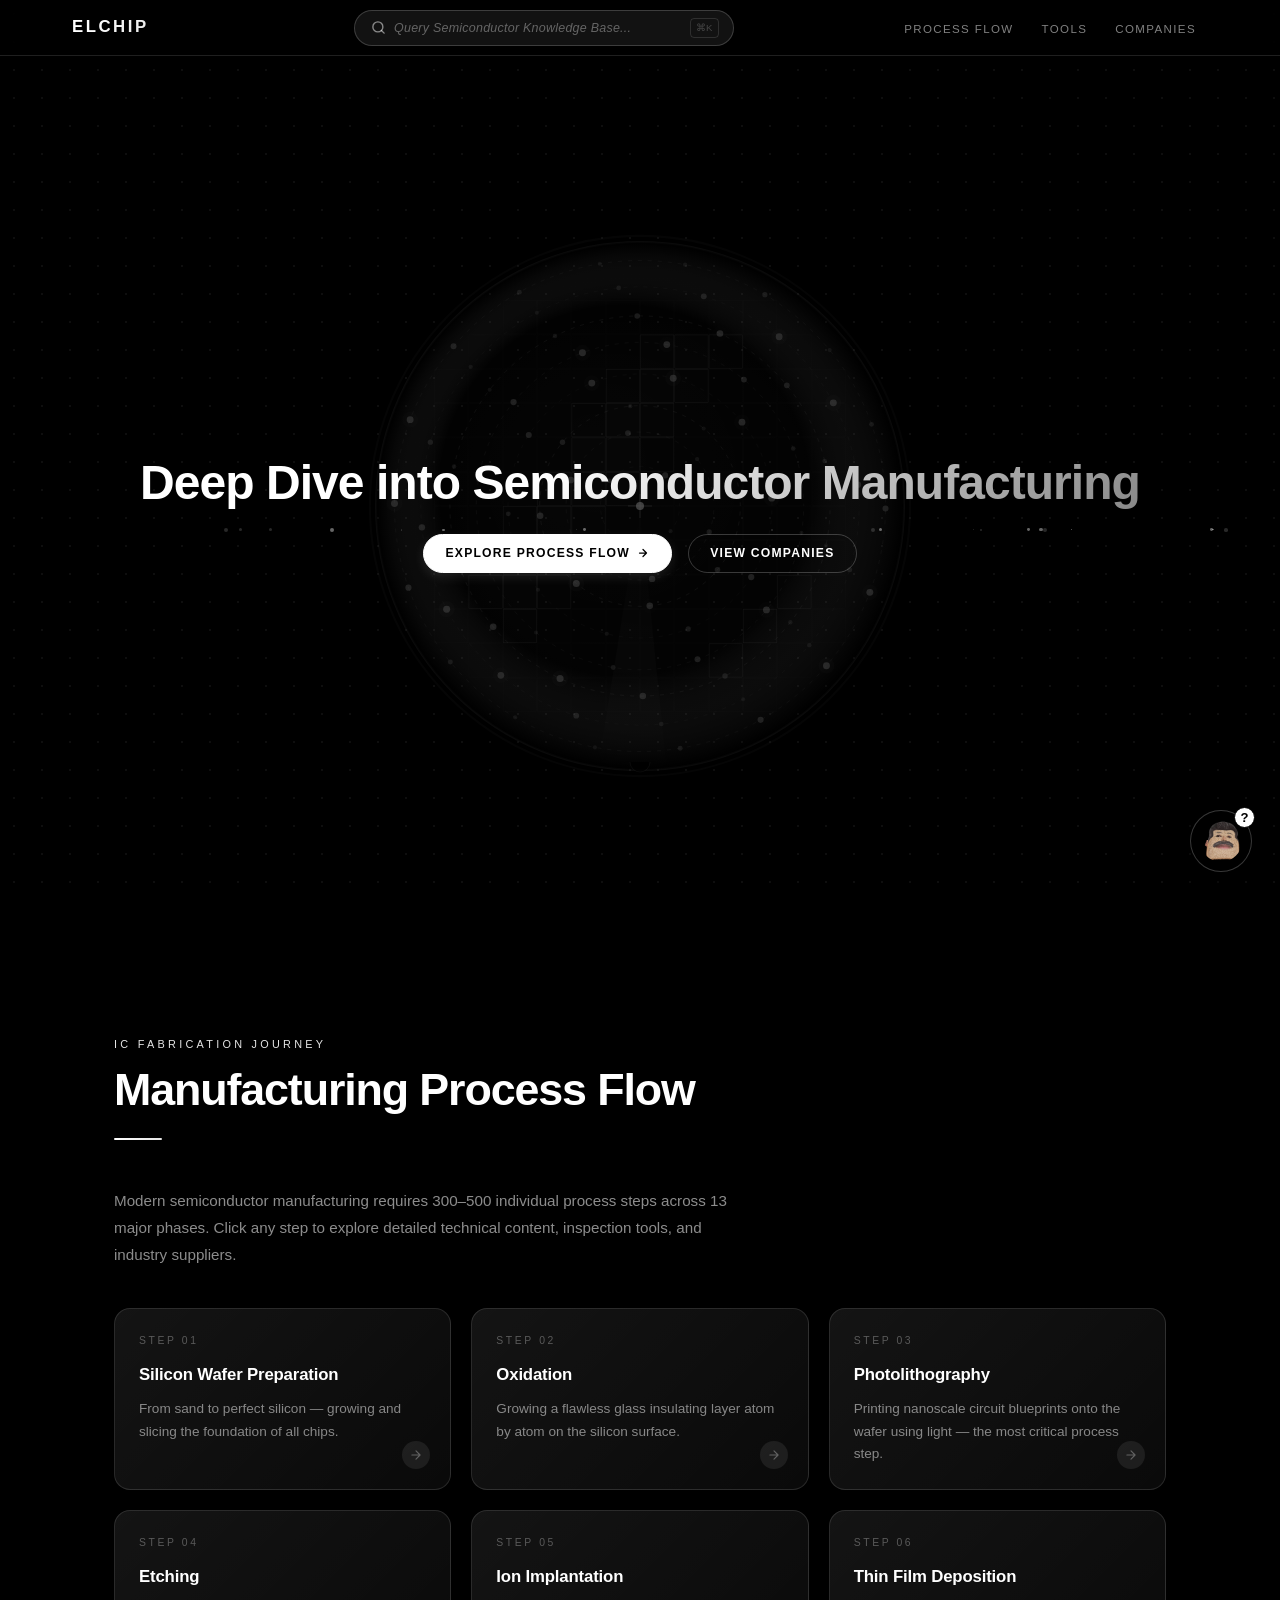
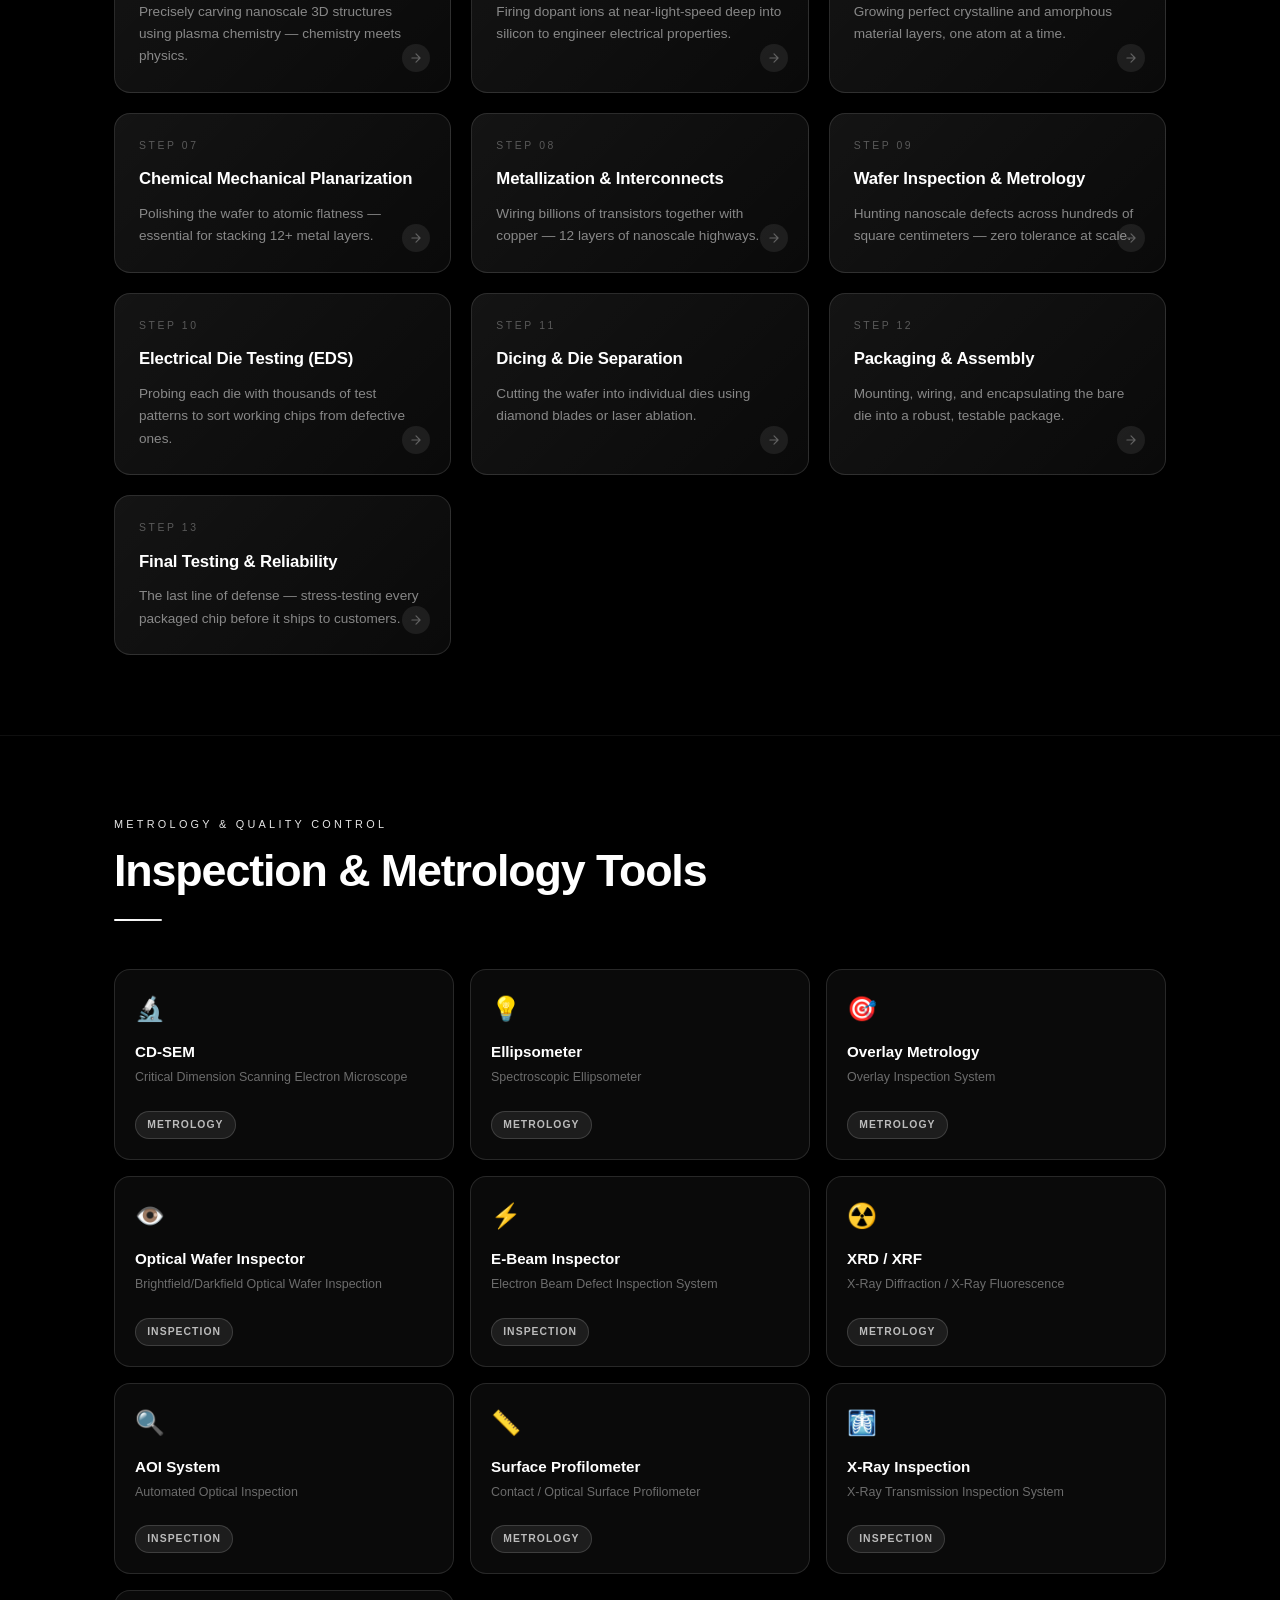
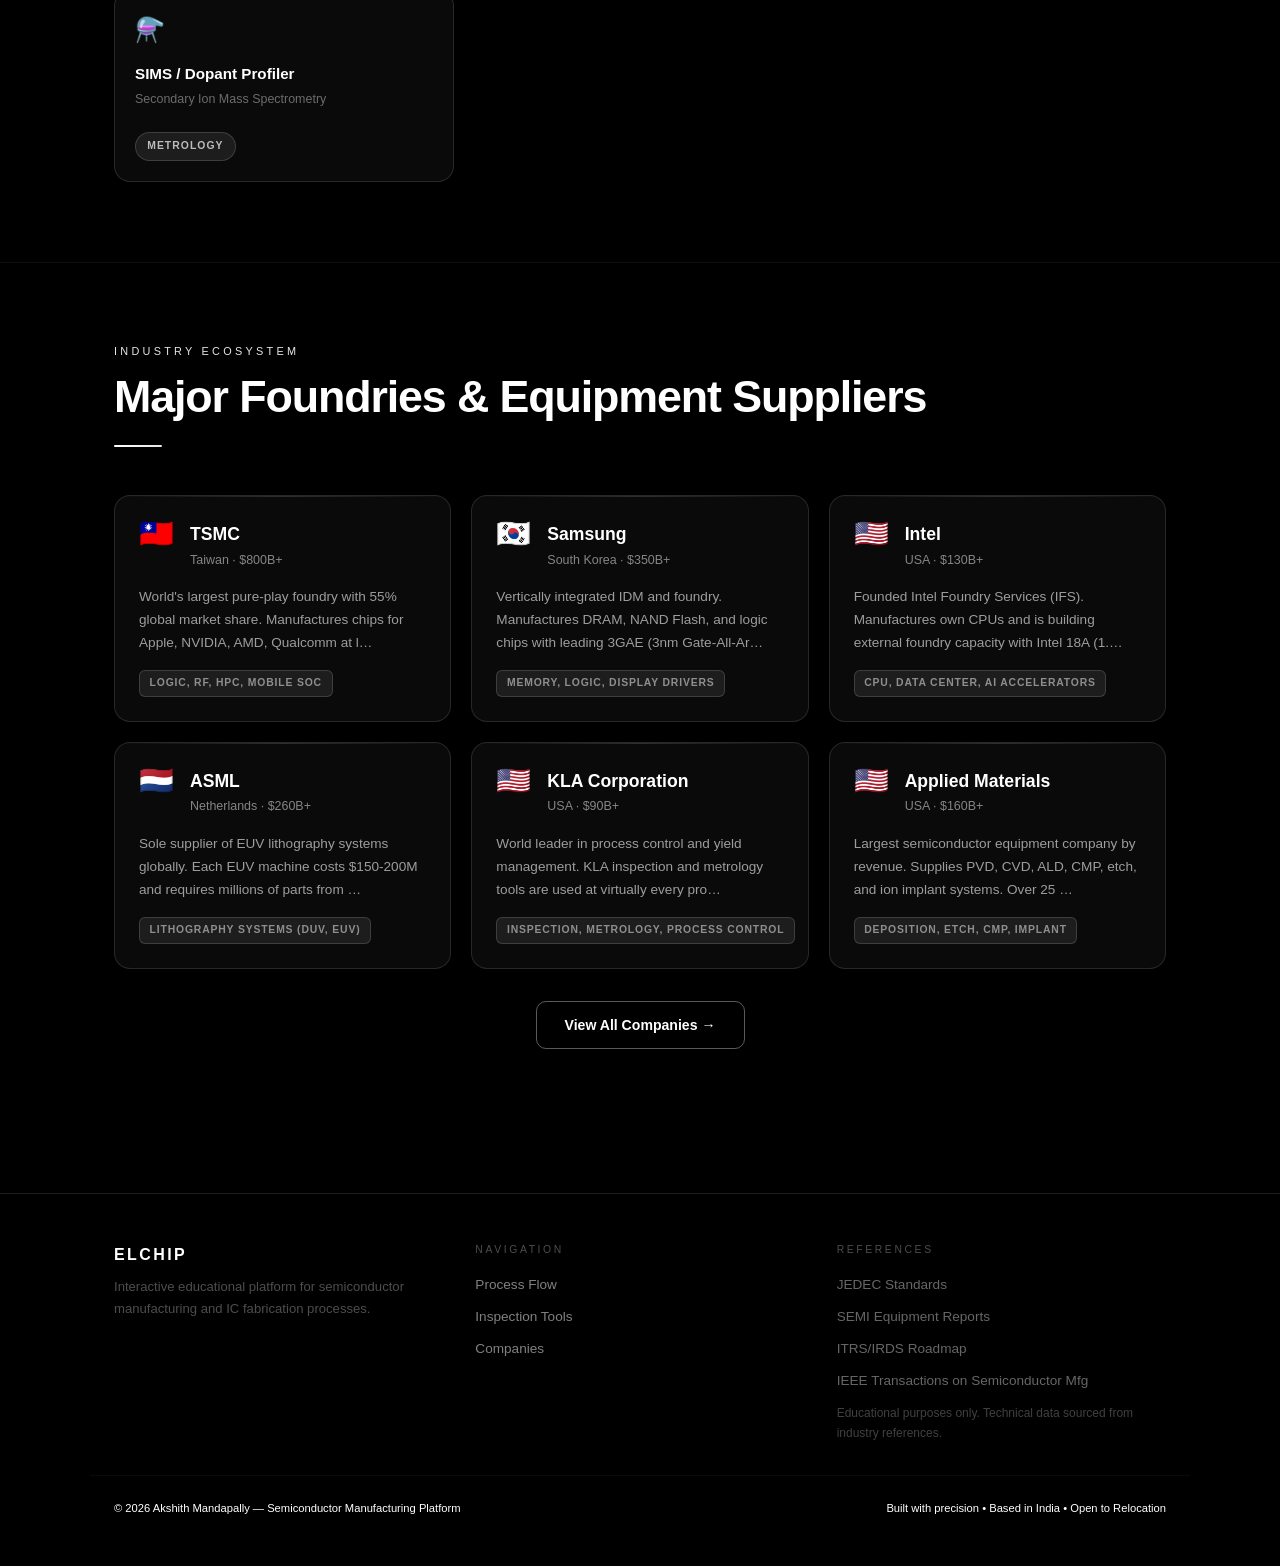
==== index.html @ 530d4746 "Fix websearch/video search, add funny cleanroom greetings, bot name uncensored responses, and irrele" ====
<!DOCTYPE html>
<html lang="en">

<head>
  <meta charset="UTF-8">
  <meta name="viewport" content="width=device-width, initial-scale=1.0">
  <title>ELCHIP — Semiconductor Manufacturing & Inspection System</title>
  <meta name="description" content="Interactive educational platform for semiconductor IC fabrication processes — from silicon wafer preparation to final package testing. Explore 13 manufacturing steps, inspection tools, and industry companies.">
  <meta name="keywords" content="semiconductor manufacturing, photolithography, etching, ion implantation, CMP, wafer inspection, ASML, KLA, TSMC, IC fabrication">
  <meta name="author" content="Akshith Mandapally">

  <!-- Open Graph -->
  <meta property="og:title" content="ELCHIP — Semiconductor Manufacturing & Inspection System">
  <meta property="og:description" content="Interactive educational platform for IC fabrication processes.">
  <meta property="og:type" content="website">

  <!-- Favicon -->
  <link rel="icon" type="image/png" href="tnc-removebg-preview.png?v=3">

  <!-- Content Security Policy
       - script-src: self + unpkg.com (AOS)
       - connect-src: Wikipedia API, DuckDuckGo API, and Invidious API
       - frame-src: YouTube for embedded video players
       - img-src: Wikipedia and YouTube thumbnails
       - style-src: unsafe-inline required for AOS CDN styles -->
  <meta http-equiv="Content-Security-Policy"
    content="default-src 'self';
             script-src 'self' https://unpkg.com;
             style-src 'self' 'unsafe-inline';
             font-src 'self';
             img-src 'self' data: https://upload.wikimedia.org https://en.wikipedia.org https://img.youtube.com https://books.google.com https://*.google.com https://*.ggpht.com;
             connect-src 'self' https://en.wikipedia.org https://api.duckduckgo.com https://yewtu.be https://invidious.lunar.icu https://vid.puffyan.us https://invidious.flokinet.to https://www.googleapis.com https://export.arxiv.org https://yt.chocolatemoo53.com https://inv.thepixora.com;
             frame-src https://www.youtube.com https://www.youtube-nocookie.com;
             object-src 'none';
             frame-ancestors 'none';">

  <!-- Clickjacking protection -->
  <meta http-equiv="X-Frame-Options" content="DENY">
  <!-- Prevent MIME sniffing -->
  <meta http-equiv="X-Content-Type-Options" content="nosniff">

  <!-- Tahoma is a system font — no external font CDN required -->

  <!-- AOS — Animate on Scroll (CDN with SRI hash)
       TODO(security): Verify SRI hash matches current version before production deployment.
       NOTE: Update AOS version here if upgrading the library. -->
  <!-- TODO(security): Add verified SRI hash before production deployment.
       Generate with: openssl dgst -sha384 -binary aos.css | openssl base64 -A -->
  <link rel="stylesheet"
    href="https://unpkg.com/aos@2.3.1/dist/aos.css"
    crossorigin="anonymous">

  <!-- Global styles -->
  <link rel="stylesheet" href="style.css">
</head>

<body>

  <!-- ─── LOADING SCREEN ──────────────────────────────────────────────── -->
  <div class="loading-screen" id="loading-screen" aria-live="polite" aria-label="Loading platform">
    <div class="loading-logo">ELCHIP</div>
    <div class="loading-bar-wrap">
      <div class="loading-bar"></div>
    </div>
    <div class="loading-text">Initializing Semiconductor Platform</div>
  </div>

  <!-- ─── NAV SHELL ───────────────────────────────────────────────────── -->
  <!-- Nav is built dynamically by app.js using secure DOM construction -->
  <div class="nav-shell" id="nav-shell" role="banner"></div>

  <!-- ─── APP CONTAINER ───────────────────────────────────────────────── -->
  <!-- All page content is rendered here by the hash router in app.js -->
  <div id="app" role="main" aria-live="polite"></div>

  <!-- ─── SCRIPTS (deferred, loaded in dependency order) ──────────────── -->
  <!-- 
    Load order:
    1. Data layer (semiconductor.js) — pure static data, no user input
    2. Component utilities (wafer-canvas.js, glossary) 
    3. Page renderers (home, process, tool, companies)
    4. Main app router (app.js) — initializes last after all modules loaded
    
    Security: All scripts are same-origin (self). 
    AOS CDN allowed in CSP above with SRI integrity check.
    No dynamic script loading or eval() used anywhere.
  -->

  <!-- Static educational data from PDF -->
  <script src="data/semiconductor.js"></script>

  <!-- Component utilities -->
  <script src="components/wafer-canvas.js"></script>

  <!-- Page renderers -->
  <script src="pages/home.js"></script>
  <script src="pages/process.js"></script>
  <script src="pages/tool.js"></script>
  <script src="pages/companies.js"></script>

  <!-- Router — must load last -->
  <script src="app.js"></script>

  <!-- AOS (Animate on Scroll) — CDN with integrity check
       TODO(security): Update SRI hash when upgrading AOS version. -->
  <!-- TODO(security): Add verified SRI hash before production deployment.
       Generate with: openssl dgst -sha384 -binary aos.js | openssl base64 -A -->
  <script
    src="https://unpkg.com/aos@2.3.1/dist/aos.js"
    crossorigin="anonymous"
    defer></script>

  <script>
    // Initialize AOS after DOM is ready
    // Security: No user data passed to AOS configuration
    document.addEventListener('DOMContentLoaded', function() {
      if (typeof AOS !== 'undefined') {
        AOS.init({
          duration: 650,
          once: true,
          offset: 60,
          easing: 'ease-out-cubic',
        });
      }
    });
  </script>

</body>

</html>
---- style.css ----
/* ═══════════════════════════════════════════════════════════════════════════
   style.css — Semiconductor Manufacturing Educational Platform
   Global design system: Black & White futuristic minimal aesthetic
   TODO(security): CSP meta tag in index.html restricts script-src to self + CDN SRI
   ═══════════════════════════════════════════════════════════════════════════ */

/* Fonts: Tahoma — system font, no external import required.
   Falls back to Verdana then generic sans-serif on systems that don't have Tahoma. */

/* ─── RESET & ROOT ─────────────────────────────────────────────────────── */
*, *::before, *::after { box-sizing: border-box; margin: 0; padding: 0; }

:root {
  --bg: #000000;
  --bg-1: #050505;
  --bg-2: #0a0a0a;
  --bg-3: #111111;
  --white: #ffffff;
  --w90: rgba(255,255,255,0.9);
  --w70: rgba(255,255,255,0.7);
  --w50: rgba(255,255,255,0.5);
  --w30: rgba(255,255,255,0.3);
  --w15: rgba(255,255,255,0.15);
  --w08: rgba(255,255,255,0.08);
  --w04: rgba(255,255,255,0.04);
  --glass: rgba(255,255,255,0.06);
  --glass-border: rgba(255,255,255,0.12);
  --glass-hover: rgba(255,255,255,0.10);
  --accent: #ffffff;
  --accent-glow: rgba(255,255,255,0.12);
  --cyan: #e5e5e5;
  --cyan-glow: rgba(255,255,255,0.08);
  --font: 'Tahoma', 'Verdana', sans-serif;
  --mono: 'Tahoma', 'Verdana', sans-serif;
  --radius: 16px;
  --radius-sm: 10px;
  --radius-lg: 24px;
  --shadow: 0 4px 32px rgba(0,0,0,0.5);
  --shadow-lg: 0 12px 60px rgba(0,0,0,0.7);
  --transition: all 0.3s cubic-bezier(0.4,0,0.2,1);
}

html { scroll-behavior: smooth; font-size: 16px; }

body {
  font-family: var(--font);
  background: var(--bg);
  color: var(--white);
  overflow-x: hidden;
  line-height: 1.6;
  -webkit-font-smoothing: antialiased;
}

/* Tahoma Bold for all headings */
h1, h2, h3, h4, h5, h6 {
  font-family: 'Tahoma', 'Verdana', sans-serif;
  font-weight: 700;
}

/* Tahoma Normal for all interactive/form elements */
button, input, select, textarea {
  font-family: 'Tahoma', 'Verdana', sans-serif;
}

/* ─── SCROLLBAR ─────────────────────────────────────────────────────────── */
::-webkit-scrollbar { width: 5px; }
::-webkit-scrollbar-track { background: var(--bg); }
::-webkit-scrollbar-thumb { background: rgba(255, 255, 255, 0.28); border-radius: 3px; }

/* ─── BACKGROUND — pure black with subtle dot grid ─────────────────────── */
body::before {
  content: '';
  position: fixed; inset: 0; z-index: -1;
  background-color: #000;
  background-image: radial-gradient(rgba(255,255,255,0.055) 1px, transparent 1px);
  background-size: 28px 28px;
}
/* body::after intentionally removed — background.png overlay disabled */

/* ─── NAV ───────────────────────────────────────────────────────────────── */
.nav-shell {
  position: sticky; top: 0; z-index: 200;
  width: 100%;
}

nav {
  max-width: 1200px;
  margin: 0 auto;
  padding: 0.9rem 2rem;
  display: flex;
  align-items: center;
  gap: 2rem;
  position: relative;
}

.nav-backdrop {
  position: absolute; inset: 0; z-index: -1;
  background: rgba(0,0,0,0.85);
  border-bottom: 1px solid var(--glass-border);
  backdrop-filter: blur(24px);
  -webkit-backdrop-filter: blur(24px);
}

.nav-logo {
  font-family: var(--mono);
  font-size: 1.05rem;
  font-weight: 600;
  letter-spacing: 0.15em;
  text-decoration: none;
  background: linear-gradient(135deg, #fff 30%, var(--cyan) 100%);
  -webkit-background-clip: text;
  background-clip: text;
  -webkit-text-fill-color: transparent;
  flex-shrink: 0;
}

.nav-links {
  display: flex;
  list-style: none;
  gap: 0.25rem;
  margin-left: auto;
  flex: 0 0 auto;
}

.nav-links a {
  font-family: var(--mono);
  font-size: 0.72rem;
  letter-spacing: 0.12em;
  text-transform: uppercase;
  color: var(--w50);
  text-decoration: none;
  padding: 0.4rem 0.75rem;
  border-radius: var(--radius-sm);
  transition: var(--transition);
  white-space: nowrap;
}

.nav-links a:hover,
.nav-links a.active {
  color: var(--white);
  background: var(--glass);
}

/* Search — centered, prominent */
.nav-search {
  display: flex;
  align-items: center;
  gap: 0.5rem;
  background: rgba(255,255,255,0.07);
  border: 1px solid rgba(255,255,255,0.18);
  border-radius: 99px;
  padding: 0.45rem 0.9rem 0.45rem 1rem;
  flex-shrink: 0;
  transition: all 0.25s ease;
  position: absolute;
  left: 42%;
  transform: translateX(-50%);
  min-width: 380px;
  max-width: 540px;
}

.nav-search:focus-within {
  border-color: rgba(255,255,255,0.4);
  background: rgba(255,255,255,0.1);
  box-shadow: 0 0 0 3px rgba(255,255,255,0.07);
  min-width: 440px;
}

.nav-search svg {
  width: 15px; height: 15px;
  color: var(--w50);
  flex-shrink: 0;
}

.nav-search input {
  background: none;
  border: none;
  outline: none;
  font-family: var(--font);
  font-size: 0.78rem;
  color: var(--white);
  width: 0;
  flex: 1;
  min-width: 0;
  letter-spacing: 0.02em;
}

.nav-search input::placeholder { color: rgba(255,255,255,0.35); font-style: italic; }

/* Keyboard shortcut hint */
.nav-search-kb {
  font-family: var(--mono);
  font-size: 0.6rem;
  color: rgba(255,255,255,0.22);
  border: 1px solid rgba(255,255,255,0.12);
  border-radius: 4px;
  padding: 1px 5px;
  white-space: nowrap;
  flex-shrink: 0;
  letter-spacing: 0.02em;
}

.nav-search:focus-within .nav-search-kb { display: none; }

/* Search results dropdown */
.search-results {
  position: absolute;
  top: calc(100% + 8px);
  right: 0;
  width: 340px;
  background: rgba(10,10,14,0.97);
  border: 1px solid var(--glass-border);
  border-radius: var(--radius);
  backdrop-filter: blur(24px);
  overflow: hidden;
  display: none;
  z-index: 300;
  box-shadow: var(--shadow-lg);
}

.search-results.visible { display: block; }

.search-result-item {
  display: flex;
  align-items: center;
  gap: 0.75rem;
  padding: 0.65rem 1rem;
  cursor: pointer;
  transition: background 0.15s;
  text-decoration: none;
  color: var(--white);
  border-bottom: 1px solid var(--w04);
}

.search-result-item:last-child { border-bottom: none; }
.search-result-item:hover { background: var(--glass); }

.search-result-icon {
  width: 28px; height: 28px;
  background: var(--w08);
  border-radius: 6px;
  display: flex;
  align-items: center;
  justify-content: center;
  font-size: 0.82rem;
  flex-shrink: 0;
}

.search-result-text { flex: 1; min-width: 0; }
.search-result-name {
  font-size: 0.82rem;
  font-weight: 700;
  color: var(--white);
  white-space: nowrap;
  overflow: hidden;
  text-overflow: ellipsis;
}
.search-result-type {
  font-family: var(--mono);
  font-size: 0.62rem;
  color: var(--w30);
  letter-spacing: 0.08em;
  text-transform: uppercase;
  margin-top: 1px;
}

.search-empty {
  padding: 1.25rem;
  text-align: center;
  font-family: var(--mono);
  font-size: 0.78rem;
  color: var(--w30);
}

/* Hamburger */
.hamburger {
  display: none;
  flex-direction: column;
  gap: 5px;
  cursor: pointer;
  background: none;
  border: none;
  padding: 4px;
  margin-left: auto;
}
.hamburger span {
  display: block;
  width: 22px; height: 2px;
  background: var(--w70);
  border-radius: 2px;
  transition: all 0.3s ease;
}
.hamburger.open span:nth-child(1) { transform: rotate(45deg) translate(5px,5px); }
.hamburger.open span:nth-child(2) { opacity: 0; }
.hamburger.open span:nth-child(3) { transform: rotate(-45deg) translate(5px,-5px); }

/* Mobile nav */
.mobile-nav {
  display: none;
  position: fixed; inset: 0; z-index: 190;
  background: rgba(0,0,0,0.97);
  backdrop-filter: blur(24px);
  flex-direction: column;
  justify-content: center;
  align-items: center;
  gap: 2rem;
}
.mobile-nav.open { display: flex; }
.mobile-nav a {
  font-family: var(--mono);
  font-size: 1.2rem;
  letter-spacing: 0.2em;
  text-transform: uppercase;
  color: var(--w70);
  text-decoration: none;
  transition: color 0.2s;
}
.mobile-nav a:hover { color: var(--cyan); }

/* ─── PAGE CONTAINER ────────────────────────────────────────────────────── */
#app {
  min-height: 100vh;
  opacity: 1;
  transition: opacity 0.25s ease;
}
#app.fade-out { opacity: 0; }

/* ─── LAYOUT HELPERS ────────────────────────────────────────────────────── */
.container {
  max-width: 1100px;
  margin: 0 auto;
  padding: 0 1.5rem;
}
.container-lg {
  max-width: 1300px;
  margin: 0 auto;
  padding: 0 1.5rem;
}

section { padding: 5rem 0; }

.section-label {
  font-family: var(--mono);
  font-size: 0.68rem;
  letter-spacing: 0.3em;
  text-transform: uppercase;
  color: var(--cyan);
  display: block;
  margin-bottom: 0.75rem;
}

.section-title {
  font-size: clamp(1.8rem, 4vw, 2.8rem);
  font-weight: 800;
  letter-spacing: -0.025em;
  color: var(--white);
  line-height: 1.1;
}

.section-divider {
  width: 48px; height: 2px;
  background: linear-gradient(90deg, var(--accent), var(--cyan));
  border-radius: 2px;
  margin: 1.5rem 0 3rem;
}

/* ─── GLASS CARD ────────────────────────────────────────────────────────── */
.glass-card {
  background: linear-gradient(135deg, rgba(255,255,255,0.08) 0%, var(--w04) 100%);
  border: 1px solid var(--glass-border);
  border-radius: var(--radius);
  backdrop-filter: blur(12px);
  -webkit-backdrop-filter: blur(12px);
  position: relative;
  overflow: hidden;
}

.glass-card::before {
  content: '';
  position: absolute;
  top: 0; left: 0; right: 0;
  height: 1px;
  background: linear-gradient(90deg, transparent, rgba(255,255,255,0.15), transparent);
}

.glass-card:hover {
  border-color: rgba(255,255,255,0.2);
  box-shadow: 0 8px 40px rgba(0,0,0,0.5);
}

/* ─── BUTTONS ───────────────────────────────────────────────────────────── */
.btn {
  display: inline-flex;
  align-items: center;
  gap: 0.5rem;
  padding: 0.75rem 1.75rem;
  border-radius: var(--radius-sm);
  font-weight: 600;
  font-size: 0.88rem;
  text-decoration: none;
  cursor: pointer;
  border: none;
  transition: var(--transition);
  white-space: nowrap;
}

.btn-primary {
  background: #ffffff;
  color: #000000;
  border: 1px solid #ffffff;
}
.btn-primary:hover {
  transform: translateY(-2px);
  background: #e5e5e5;
  border-color: #e5e5e5;
}

.btn-ghost {
  background: transparent;
  border: 1px solid rgba(255,255,255,0.35);
  color: #ffffff;
}
.btn-ghost:hover {
  background: rgba(255,255,255,0.08);
  border-color: rgba(255,255,255,0.7);
  transform: translateY(-1px);
}

/* Landing Page Custom Hero Buttons */
.btn-hero-explore, .btn-hero-companies {
  font-family: var(--mono) !important;
  font-size: 0.76rem !important;
  letter-spacing: 0.1em;
  text-transform: uppercase;
  padding: 0.55rem 1.35rem !important;
  border-radius: 99px !important;
  display: inline-flex;
  align-items: center;
  gap: 0.45rem;
  transition: all 0.25s ease !important;
}

.btn-hero-explore {
  background: #ffffff;
  color: #000000;
  border: 1px solid #ffffff;
  box-shadow: 0 4px 12px rgba(255,255,255,0.1);
}
.btn-hero-explore:hover {
  background: #e6e6e6;
  border-color: #e6e6e6;
  transform: translateY(-2px) scale(1.02);
  box-shadow: 0 6px 18px rgba(255,255,255,0.2);
}
.btn-hero-explore .btn-arrow {
  transition: transform 0.2s ease;
}
.btn-hero-explore:hover .btn-arrow {
  transform: translateX(3px);
}

.btn-hero-companies {
  background: transparent;
  border: 1.5px solid rgba(255,255,255,0.22);
  color: #ffffff;
}
.btn-hero-companies:hover {
  background: rgba(255,255,255,0.06);
  border-color: #ffffff;
  transform: translateY(-2px) scale(1.02);
}

/* ─── BADGE / TAG ───────────────────────────────────────────────────────── */
.badge {
  font-family: var(--mono);
  font-size: 0.65rem;
  font-weight: 600;
  letter-spacing: 0.1em;
  text-transform: uppercase;
  padding: 0.3rem 0.7rem;
  border-radius: 99px;
  display: inline-flex;
  align-items: center;
  gap: 0.3rem;
}

.badge-accent { background: rgba(79,142,247,0.15); color: #93b8ff; border: 1px solid rgba(79,142,247,0.25); }
.badge-cyan { background: rgba(103,232,249,0.12); color: var(--cyan); border: 1px solid rgba(103,232,249,0.2); }
.badge-white { background: var(--w08); color: var(--w70); border: 1px solid var(--w15); }
.badge-green { background: rgba(34,197,94,0.12); color: #86efac; border: 1px solid rgba(34,197,94,0.2); }
.badge-orange { background: rgba(249,115,22,0.12); color: #fdba74; border: 1px solid rgba(249,115,22,0.2); }
.badge-purple { background: rgba(168,85,247,0.12); color: #d8b4fe; border: 1px solid rgba(168,85,247,0.2); }

/* ─── CHIP ──────────────────────────────────────────────────────────────── */
.chip {
  font-family: var(--mono);
  font-size: 0.65rem;
  font-weight: 600;
  letter-spacing: 0.08em;
  text-transform: uppercase;
  padding: 0.25rem 0.6rem;
  border-radius: 6px;
  background: var(--w08);
  border: 1px solid var(--w15);
  color: var(--w50);
  white-space: nowrap;
}

/* ─── STEP NUMBER ───────────────────────────────────────────────────────── */
.step-num {
  font-family: var(--mono);
  font-size: 0.65rem;
  letter-spacing: 0.25em;
  text-transform: uppercase;
  color: var(--accent);
  display: block;
  margin-bottom: 0.5rem;
}

/* ─── HERO PARTICLES ────────────────────────────────────────────────────── */
.particle {
  position: absolute;
  border-radius: 50%;
  pointer-events: none;
  animation: particleDrift linear infinite;
}

@keyframes particleDrift {
  0% { transform: translateY(100vh) scale(0); opacity: 0; }
  10% { opacity: 1; }
  90% { opacity: 0.5; }
  100% { transform: translateY(-10vh) scale(1); opacity: 0; }
}

@keyframes pulseGlow {
  0%, 100% { opacity: 0.5; transform: scale(1); }
  50% { opacity: 1; transform: scale(1.05); }
}

@keyframes rotateRing {
  from { transform: rotate(0deg); }
  to { transform: rotate(360deg); }
}

@keyframes fadeSlideUp {
  from { opacity: 0; transform: translateY(32px); }
  to { opacity: 1; transform: translateY(0); }
}

@keyframes fadeIn {
  from { opacity: 0; }
  to { opacity: 1; }
}

.anim-fade-up { animation: fadeSlideUp 0.6s cubic-bezier(0.4,0,0.2,1) both; }
.anim-fade-up-d1 { animation: fadeSlideUp 0.6s 0.1s cubic-bezier(0.4,0,0.2,1) both; }
.anim-fade-up-d2 { animation: fadeSlideUp 0.6s 0.2s cubic-bezier(0.4,0,0.2,1) both; }
.anim-fade-up-d3 { animation: fadeSlideUp 0.6s 0.3s cubic-bezier(0.4,0,0.2,1) both; }
.anim-fade-up-d4 { animation: fadeSlideUp 0.6s 0.4s cubic-bezier(0.4,0,0.2,1) both; }
.anim-fade-up-d5 { animation: fadeSlideUp 0.6s 0.5s cubic-bezier(0.4,0,0.2,1) both; }

/* ─── PROCESS TIMELINE ──────────────────────────────────────────────────── */
.process-timeline {
  display: grid;
  grid-template-columns: repeat(auto-fill, minmax(280px, 1fr));
  gap: 1.25rem;
}

.timeline-card {
  background: linear-gradient(135deg, var(--w08) 0%, var(--w04) 100%);
  border: 1px solid var(--glass-border);
  border-radius: var(--radius);
  padding: 1.5rem;
  cursor: pointer;
  transition: var(--transition);
  position: relative;
  overflow: hidden;
  text-decoration: none;
  color: var(--white);
  display: block;
}

.timeline-card::before {
  content: '';
  position: absolute; top: 0; left: 0; right: 0;
  height: 2px;
  background: var(--card-color, var(--accent));
  transform: scaleX(0);
  transition: transform 0.3s ease;
}

.timeline-card:hover { transform: translateY(-4px); border-color: var(--w15); box-shadow: 0 16px 48px rgba(0,0,0,0.6); }
.timeline-card:hover::before { transform: scaleX(1); }

.timeline-card-num {
  font-family: var(--mono);
  font-size: 0.65rem;
  letter-spacing: 0.25em;
  text-transform: uppercase;
  color: var(--w30);
  margin-bottom: 0.75rem;
  display: block;
}

.timeline-card-title {
  font-size: 1.05rem;
  font-weight: 700;
  color: var(--white);
  margin-bottom: 0.6rem;
  letter-spacing: -0.01em;
}

.timeline-card-desc {
  font-size: 0.85rem;
  color: var(--w50);
  line-height: 1.65;
}

.timeline-card-arrow {
  position: absolute;
  right: 1.25rem;
  bottom: 1.25rem;
  width: 28px; height: 28px;
  border-radius: 50%;
  background: var(--w08);
  display: flex;
  align-items: center;
  justify-content: center;
  transition: var(--transition);
  color: var(--w30);
}
.timeline-card:hover .timeline-card-arrow {
  background: var(--card-color, var(--accent));
  color: #fff;
  transform: translateX(2px);
}

/* ─── PROCESS DETAIL ────────────────────────────────────────────────────── */
.process-hero {
  padding: 4rem 0 3rem;
  border-bottom: 1px solid var(--glass-border);
}

.process-hero-inner {
  max-width: 1100px;
  margin: 0 auto;
  padding: 0 1.5rem;
}

.process-nav-bar {
  display: flex;
  align-items: center;
  gap: 0.5rem;
  margin-bottom: 2.5rem;
  font-family: var(--mono);
  font-size: 0.7rem;
  color: var(--w30);
  letter-spacing: 0.1em;
}
.process-nav-bar a {
  color: var(--w50);
  text-decoration: none;
  transition: color 0.2s;
}
.process-nav-bar a:hover { color: var(--white); }
.process-nav-bar span { color: var(--w20); }

.process-hero-grid {
  display: grid;
  grid-template-columns: 1fr auto;
  gap: 3rem;
  align-items: start;
}

.process-hero-image {
  width: 220px;
  height: 220px;
  border-radius: var(--radius);
  object-fit: cover;
  border: 1px solid var(--glass-border);
  filter: grayscale(20%) contrast(1.05);
  box-shadow: var(--shadow-lg);
}

.process-hero-image-placeholder {
  width: 220px;
  height: 220px;
  border-radius: var(--radius);
  border: 1px solid var(--glass-border);
  background: var(--glass);
  display: flex;
  align-items: center;
  justify-content: center;
  font-size: 4rem;
}

/* ─── INFO GRID ─────────────────────────────────────────────────────────── */
.info-grid {
  display: grid;
  grid-template-columns: repeat(auto-fit, minmax(280px, 1fr));
  gap: 1.25rem;
  margin-top: 1.5rem;
}

.info-card {
  background: var(--w04);
  border: 1px solid var(--glass-border);
  border-radius: var(--radius);
  padding: 1.5rem;
}

.info-card-label {
  font-family: var(--mono);
  font-size: 0.65rem;
  letter-spacing: 0.25em;
  text-transform: uppercase;
  color: var(--w30);
  margin-bottom: 0.75rem;
  display: block;
}

.info-card-title {
  font-size: 1.05rem;
  font-weight: 700;
  margin-bottom: 0.75rem;
  color: var(--white);
}

.info-card p {
  font-size: 0.9rem;
  color: var(--w70);
  line-height: 1.75;
}

/* ─── TECH DETAIL BOX ───────────────────────────────────────────────────── */
.tech-box {
  background: var(--w04);
  border: 1px solid var(--glass-border);
  border-left: 3px solid var(--accent);
  border-radius: var(--radius-sm);
  padding: 1.5rem;
  font-family: var(--mono);
  font-size: 0.8rem;
  color: var(--w70);
  line-height: 1.85;
  white-space: pre-wrap;
  word-break: break-word;
  overflow-x: auto;
}

/* ─── PROCESS FLOW ──────────────────────────────────────────────────────── */
.flow-container {
  display: flex;
  flex-direction: column;
  gap: 0;
  position: relative;
}

.flow-step {
  display: flex;
  align-items: flex-start;
  gap: 1.25rem;
  position: relative;
}

.flow-connector {
  display: flex;
  flex-direction: column;
  align-items: center;
  flex-shrink: 0;
  width: 36px;
}

.flow-dot {
  width: 36px; height: 36px;
  border-radius: 50%;
  background: var(--w08);
  border: 2px solid var(--glass-border);
  display: flex;
  align-items: center;
  justify-content: center;
  font-family: var(--mono);
  font-size: 0.65rem;
  font-weight: 600;
  color: var(--w50);
  flex-shrink: 0;
  transition: var(--transition);
}

.flow-line {
  width: 2px;
  flex: 1;
  min-height: 1.5rem;
  background: linear-gradient(to bottom, var(--glass-border), transparent);
}

.flow-content {
  padding: 0.1rem 0 1.75rem;
  flex: 1;
}

.flow-content h4 {
  font-size: 0.9rem;
  font-weight: 600;
  color: var(--white);
  margin-bottom: 0.3rem;
}

.flow-content p {
  font-size: 0.82rem;
  color: var(--w50);
  line-height: 1.65;
}

.flow-step:hover .flow-dot {
  background: var(--accent);
  border-color: var(--accent);
  color: #fff;
}

/* ─── TOOL CARDS ────────────────────────────────────────────────────────── */
.tools-grid {
  display: grid;
  grid-template-columns: repeat(auto-fill, minmax(260px, 1fr));
  gap: 1rem;
}

.tool-card {
  background: var(--w04);
  border: 1px solid var(--glass-border);
  border-radius: var(--radius);
  padding: 1.25rem;
  cursor: pointer;
  transition: var(--transition);
  text-decoration: none;
  color: var(--white);
  display: block;
}

.tool-card:hover {
  border-color: rgba(79,142,247,0.3);
  background: var(--glass);
  transform: translateY(-2px);
  box-shadow: 0 8px 32px rgba(0,0,0,0.4);
}

.tool-card-icon {
  font-size: 1.5rem;
  margin-bottom: 0.75rem;
  display: block;
}

.tool-card-name {
  font-size: 0.95rem;
  font-weight: 700;
  color: var(--white);
  margin-bottom: 0.3rem;
}

.tool-card-full {
  font-size: 0.78rem;
  color: var(--w40);
  color: rgba(255,255,255,0.4);
  margin-bottom: 0.75rem;
  line-height: 1.4;
}

.tool-card-cat {
  font-family: var(--mono);
  font-size: 0.6rem;
  letter-spacing: 0.15em;
  text-transform: uppercase;
  color: var(--w30);
}

/* ─── COMPANY CARDS ─────────────────────────────────────────────────────── */
.companies-grid {
  display: grid;
  grid-template-columns: repeat(auto-fill, minmax(300px, 1fr));
  gap: 1.25rem;
}

.company-card {
  background: var(--w04);
  border: 1px solid var(--glass-border);
  border-radius: var(--radius);
  padding: 1.5rem;
  transition: var(--transition);
  position: relative;
}

.company-card:hover {
  border-color: var(--w15);
  background: var(--glass);
  transform: translateY(-2px);
  box-shadow: 0 8px 40px rgba(0,0,0,0.5);
}

.company-card-header {
  display: flex;
  align-items: flex-start;
  gap: 1rem;
  margin-bottom: 1rem;
}

.company-flag {
  font-size: 1.75rem;
  line-height: 1;
  flex-shrink: 0;
}

.company-card-name {
  font-size: 1.1rem;
  font-weight: 700;
  color: var(--white);
  margin-bottom: 0.2rem;
}

.company-card-full {
  font-size: 0.78rem;
  color: var(--w50);
  line-height: 1.4;
}

.company-card-desc {
  font-size: 0.85rem;
  color: var(--w60);
  color: rgba(255,255,255,0.6);
  line-height: 1.7;
  margin-bottom: 1rem;
}

.company-tags {
  display: flex;
  flex-wrap: wrap;
  gap: 0.4rem;
}

/* ─── HERO SECTION ──────────────────────────────────────────────────────── */
.hero-section {
  min-height: 100svh;
  display: flex;
  flex-direction: column;
  justify-content: center;
  align-items: center;
  text-align: center;
  padding: 8rem 1.5rem 5rem;
  position: relative;
  overflow: hidden;
}

.hero-eyebrow {
  font-family: var(--mono);
  font-size: 0.72rem;
  letter-spacing: 0.3em;
  text-transform: uppercase;
  color: var(--cyan);
  margin-bottom: 1.5rem;
  display: block;
}

.hero-title {
  font-size: clamp(1.8rem, 5vw, 3rem);
  font-weight: 700;
  line-height: 1.15;
  letter-spacing: -0.02em;
  margin-bottom: 1.5rem;
  background: linear-gradient(135deg, #ffffff 40%, #888888 100%);
  -webkit-background-clip: text;
  background-clip: text;
  -webkit-text-fill-color: transparent;
}

.hero-subtitle {
  font-size: clamp(1rem, 2.5vw, 1.2rem);
  color: var(--w60);
  color: rgba(255,255,255,0.6);
  max-width: 560px;
  line-height: 1.75;
  margin-bottom: 3rem;
}

.hero-cta {
  display: flex;
  gap: 1rem;
  flex-wrap: wrap;
  justify-content: center;
  margin-bottom: 2rem;
}

.scroll-cue {
  position: absolute;
  bottom: 2rem;
  left: 50%;
  transform: translateX(-50%);
  display: flex;
  flex-direction: column;
  align-items: center;
  gap: 6px;
  opacity: 0.3;
}
.scroll-cue span {
  font-family: var(--mono);
  font-size: 0.6rem;
  letter-spacing: 0.2em;
  text-transform: uppercase;
}
.scroll-arrow {
  width: 18px; height: 18px;
  border-right: 2px solid var(--white);
  border-bottom: 2px solid var(--white);
  transform: rotate(45deg);
  animation: bounce 1.6s infinite ease-in-out;
}
@keyframes bounce {
  0%, 100% { transform: rotate(45deg) translateY(0); }
  50% { transform: rotate(45deg) translateY(5px); }
}

/* ─── STAT CARDS ────────────────────────────────────────────────────────── */
.stats-row {
  display: flex;
  gap: 1.5rem;
  flex-wrap: wrap;
  justify-content: center;
  margin: 2rem 0;
}

.stat-item {
  text-align: center;
}

.stat-value {
  font-family: var(--mono);
  font-size: 1.4rem;
  font-weight: 700;
  color: var(--white);
  letter-spacing: -0.02em;
  display: block;
}

.stat-label {
  font-size: 0.78rem;
  color: var(--w40);
  color: rgba(255,255,255,0.4);
  letter-spacing: 0.05em;
}

/* ─── PREV / NEXT NAV ───────────────────────────────────────────────────── */
.step-nav {
  display: flex;
  gap: 1rem;
  justify-content: space-between;
  margin-top: 4rem;
  padding-top: 2rem;
  border-top: 1px solid var(--glass-border);
}

.step-nav-btn {
  display: flex;
  align-items: center;
  gap: 0.75rem;
  padding: 1rem 1.5rem;
  background: var(--w04);
  border: 1px solid var(--glass-border);
  border-radius: var(--radius);
  text-decoration: none;
  color: var(--white);
  transition: var(--transition);
  flex: 1;
  max-width: 280px;
}

.step-nav-btn:hover {
  background: var(--glass);
  border-color: var(--w15);
  transform: translateX(4px);
}

.step-nav-btn.prev:hover { transform: translateX(-4px); }

.step-nav-label {
  font-family: var(--mono);
  font-size: 0.65rem;
  letter-spacing: 0.2em;
  text-transform: uppercase;
  color: var(--w30);
  display: block;
  margin-bottom: 0.25rem;
}

.step-nav-title {
  font-size: 0.9rem;
  font-weight: 600;
  color: var(--white);
}

/* ─── TOOL DETAIL PAGE ──────────────────────────────────────────────────── */
.tool-detail-grid {
  display: grid;
  grid-template-columns: 2fr 1fr;
  gap: 2rem;
}

.tool-specs-list {
  list-style: none;
  display: flex;
  flex-direction: column;
  gap: 0.5rem;
}

.tool-specs-list li {
  display: flex;
  align-items: flex-start;
  gap: 0.6rem;
  font-size: 0.87rem;
  color: var(--w70);
  line-height: 1.5;
}

.tool-specs-list li::before {
  content: '▸';
  color: var(--accent);
  flex-shrink: 0;
  margin-top: 1px;
}

.pros-cons-grid {
  display: grid;
  grid-template-columns: 1fr 1fr;
  gap: 1.25rem;
}

.pros-box, .cons-box {
  background: var(--w04);
  border: 1px solid var(--glass-border);
  border-radius: var(--radius);
  padding: 1.25rem;
}

.pros-box { border-top: 2px solid rgba(34,197,94,0.5); }
.cons-box { border-top: 2px solid rgba(239,68,68,0.5); }

.pros-box h4 { color: #86efac; }
.cons-box h4 { color: #fca5a5; }

.pros-box h4, .cons-box h4 {
  font-size: 0.8rem;
  font-family: var(--mono);
  letter-spacing: 0.1em;
  text-transform: uppercase;
  margin-bottom: 0.75rem;
}

.pros-box ul, .cons-box ul {
  list-style: none;
  display: flex;
  flex-direction: column;
  gap: 0.4rem;
}

.pros-box li, .cons-box li {
  font-size: 0.82rem;
  color: var(--w60);
  color: rgba(255,255,255,0.6);
  line-height: 1.5;
  padding-left: 1rem;
  position: relative;
}

.pros-box li::before { content: '+'; position: absolute; left: 0; color: #86efac; font-weight: 700; }
.cons-box li::before { content: '−'; position: absolute; left: 0; color: #fca5a5; font-weight: 700; }

/* ─── GLOSSARY ──────────────────────────────────────────────────────────── */
.glossary-overlay {
  display: none;
  position: fixed; inset: 0; z-index: 500;
  background: rgba(0,0,0,0.8);
  backdrop-filter: blur(8px);
  align-items: flex-end;
  justify-content: center;
  padding: 2rem;
}
.glossary-overlay.open { display: flex; }

.glossary-panel {
  background: #0a0a0f;
  border: 1px solid var(--glass-border);
  border-radius: var(--radius-lg);
  padding: 2rem;
  max-width: 600px;
  width: 100%;
  animation: fadeSlideUp 0.3s ease both;
}

.glossary-term {
  font-size: 1.3rem;
  font-weight: 800;
  color: var(--white);
  margin-bottom: 0.75rem;
}

.glossary-definition {
  font-size: 0.95rem;
  color: var(--w70);
  line-height: 1.75;
}

.glossary-close {
  position: absolute;
  top: 1.25rem; right: 1.25rem;
  background: var(--w08);
  border: none;
  border-radius: 50%;
  width: 32px; height: 32px;
  cursor: pointer;
  color: var(--w70);
  display: flex;
  align-items: center;
  justify-content: center;
  font-size: 1rem;
  transition: var(--transition);
}
.glossary-close:hover { background: var(--w15); color: var(--white); }

.glossary-trigger {
  text-decoration: underline;
  text-decoration-style: dotted;
  text-underline-offset: 3px;
  text-decoration-color: var(--w30);
  cursor: pointer;
  transition: color 0.2s;
}
.glossary-trigger:hover { color: var(--cyan); }

/* ─── GRID LAYOUTS ──────────────────────────────────────────────────────── */
.two-col {
  display: grid;
  grid-template-columns: 1fr 1fr;
  gap: 1.25rem;
}

.three-col {
  display: grid;
  grid-template-columns: repeat(3, 1fr);
  gap: 1.25rem;
}

/* ─── FOOTER ────────────────────────────────────────────────────────────── */
footer {
  border-top: 1px solid var(--glass-border);
  padding: 3rem 1.5rem;
  margin-top: 4rem;
}

.footer-inner {
  max-width: 1100px;
  margin: 0 auto;
  display: grid;
  grid-template-columns: 1fr 1fr 1fr;
  gap: 2rem;
}

.footer-brand {
  font-family: var(--mono);
  font-size: 1rem;
  font-weight: 600;
  letter-spacing: 0.15em;
  background: linear-gradient(135deg, #fff 30%, var(--cyan) 100%);
  -webkit-background-clip: text;
  background-clip: text;
  -webkit-text-fill-color: transparent;
  display: block;
  margin-bottom: 0.5rem;
}

.footer-desc {
  font-size: 0.82rem;
  color: var(--w30);
  line-height: 1.65;
}

.footer-heading {
  font-family: var(--mono);
  font-size: 0.65rem;
  letter-spacing: 0.25em;
  text-transform: uppercase;
  color: var(--w30);
  margin-bottom: 0.75rem;
  display: block;
}

.footer-links {
  list-style: none;
  display: flex;
  flex-direction: column;
  gap: 0.4rem;
}

.footer-links a {
  font-size: 0.85rem;
  color: var(--w50);
  text-decoration: none;
  transition: color 0.2s;
}
.footer-links a:hover { color: var(--white); }

.footer-bottom {
  max-width: 1100px;
  margin: 2rem auto 0;
  padding-top: 1.5rem;
  border-top: 1px solid var(--w04);
  display: flex;
  justify-content: space-between;
  align-items: center;
  font-family: var(--mono);
  font-size: 0.7rem;
  color: var(--w20);
  flex-wrap: wrap;
  gap: 0.5rem;
}

/* ─── CANVAS WAFER ──────────────────────────────────────────────────────── */
#wafer-canvas {
  position: absolute;
  top: 50%;
  left: 50%;
  transform: translate(-50%, -50%);
  opacity: 0.35;
  pointer-events: none;
}

/* ─── PAGE TRANSITIONS ──────────────────────────────────────────────────── */
@keyframes pageEnter {
  from { opacity: 0; transform: translateY(16px); }
  to { opacity: 1; transform: translateY(0); }
}

.page-enter {
  animation: pageEnter 0.45s cubic-bezier(0.4,0,0.2,1) both;
}

/* ─── LOADING ───────────────────────────────────────────────────────────── */
.loading-screen {
  position: fixed; inset: 0; z-index: 1000;
  background: #000;
  display: flex;
  align-items: center;
  justify-content: center;
  flex-direction: column;
  gap: 1.5rem;
  transition: opacity 0.5s ease;
}
.loading-screen.hidden { opacity: 0; pointer-events: none; }

.loading-logo {
  font-family: var(--mono);
  font-size: 1.4rem;
  font-weight: 600;
  letter-spacing: 0.2em;
  background: linear-gradient(135deg, #fff 30%, var(--cyan) 100%);
  -webkit-background-clip: text;
  background-clip: text;
  -webkit-text-fill-color: transparent;
}

.loading-bar-wrap {
  width: 200px;
  height: 2px;
  background: var(--w08);
  border-radius: 2px;
  overflow: hidden;
}

.loading-bar {
  height: 100%;
  background: linear-gradient(90deg, var(--accent), var(--cyan));
  border-radius: 2px;
  animation: loadBar 1.2s ease-in-out both;
}

@keyframes loadBar {
  from { width: 0; }
  to { width: 100%; }
}

.loading-text {
  font-family: var(--mono);
  font-size: 0.65rem;
  letter-spacing: 0.3em;
  text-transform: uppercase;
  color: var(--w30);
}

/* ─── RESPONSIVE ────────────────────────────────────────────────────────── */
@media (max-width: 900px) {
  .footer-inner { grid-template-columns: 1fr 1fr; }
  .tool-detail-grid { grid-template-columns: 1fr; }
  .process-hero-grid { grid-template-columns: 1fr; }
  .process-hero-image, .process-hero-image-placeholder { width: 100%; height: 200px; }
  .three-col { grid-template-columns: 1fr 1fr; }
}

@media (max-width: 768px) {
  .nav-links, .nav-search { display: none; }
  .hamburger { display: flex; }
  .two-col { grid-template-columns: 1fr; }
  .pros-cons-grid { grid-template-columns: 1fr; }
  .footer-inner { grid-template-columns: 1fr; }
  .step-nav { flex-direction: column; }
  .step-nav-btn { max-width: 100%; }
  .three-col { grid-template-columns: 1fr; }
  .stats-row { gap: 2rem; }
}

@media (max-width: 480px) {
  section { padding: 3.5rem 0; }
  .hero-section { padding: 7rem 1.25rem 4rem; }
  .container { padding: 0 1.25rem; }
}

/* ═══════════════════════════════════════════════════════════════════════════
   UNIFIED SEARCH OVERLAY — All results in one scrollable panel
   ═══════════════════════════════════════════════════════════════════════════ */

.search-overlay {
  display: none;
  position: fixed; inset: 0; z-index: 700;
  background: rgba(0,0,0,0.97);
  backdrop-filter: blur(24px);
  -webkit-backdrop-filter: blur(24px);
  flex-direction: column;
  align-items: center;
  padding: 2rem 1.5rem 3rem;
  overflow-y: auto;
}
.search-overlay.open { display: flex; }

.search-overlay-header {
  width: 100%;
  max-width: 820px;
  margin-bottom: 1.5rem;
  flex-shrink: 0;
}

/* ── Search bar in overlay ── */
.search-overlay-bar {
  display: flex;
  align-items: center;
  gap: 0.75rem;
  background: rgba(255,255,255,0.06);
  border: 1px solid rgba(255,255,255,0.18);
  border-radius: 14px;
  padding: 0.9rem 1.25rem;
  margin-bottom: 0.65rem;
  transition: border-color 0.2s;
}
.search-overlay-bar:focus-within {
  border-color: rgba(255,255,255,0.35);
  background: rgba(255,255,255,0.08);
}
.search-overlay-bar svg {
  width: 18px; height: 18px;
  color: rgba(255,255,255,0.4);
  flex-shrink: 0;
}

.search-overlay-input {
  flex: 1;
  background: none;
  border: none;
  outline: none;
  font-family: 'Tahoma', 'Verdana', sans-serif;
  font-size: 1.1rem;
  color: #fff;
  min-width: 0;
}
.search-overlay-input::placeholder { color: rgba(255,255,255,0.22); font-style: italic; }

.search-overlay-close {
  background: rgba(255,255,255,0.07);
  border: 1px solid rgba(255,255,255,0.12);
  border-radius: 8px;
  color: rgba(255,255,255,0.55);
  cursor: pointer;
  font-family: 'Tahoma', 'Verdana', sans-serif;
  font-size: 0.7rem;
  font-weight: 700;
  letter-spacing: 0.08em;
  padding: 0.4rem 0.85rem;
  transition: all 0.2s;
  flex-shrink: 0;
  text-transform: uppercase;
}
.search-overlay-close:hover { background: rgba(255,255,255,0.14); color: #fff; }

/* Status bar (shows loading state) */
.search-status-bar {
  font-family: 'Tahoma', 'Verdana', sans-serif;
  font-size: 0.65rem;
  color: rgba(255,255,255,0.28);
  letter-spacing: 0.12em;
  text-transform: uppercase;
  display: none;
  padding: 0.2rem 0.2rem;
  animation: pulse 1.5s ease infinite;
}
@keyframes pulse { 0%,100%{opacity:0.28;} 50%{opacity:0.7;} }

/* Results body */
.search-overlay-body {
  width: 100%;
  max-width: 820px;
  flex: 1;
}

/* ── Unified panel ── */
.unified-panel {
  display: flex;
  flex-direction: column;
  gap: 2rem;
}

.unified-section {
  border-top: 1px solid rgba(255,255,255,0.06);
  padding-top: 1.5rem;
}

.unified-section:first-child {
  border-top: none;
  padding-top: 0;
}

.unified-section-label {
  font-family: 'Tahoma', 'Verdana', sans-serif;
  font-size: 0.6rem;
  font-weight: 700;
  letter-spacing: 0.25em;
  text-transform: uppercase;
  color: rgba(255,255,255,0.25);
  margin-bottom: 0.85rem;
}

.unified-empty {
  font-family: 'Tahoma', 'Verdana', sans-serif;
  font-size: 0.8rem;
  color: rgba(255,255,255,0.28);
  font-style: italic;
  padding: 0.35rem 0;
}

/* ─── Wikipedia result cards ──────────────────────────────────────────── */
.wiki-result-card {
  background: #050505;
  border: 1px solid rgba(255,255,255,0.1);
  border-radius: 8px;
  padding: 0.85rem 1rem;
  margin-bottom: 0.5rem;
  display: flex;
  gap: 0.85rem;
  align-items: flex-start;
  cursor: pointer;
  transition: var(--transition);
}
.wiki-result-card:hover {
  background: #000000;
  border-color: rgba(255,255,255,0.35);
}

.wiki-result-thumb {
  width: 52px;
  height: 52px;
  border-radius: 4px;
  object-fit: cover;
  flex-shrink: 0;
  border: 1px solid rgba(255,255,255,0.12);
  filter: grayscale(100%) contrast(1.1) brightness(0.9);
}

.wiki-result-text { flex: 1; min-width: 0; }

.wiki-result-title {
  font-family: 'Tahoma', 'Verdana', sans-serif;
  font-weight: 700;
  font-size: 0.88rem;
  color: #fff;
  margin-bottom: 0.2rem;
}

.wiki-result-extract {
  font-size: 0.76rem;
  color: rgba(255,255,255,0.6);
  line-height: 1.55;
  display: -webkit-box;
  -webkit-line-clamp: 2;
  -webkit-box-orient: vertical;
  overflow: hidden;
  margin-bottom: 0.4rem;
}

.wiki-result-footer {
  display: flex;
  align-items: center;
  gap: 0.75rem;
  flex-wrap: wrap;
}

.wiki-result-link {
  font-family: 'Tahoma', 'Verdana', sans-serif;
  font-size: 0.66rem;
  font-weight: 700;
  color: rgba(255,255,255,0.38);
  text-decoration: none;
  letter-spacing: 0.05em;
  text-transform: uppercase;
  transition: color 0.2s;
}
.wiki-result-link:hover { color: #ffffff; }

/* ─── Internal results (grouped) ─────────────────────────────────────── */
.internal-result-group { margin-bottom: 1.25rem; }

.internal-result-group-label {
  font-family: 'Tahoma', 'Verdana', sans-serif;
  font-size: 0.6rem;
  font-weight: 700;
  letter-spacing: 0.2em;
  text-transform: uppercase;
  color: rgba(255,255,255,0.25);
  margin-bottom: 0.3rem;
  padding-bottom: 0.3rem;
  border-bottom: 1px solid rgba(255,255,255,0.05);
}

.internal-result-item {
  display: flex;
  align-items: center;
  gap: 0.85rem;
  padding: 0.6rem 0.65rem;
  border-radius: 8px;
  cursor: pointer;
  text-decoration: none;
  color: #fff;
  transition: background 0.15s;
}
.internal-result-item:hover { background: rgba(255,255,255,0.06); }

.internal-result-icon {
  font-size: 1.1rem;
  width: 32px;
  text-align: center;
  flex-shrink: 0;
}

.internal-result-name {
  font-family: 'Tahoma', 'Verdana', sans-serif;
  font-size: 0.88rem;
  font-weight: 700;
  color: #fff;
}
.internal-result-sub {
  font-family: 'Tahoma', 'Verdana', sans-serif;
  font-size: 0.74rem;
  color: rgba(255,255,255,0.38);
  margin-top: 1px;
  line-height: 1.4;
}

/* ─── States ──────────────────────────────────────────────────────────── */
.search-loading {
  text-align: center;
  padding: 2.5rem 1rem;
  color: rgba(255,255,255,0.35);
  font-family: 'Tahoma', 'Verdana', sans-serif;
  font-size: 0.85rem;
  display: flex;
  align-items: center;
  justify-content: center;
  gap: 0.75rem;
}
.search-spinner {
  width: 15px; height: 15px;
  border: 2px solid rgba(255,255,255,0.12);
  border-top-color: rgba(255,255,255,0.6);
  border-radius: 50%;
  animation: spin 0.75s linear infinite;
  flex-shrink: 0;
}
@keyframes spin { to { transform: rotate(360deg); } }

.search-empty-state {
  text-align: center;
  padding: 3rem 1rem;
  color: rgba(255,255,255,0.28);
}
.search-empty-state .icon {
  font-size: 2.5rem;
  margin-bottom: 0.75rem;
  display: block;
  filter: grayscale(1);
}
.search-empty-state p { font-size: 0.88rem; line-height: 1.65; }

/* "Search everywhere" footer in nav dropdown */
.search-everywhere-btn {
  display: flex;
  align-items: center;
  gap: 0.25rem;
  padding: 0.55rem 1rem;
  border-top: 1px solid rgba(255,255,255,0.05);
  cursor: pointer;
  font-family: 'Tahoma', 'Verdana', sans-serif;
  font-size: 0.74rem;
  color: rgba(255,255,255,0.35);
  transition: background 0.15s, color 0.15s;
  user-select: none;
}
.search-everywhere-btn:hover {
  background: rgba(255,255,255,0.05);
  color: rgba(255,255,255,0.75);
}

/* ─── DUCKDUCKGO WEB SEARCH RESULTS ──────────────────────────────────── */
.web-results-container {
  display: flex;
  flex-direction: column;
  gap: 0.75rem;
}
.web-answer-card {
  background: #050505;
  border: 1px solid rgba(255,255,255,0.12);
  border-radius: 8px;
  padding: 0.9rem 1.1rem;
}
.web-answer-title {
  font-family: 'Tahoma', 'Verdana', sans-serif;
  font-weight: 700;
  font-size: 0.95rem;
  color: #fff;
  margin-bottom: 0.4rem;
}
.web-answer-body {
  font-size: 0.8rem;
  color: rgba(255,255,255,0.62);
  line-height: 1.65;
  margin-bottom: 0.5rem;
}
.web-answer-source a {
  font-family: 'Tahoma', 'Verdana', sans-serif;
  font-size: 0.66rem;
  font-weight: 700;
  color: rgba(255,255,255,0.38);
  text-decoration: none;
  text-transform: uppercase;
  letter-spacing: 0.05em;
  transition: color 0.15s;
}
.web-answer-source a:hover { color: #fff; }

.web-list-title {
  font-family: 'Tahoma', 'Verdana', sans-serif;
  font-size: 0.65rem;
  font-weight: 700;
  text-transform: uppercase;
  letter-spacing: 0.1em;
  color: rgba(255,255,255,0.28);
  margin-top: 0.75rem;
  margin-bottom: 0.35rem;
}
.web-result-card {
  background: #050505;
  border: 1px solid rgba(255,255,255,0.08);
  border-radius: 6px;
  padding: 0.7rem 0.9rem;
  display: flex;
  justify-content: space-between;
  align-items: center;
  gap: 1rem;
  transition: var(--transition);
}
.web-result-card:hover { background: #000; border-color: rgba(255,255,255,0.25); }
.web-result-text { font-size: 0.78rem; color: rgba(255,255,255,0.58); line-height: 1.5; flex: 1; }
.web-result-link {
  font-family: 'Tahoma', 'Verdana', sans-serif;
  font-size: 0.66rem;
  font-weight: 700;
  color: rgba(255,255,255,0.38);
  text-decoration: none;
  white-space: nowrap;
  transition: color 0.15s;
}
.web-result-link:hover { color: #fff; }

/* ─── VIDEO SEARCH GRID & CARDS ──────────────────────────────────────── */
.video-results-grid {
  display: grid;
  grid-template-columns: repeat(auto-fill, minmax(185px, 1fr));
  gap: 0.85rem;
}
.video-result-card {
  background: #050505;
  border: 1px solid rgba(255,255,255,0.08);
  border-radius: 8px;
  overflow: hidden;
  cursor: pointer;
  transition: var(--transition);
  display: flex;
  flex-direction: column;
}
.video-result-card:hover { background: #000; border-color: rgba(255,255,255,0.3); }
.video-card-img-wrap {
  aspect-ratio: 16 / 9;
  position: relative;
  overflow: hidden;
  background: #000;
  border-bottom: 1px solid rgba(255,255,255,0.06);
}
.video-card-thumb {
  width: 100%; height: 100%;
  object-fit: cover;
  transition: transform 0.3s, filter 0.3s;
  filter: grayscale(100%) contrast(1.05) brightness(0.8);
}
.video-result-card:hover .video-card-thumb {
  transform: scale(1.03);
  filter: grayscale(20%) contrast(1) brightness(1);
}
.video-play-overlay {
  position: absolute; inset: 0;
  background: rgba(0,0,0,0.35);
  display: flex;
  align-items: center;
  justify-content: center;
  color: #fff;
  font-size: 1.15rem;
  opacity: 0.55;
  transition: opacity 0.2s, background-color 0.2s;
}
.video-result-card:hover .video-play-overlay { opacity: 1; background-color: rgba(0,0,0,0.1); }
.video-card-info { padding: 0.6rem; flex: 1; display: flex; flex-direction: column; }
.video-card-title {
  font-family: 'Tahoma', 'Verdana', sans-serif;
  font-weight: 700;
  font-size: 0.74rem;
  color: #fff;
  line-height: 1.35;
  margin-bottom: 0.18rem;
  display: -webkit-box;
  -webkit-line-clamp: 2;
  -webkit-box-orient: vertical;
  overflow: hidden;
}
.video-card-channel {
  font-family: 'Tahoma', 'Verdana', sans-serif;
  font-size: 0.62rem;
  font-weight: 700;
  color: rgba(255,255,255,0.32);
  margin-bottom: 0.2rem;
}
.video-card-desc {
  font-size: 0.66rem;
  color: rgba(255,255,255,0.4);
  line-height: 1.4;
  display: -webkit-box;
  -webkit-line-clamp: 2;
  -webkit-box-orient: vertical;
  overflow: hidden;
  margin-top: auto;
}

/* ─── VIDEO PLAYER ───────────────────────────────────────────────────── */
.video-player-container {
  background: #000;
  border: 1px solid rgba(255,255,255,0.1);
  border-radius: 8px;
  padding: 1.1rem;
}
.video-player-back {
  margin-bottom: 0.85rem;
  text-transform: uppercase;
  font-size: 0.66rem;
  font-weight: 700;
  letter-spacing: 0.08em;
  display: inline-flex;
  align-items: center;
  gap: 0.5rem;
}
.video-iframe-wrap {
  aspect-ratio: 16 / 9;
  width: 100%;
  border-radius: 6px;
  overflow: hidden;
  background: #000;
  border: 1px solid rgba(255,255,255,0.12);
  margin-bottom: 0.85rem;
}
.video-iframe-wrap iframe { width: 100%; height: 100%; border: none; display: block; }
.video-player-info { border-top: 1px solid rgba(255,255,255,0.08); padding-top: 0.75rem; }
.video-player-title {
  font-family: 'Tahoma', 'Verdana', sans-serif;
  font-weight: 700;
  font-size: 0.95rem;
  color: #fff;
  line-height: 1.4;
  margin-bottom: 0.2rem;
}
.video-player-channel {
  font-family: 'Tahoma', 'Verdana', sans-serif;
  font-size: 0.7rem;
  font-weight: 700;
  color: rgba(255,255,255,0.38);
}

/* ─── SUGGESTIONS ─────────────────────────────────────────────────────── */
.suggestions-container {
  padding: 1.5rem 0.5rem;
  max-width: 640px;
  margin: 0 auto;
}
.suggestions-title {
  font-family: 'Tahoma', 'Verdana', sans-serif;
  font-size: 0.7rem;
  font-weight: 700;
  color: rgba(255,255,255,0.35);
  margin-bottom: 1rem;
  letter-spacing: 0.1em;
  text-transform: uppercase;
}
.suggestions-grid {
  display: grid;
  grid-template-columns: 1fr 1fr;
  gap: 0.5rem;
}
.suggestion-bubble {
  font-family: 'Tahoma', 'Verdana', sans-serif;
  font-size: 0.74rem;
  color: rgba(255,255,255,0.62);
  background: #000;
  border: 1px solid rgba(255,255,255,0.1);
  border-radius: 6px;
  padding: 0.48rem 0.82rem;
  cursor: pointer;
  transition: var(--transition);
  text-align: left;
  line-height: 1.4;
}
.suggestion-bubble:hover {
  background: #ffffff;
  border-color: #ffffff;
  color: #000000;
}

/* ─── WIKIPEDIA READER VIEW ──────────────────────────────────────────── */
.wiki-reader {
  background: #000;
  border: 1px solid rgba(255,255,255,0.1);
  border-radius: 8px;
  padding: 1.25rem;
}
.wiki-reader-back {
  margin-bottom: 1rem;
  text-transform: uppercase;
  font-size: 0.66rem;
  font-weight: 700;
  letter-spacing: 0.08em;
  display: inline-flex;
  align-items: center;
  gap: 0.5rem;
}
.wiki-reader-header {
  border-bottom: 1px solid rgba(255,255,255,0.08);
  padding-bottom: 0.85rem;
  margin-bottom: 1rem;
}
.wiki-reader-title {
  font-family: 'Tahoma', 'Verdana', sans-serif;
  font-weight: 700;
  font-size: 1.4rem;
  color: #fff;
  margin-bottom: 0.3rem;
}
.wiki-reader-credit { font-size: 0.7rem; color: rgba(255,255,255,0.35); margin-bottom: 0.3rem; }
.wiki-reader-source {
  font-family: 'Tahoma', 'Verdana', sans-serif;
  font-size: 0.68rem;
  font-weight: 700;
  color: rgba(255,255,255,0.42);
  text-decoration: none;
}
.wiki-reader-source:hover { color: #fff; text-decoration: underline; }
.wiki-reader-content { color: rgba(255,255,255,0.7); line-height: 1.7; font-size: 0.83rem; }
.wiki-reader-heading {
  font-family: 'Tahoma', 'Verdana', sans-serif;
  font-weight: 700;
  color: #fff;
  margin-top: 1.25rem;
  margin-bottom: 0.5rem;
  border-bottom: 1px solid rgba(255,255,255,0.05);
  padding-bottom: 0.15rem;
}
h3.wiki-reader-heading { font-size: 1rem; }
h4.wiki-reader-heading { font-size: 0.9rem; }
h5.wiki-reader-heading { font-size: 0.82rem; }
.wiki-reader-paragraph { margin-bottom: 0.75rem; }
.wiki-reader-list-item { margin-left: 1.1rem; margin-bottom: 0.35rem; list-style-type: square; }
.wiki-read-btn {
  background: rgba(255,255,255,0.06);
  border: 1px solid rgba(255,255,255,0.14);
  border-radius: 4px;
  color: rgba(255,255,255,0.82);
  font-family: 'Tahoma', 'Verdana', sans-serif;
  font-size: 0.63rem;
  font-weight: 700;
  padding: 0.28rem 0.6rem;
  cursor: pointer;
  transition: var(--transition);
}
.wiki-read-btn:hover { background: #fff; color: #000; border-color: #fff; }

.dropdown-external-loader {
  padding: 0.4rem 1rem;
  font-family: var(--mono);
  font-size: 0.62rem;
  color: var(--w30);
  letter-spacing: 0.05em;
  border-top: 1px solid rgba(255,255,255,0.04);
  text-align: center;
  font-style: italic;
}

/* ═══════════════════════════════════════════════════════════════════════════
   FLOATING AI ASSIST BOT
   ═══════════════════════════════════════════════════════════════════════════ */

/* ── Floating trigger button ── */
.assist-btn {
  position: fixed;
  bottom: 28px;
  right: 28px;
  z-index: 600;
  width: 62px;
  height: 62px;
  border-radius: 50%;
  background: #000;
  border: 1.5px solid rgba(255,255,255,0.22);
  cursor: pointer;
  box-shadow: 0 8px 32px rgba(0,0,0,0.7);
  transition: transform 0.25s cubic-bezier(0.34, 1.56, 0.64, 1), box-shadow 0.25s, border-color 0.2s;
  display: flex;
  align-items: center;
  justify-content: center;
  overflow: visible;
  padding: 0;
}
.assist-btn:hover {
  transform: scale(1.1);
  border-color: rgba(255,255,255,0.55);
  box-shadow: 0 12px 40px rgba(0,0,0,0.8);
}
.assist-btn.active {
  transform: scale(0.92);
  box-shadow: 0 4px 20px rgba(0,0,0,0.6);
}

.assist-btn-img {
  width: 42px;
  height: 42px;
  object-fit: contain;
  border-radius: 50%;
}

/* Question mark badge */
.assist-btn-badge {
  position: absolute;
  top: -4px;
  right: -4px;
  width: 21px;
  height: 21px;
  background: #ffffff;
  color: #000000;
  border-radius: 50%;
  font-family: 'Tahoma', 'Verdana', sans-serif;
  font-weight: 700;
  font-size: 0.82rem;
  display: flex;
  align-items: center;
  justify-content: center;
  border: 1.5px solid #000;
  line-height: 1;
  pointer-events: none;
}

/* ── Chat panel ── */
.assist-panel {
  position: fixed;
  bottom: 102px;
  right: 28px;
  z-index: 600;
  width: 360px;
  max-height: 520px;
  background: #050505;
  border: 1px solid rgba(255,255,255,0.16);
  border-radius: 16px;
  box-shadow: 0 24px 64px rgba(0,0,0,0.9);
  display: flex;
  flex-direction: column;
  overflow: hidden;
  transform: translateY(20px) scale(0.95);
  opacity: 0;
  pointer-events: none;
  transition: transform 0.3s cubic-bezier(0.34, 1.56, 0.64, 1), opacity 0.22s ease;
  transform-origin: bottom right;
}
.assist-panel.open {
  transform: translateY(0) scale(1);
  opacity: 1;
  pointer-events: all;
}

/* Header */
.assist-header {
  display: flex;
  align-items: center;
  justify-content: space-between;
  padding: 0.8rem 0.9rem;
  border-bottom: 1px solid rgba(255,255,255,0.08);
  flex-shrink: 0;
  background: #000;
}
.assist-header-left {
  display: flex;
  align-items: center;
  gap: 0.6rem;
}
.assist-header-img {
  width: 28px;
  height: 28px;
  object-fit: contain;
  border-radius: 50%;
  border: 1px solid rgba(255,255,255,0.14);
}
.assist-header-name {
  font-family: 'Tahoma', 'Verdana', sans-serif;
  font-weight: 700;
  font-size: 0.82rem;
  color: #fff;
}
.assist-header-status {
  font-family: 'Tahoma', 'Verdana', sans-serif;
  font-size: 0.6rem;
  color: rgba(255,255,255,0.38);
  letter-spacing: 0.02em;
}
.assist-close {
  background: rgba(255,255,255,0.07);
  border: 1px solid rgba(255,255,255,0.1);
  border-radius: 6px;
  color: rgba(255,255,255,0.5);
  cursor: pointer;
  width: 24px;
  height: 24px;
  display: flex;
  align-items: center;
  justify-content: center;
  font-size: 0.75rem;
  transition: all 0.15s;
  flex-shrink: 0;
}
.assist-close:hover { background: rgba(255,255,255,0.14); color: #fff; }

/* Messages */
.assist-messages {
  flex: 1;
  overflow-y: auto;
  padding: 0.8rem 0.85rem;
  display: flex;
  flex-direction: column;
  gap: 0.7rem;
  scrollbar-width: thin;
  scrollbar-color: rgba(255,255,255,0.1) transparent;
}
.assist-msg { display: flex; gap: 0.45rem; }
.assist-msg-bot { flex-direction: row; align-items: flex-start; }
.assist-msg-user { flex-direction: row-reverse; }

.assist-msg-avatar {
  width: 24px;
  height: 24px;
  border-radius: 50%;
  background: #000;
  border: 1px solid rgba(255,255,255,0.1);
  flex-shrink: 0;
  overflow: hidden;
  display: flex;
  align-items: center;
  justify-content: center;
}
.assist-msg-avatar img { width: 20px; height: 20px; object-fit: contain; }

.assist-msg-bubble {
  max-width: 84%;
  padding: 0.5rem 0.78rem;
  border-radius: 12px;
  font-family: 'Tahoma', 'Verdana', sans-serif;
  font-size: 0.76rem;
  line-height: 1.6;
}
.assist-msg-bot .assist-msg-bubble {
  background: rgba(255,255,255,0.06);
  border: 1px solid rgba(255,255,255,0.08);
  color: rgba(255,255,255,0.82);
  border-bottom-left-radius: 4px;
}
.assist-msg-user .assist-msg-bubble {
  background: #ffffff;
  color: #000000;
  border-bottom-right-radius: 4px;
}

/* Input area */
.assist-input-area {
  display: flex;
  gap: 0.4rem;
  padding: 0.65rem 0.8rem;
  border-top: 1px solid rgba(255,255,255,0.07);
  background: #000;
  flex-shrink: 0;
}
.assist-input {
  flex: 1;
  background: rgba(255,255,255,0.06);
  border: 1px solid rgba(255,255,255,0.12);
  border-radius: 8px;
  color: #fff;
  font-family: 'Tahoma', 'Verdana', sans-serif;
  font-size: 0.76rem;
  padding: 0.45rem 0.7rem;
  outline: none;
  transition: border-color 0.2s;
  min-width: 0;
}
.assist-input:focus { border-color: rgba(255,255,255,0.3); }
.assist-input::placeholder { color: rgba(255,255,255,0.26); }
.assist-send {
  width: 34px;
  height: 34px;
  background: #ffffff;
  color: #000000;
  border: none;
  border-radius: 8px;
  font-size: 0.95rem;
  cursor: pointer;
  display: flex;
  align-items: center;
  justify-content: center;
  flex-shrink: 0;
  transition: transform 0.15s, background 0.15s;
  font-weight: 700;
}
.assist-send:hover { transform: scale(1.08); background: #e0e0e0; }

@media (max-width: 480px) {
  .assist-panel { width: calc(100vw - 32px); right: 16px; bottom: 90px; }
  .assist-btn { bottom: 20px; right: 16px; }
  .suggestions-grid { grid-template-columns: 1fr; }
  .video-results-grid { grid-template-columns: 1fr; }
}

@media (max-width: 600px) {
  .video-results-grid { grid-template-columns: 1fr 1fr; }
  .suggestions-grid { grid-template-columns: 1fr; }
}




.search-overlay-header {
  width: 100%;
  max-width: 780px;
  margin-bottom: 1.5rem;
  flex-shrink: 0;
}

/* Search bar at top of overlay */
.search-overlay-bar {
  display: flex;
  align-items: center;
  gap: 0.75rem;
  background: rgba(255,255,255,0.06);
  border: 1px solid rgba(255,255,255,0.16);
  border-radius: 14px;
  padding: 0.85rem 1.25rem;
  margin-bottom: 1.25rem;
  transition: border-color 0.2s;
}
.search-overlay-bar:focus-within {
  border-color: rgba(255,255,255,0.3);
}
.search-overlay-bar svg {
  width: 18px; height: 18px;
  color: rgba(255,255,255,0.4);
  flex-shrink: 0;
}

.search-overlay-input {
  flex: 1;
  background: none;
  border: none;
  outline: none;
  font-family: 'Tahoma', 'Verdana', sans-serif;
  font-size: 1.1rem;
  color: #fff;
  min-width: 0;
}
.search-overlay-input::placeholder { color: rgba(255,255,255,0.28); }

.search-overlay-close {
  background: rgba(255,255,255,0.07);
  border: 1px solid rgba(255,255,255,0.12);
  border-radius: 8px;
  color: rgba(255,255,255,0.6);
  cursor: pointer;
  font-family: 'Tahoma', 'Verdana', sans-serif;
  font-size: 0.72rem;
  font-weight: 700;
  letter-spacing: 0.08em;
  padding: 0.4rem 0.85rem;
  transition: all 0.2s;
  flex-shrink: 0;
  text-transform: uppercase;
}
.search-overlay-close:hover { background: rgba(255,255,255,0.14); color: #fff; }

/* Tab bar */
.search-tabs {
  display: flex;
  gap: 0.3rem;
  border-bottom: 1px solid rgba(255,255,255,0.07);
  padding-bottom: 0;
}

.search-tab {
  font-family: 'Tahoma', 'Verdana', sans-serif;
  font-size: 0.78rem;
  font-weight: 700;
  letter-spacing: 0.06em;
  text-transform: uppercase;
  padding: 0.55rem 1.1rem;
  border-radius: 8px 8px 0 0;
  cursor: pointer;
  background: none;
  border: 1px solid transparent;
  border-bottom: none;
  color: rgba(255,255,255,0.35);
  transition: all 0.2s;
  position: relative;
  bottom: -1px;
}
.search-tab.active {
  background: rgba(255,255,255,0.06);
  border-color: rgba(255,255,255,0.1);
  border-bottom-color: #000;
  color: #fff;
}
.search-tab:hover:not(.active) { color: rgba(255,255,255,0.65); }

/* Results body */
.search-overlay-body {
  width: 100%;
  max-width: 780px;
  flex: 1;
  padding-top: 1.5rem;
}

.search-panel { display: none; }
.search-panel.active { display: block; }

/* ─── Wikipedia result cards ──────────────────────────────────────────── */
.wiki-result-card {
  background: #050505;
  border: 1px solid rgba(255,255,255,0.1);
  border-radius: 8px;
  padding: 0.9rem 1.1rem;
  margin-bottom: 0.65rem;
  display: flex;
  gap: 0.85rem;
  align-items: flex-start;
  cursor: pointer;
  transition: var(--transition);
}
.wiki-result-card:hover {
  background: #000000;
  border-color: #ffffff;
}

.wiki-result-thumb {
  width: 56px;
  height: 56px;
  border-radius: 4px;
  object-fit: cover;
  flex-shrink: 0;
  border: 1px solid rgba(255,255,255,0.15);
  filter: grayscale(100%) contrast(1.1) brightness(0.9);
}

.wiki-result-text { flex: 1; min-width: 0; }

.wiki-result-title {
  font-family: 'Tahoma', 'Verdana', sans-serif;
  font-weight: 700;
  font-size: 0.88rem;
  color: #fff;
  margin-bottom: 0.25rem;
}

.wiki-result-extract {
  font-size: 0.78rem;
  color: rgba(255,255,255,0.65);
  line-height: 1.6;
  display: -webkit-box;
  -webkit-line-clamp: 2;
  -webkit-box-orient: vertical;
  overflow: hidden;
  margin-bottom: 0.4rem;
}

.wiki-result-footer {
  display: flex;
  align-items: center;
  justify-content: space-between;
  flex-wrap: wrap;
  gap: 0.5rem;
}

.wiki-result-link {
  font-family: 'Tahoma', 'Verdana', sans-serif;
  font-size: 0.68rem;
  font-weight: 700;
  color: rgba(255,255,255,0.45);
  text-decoration: none;
  letter-spacing: 0.05em;
  text-transform: uppercase;
  transition: color 0.2s;
}
.wiki-result-link:hover { color: #ffffff; }

/* ─── Video embed ─────────────────────────────────────────────────────── */
.video-section-label {
  font-family: 'Tahoma', 'Verdana', sans-serif;
  font-size: 0.7rem;
  font-weight: 700;
  letter-spacing: 0.15em;
  text-transform: uppercase;
  color: rgba(255,255,255,0.3);
  margin-bottom: 0.75rem;
  display: block;
}

.video-embed-container {
  background: rgba(255,255,255,0.03);
  border: 1px solid rgba(255,255,255,0.09);
  border-radius: 14px;
  overflow: hidden;
  aspect-ratio: 16 / 9;
  width: 100%;
  position: relative;
}
.video-embed-container iframe {
  width: 100%;
  height: 100%;
  border: none;
  display: block;
}

.video-fallback-btn {
  display: inline-flex;
  align-items: center;
  gap: 0.5rem;
  margin-top: 1rem;
  padding: 0.65rem 1.25rem;
  background: rgba(255,255,255,0.06);
  border: 1px solid rgba(255,255,255,0.12);
  border-radius: 10px;
  color: rgba(255,255,255,0.7);
  text-decoration: none;
  font-family: 'Tahoma', 'Verdana', sans-serif;
  font-size: 0.85rem;
  font-weight: 700;
  transition: all 0.2s;
}
.video-fallback-btn:hover { background: rgba(255,255,255,0.12); color: #fff; }

/* ─── Internal results (grouped) ─────────────────────────────────────── */
.internal-result-group { margin-bottom: 1.75rem; }

.internal-result-group-label {
  font-family: 'Tahoma', 'Verdana', sans-serif;
  font-size: 0.63rem;
  font-weight: 700;
  letter-spacing: 0.2em;
  text-transform: uppercase;
  color: rgba(255,255,255,0.28);
  margin-bottom: 0.4rem;
  padding-bottom: 0.4rem;
  border-bottom: 1px solid rgba(255,255,255,0.06);
}

.internal-result-item {
  display: flex;
  align-items: center;
  gap: 0.85rem;
  padding: 0.7rem 0.75rem;
  border-radius: 10px;
  cursor: pointer;
  text-decoration: none;
  color: #fff;
  transition: background 0.15s;
}
.internal-result-item:hover { background: rgba(255,255,255,0.06); }

.internal-result-icon {
  font-size: 1.2rem;
  width: 36px;
  text-align: center;
  flex-shrink: 0;
}

.internal-result-name {
  font-family: 'Tahoma', 'Verdana', sans-serif;
  font-size: 0.9rem;
  font-weight: 700;
  color: #fff;
}
.internal-result-sub {
  font-family: 'Tahoma', 'Verdana', sans-serif;
  font-size: 0.76rem;
  color: rgba(255,255,255,0.42);
  margin-top: 1px;
  line-height: 1.4;
}

/* ─── States ──────────────────────────────────────────────────────────── */
.search-loading {
  text-align: center;
  padding: 3.5rem 1rem;
  color: rgba(255,255,255,0.38);
  font-family: 'Tahoma', 'Verdana', sans-serif;
  font-size: 0.9rem;
  display: flex;
  align-items: center;
  justify-content: center;
  gap: 0.75rem;
}
.search-spinner {
  width: 16px; height: 16px;
  border: 2px solid rgba(255,255,255,0.15);
  border-top-color: rgba(255,255,255,0.65);
  border-radius: 50%;
  animation: spin 0.75s linear infinite;
  flex-shrink: 0;
}
@keyframes spin { to { transform: rotate(360deg); } }

.search-empty-state {
  text-align: center;
  padding: 3.5rem 1rem;
  color: rgba(255,255,255,0.28);
}
.search-empty-state .icon {
  font-size: 2.5rem;
  margin-bottom: 0.75rem;
  display: block;
  filter: grayscale(1);
}
.search-empty-state p {
  font-size: 0.9rem;
  line-height: 1.65;
}

/* "Search everywhere" footer in nav dropdown */
.search-everywhere-btn {
  display: flex;
  align-items: center;
  justify-content: space-between;
  padding: 0.65rem 1rem;
  border-top: 1px solid rgba(255,255,255,0.06);
  cursor: pointer;
  font-family: 'Tahoma', 'Verdana', sans-serif;
  font-size: 0.78rem;
  color: rgba(255,255,255,0.38);
  transition: background 0.15s, color 0.15s;
  user-select: none;
}
.search-everywhere-btn:hover {
  background: rgba(255,255,255,0.05);
  color: rgba(255,255,255,0.75);
}
.search-everywhere-query {
  font-weight: 700;
  color: rgba(255,255,255,0.55);
  max-width: 160px;
  overflow: hidden;
  text-overflow: ellipsis;
  white-space: nowrap;
}

/* ─── SUGGESTIONS (FUNNY PROMPTS) ────────────────────────────────────── */
.suggestions-container {
  padding: 2rem 1rem;
  text-align: center;
  max-width: 600px;
  margin: 0 auto;
}
.suggestions-title {
  font-family: 'Tahoma', 'Verdana', sans-serif;
  font-size: 0.8rem;
  font-weight: 700;
  color: rgba(255,255,255,0.45);
  margin-bottom: 1.25rem;
  letter-spacing: 0.08em;
  text-transform: uppercase;
}
.suggestions-grid {
  display: flex;
  flex-direction: column;
  gap: 0.6rem;
  align-items: center;
}
.suggestion-bubble {
  font-family: 'Tahoma', 'Verdana', sans-serif;
  font-size: 0.8rem;
  color: rgba(255,255,255,0.7);
  background: #000;
  border: 1px solid rgba(255,255,255,0.15);
  border-radius: 6px;
  padding: 0.55rem 1.1rem;
  cursor: pointer;
  transition: var(--transition);
  width: 100%;
  max-width: 480px;
  text-align: left;
}
.suggestion-bubble:hover {
  background: #ffffff;
  border-color: #ffffff;
  color: #000000;
}

/* ─── WIKIPEDIA READER VIEW ──────────────────────────────────────────── */
.wiki-reader {
  background: #000;
  border: 1px solid rgba(255,255,255,0.1);
  border-radius: 8px;
  padding: 1.25rem;
  max-width: 780px;
  margin: 0 auto;
}
.wiki-reader-back {
  margin-bottom: 1.25rem;
  text-transform: uppercase;
  font-size: 0.68rem;
  font-weight: 700;
  letter-spacing: 0.08em;
  display: inline-flex;
  align-items: center;
  gap: 0.5rem;
}
.wiki-reader-header {
  border-bottom: 1px solid rgba(255,255,255,0.1);
  padding-bottom: 1rem;
  margin-bottom: 1.25rem;
}
.wiki-reader-title {
  font-family: 'Tahoma', 'Verdana', sans-serif;
  font-weight: 700;
  font-size: 1.5rem;
  color: #fff;
  margin-bottom: 0.4rem;
}
.wiki-reader-credit {
  font-size: 0.72rem;
  color: rgba(255,255,255,0.4);
  margin-bottom: 0.4rem;
}
.wiki-reader-source {
  font-family: 'Tahoma', 'Verdana', sans-serif;
  font-size: 0.7rem;
  font-weight: 700;
  color: rgba(255,255,255,0.5);
  text-decoration: none;
}
.wiki-reader-source:hover {
  color: #fff;
  text-decoration: underline;
}
.wiki-reader-content {
  color: rgba(255,255,255,0.72);
  line-height: 1.7;
  font-size: 0.85rem;
}
.wiki-reader-heading {
  font-family: 'Tahoma', 'Verdana', sans-serif;
  font-weight: 700;
  color: #fff;
  margin-top: 1.5rem;
  margin-bottom: 0.6rem;
  border-bottom: 1px solid rgba(255,255,255,0.05);
  padding-bottom: 0.2rem;
}
h3.wiki-reader-heading { font-size: 1.1rem; }
h4.wiki-reader-heading { font-size: 0.98rem; }
h5.wiki-reader-heading { font-size: 0.88rem; }

.wiki-reader-paragraph {
  margin-bottom: 0.85rem;
}
.wiki-reader-list-item {
  margin-left: 1.1rem;
  margin-bottom: 0.4rem;
  list-style-type: square;
}
.wiki-read-btn {
  background: rgba(255,255,255,0.06);
  border: 1px solid rgba(255,255,255,0.15);
  border-radius: 4px;
  color: rgba(255,255,255,0.85);
  font-family: 'Tahoma', 'Verdana', sans-serif;
  font-size: 0.65rem;
  font-weight: 700;
  padding: 0.3rem 0.65rem;
  cursor: pointer;
  transition: var(--transition);
}
.wiki-read-btn:hover {
  background: #ffffff;
  color: #000000;
  border-color: #ffffff;
}

/* ─── DUCKDUCKGO WEB SEARCH RESULTS ──────────────────────────────────── */
.web-results-container {
  display: flex;
  flex-direction: column;
  gap: 0.85rem;
}
.web-answer-card {
  background: #050505;
  border: 1px solid rgba(255,255,255,0.12);
  border-radius: 8px;
  padding: 1rem 1.25rem;
  margin-bottom: 0.4rem;
}
.web-answer-title {
  font-family: 'Tahoma', 'Verdana', sans-serif;
  font-weight: 700;
  font-size: 1rem;
  color: #fff;
  margin-bottom: 0.5rem;
}
.web-answer-body {
  font-size: 0.82rem;
  color: rgba(255,255,255,0.65);
  line-height: 1.65;
  margin-bottom: 0.65rem;
}
.web-answer-source a {
  font-family: 'Tahoma', 'Verdana', sans-serif;
  font-size: 0.68rem;
  font-weight: 700;
  color: rgba(255,255,255,0.45);
  text-decoration: none;
  text-transform: uppercase;
  letter-spacing: 0.05em;
}
.web-answer-source a:hover { color: #fff; }

.web-list-title {
  font-family: 'Tahoma', 'Verdana', sans-serif;
  font-size: 0.68rem;
  font-weight: 700;
  text-transform: uppercase;
  letter-spacing: 0.1em;
  color: rgba(255,255,255,0.3);
  margin-top: 0.85rem;
  margin-bottom: 0.4rem;
}
.web-result-card {
  background: #050505;
  border: 1px solid rgba(255,255,255,0.08);
  border-radius: 8px;
  padding: 0.85rem 1.1rem;
  display: flex;
  justify-content: space-between;
  align-items: center;
  gap: 1rem;
  transition: var(--transition);
}
.web-result-card:hover {
  background: #000;
  border-color: #ffffff;
}
.web-result-text {
  font-size: 0.8rem;
  color: rgba(255,255,255,0.6);
  line-height: 1.55;
  flex: 1;
}
.web-result-link {
  font-family: 'Tahoma', 'Verdana', sans-serif;
  font-size: 0.68rem;
  font-weight: 700;
  color: rgba(255,255,255,0.45);
  text-decoration: none;
  white-space: nowrap;
  transition: color 0.15s;
}
.web-result-link:hover { color: #fff; }

/* ─── VIDEO SEARCH GRID & CARDS ──────────────────────────────────────── */
.video-results-grid {
  display: grid;
  grid-template-columns: repeat(auto-fill, minmax(220px, 1fr));
  gap: 1rem;
}
.video-result-card {
  background: #050505;
  border: 1px solid rgba(255,255,255,0.08);
  border-radius: 8px;
  overflow: hidden;
  cursor: pointer;
  transition: var(--transition);
  display: flex;
  flex-direction: column;
}
.video-result-card:hover {
  background: #000;
  border-color: #ffffff;
}
.video-card-img-wrap {
  aspect-ratio: 16 / 9;
  position: relative;
  overflow: hidden;
  background: #000;
  border-bottom: 1px solid rgba(255,255,255,0.08);
}
.video-card-thumb {
  width: 100%;
  height: 100%;
  object-fit: cover;
  transition: transform 0.3s, filter 0.3s;
  filter: grayscale(100%) contrast(1.05) brightness(0.85);
}
.video-result-card:hover .video-card-thumb {
  transform: scale(1.02);
  filter: grayscale(0%) contrast(1) brightness(1);
}
.video-play-overlay {
  position: absolute;
  inset: 0;
  background: rgba(0,0,0,0.3);
  display: flex;
  align-items: center;
  justify-content: center;
  color: #fff;
  font-size: 1.25rem;
  opacity: 0.6;
  transition: opacity 0.2s, background-color 0.2s;
}
.video-result-card:hover .video-play-overlay {
  opacity: 1;
  background-color: rgba(0,0,0,0.1);
}
.video-card-info {
  padding: 0.75rem;
  flex: 1;
  display: flex;
  flex-direction: column;
}
.video-card-title {
  font-family: 'Tahoma', 'Verdana', sans-serif;
  font-weight: 700;
  font-size: 0.78rem;
  color: #fff;
  line-height: 1.35;
  margin-bottom: 0.25rem;
  display: -webkit-box;
  -webkit-line-clamp: 2;
  -webkit-box-orient: vertical;
  overflow: hidden;
}
.video-card-channel {
  font-family: 'Tahoma', 'Verdana', sans-serif;
  font-size: 0.68rem;
  font-weight: 700;
  color: rgba(255,255,255,0.4);
  margin-bottom: 0.4rem;
}
.video-card-desc {
  font-size: 0.7rem;
  color: rgba(255,255,255,0.5);
  line-height: 1.45;
  display: -webkit-box;
  -webkit-line-clamp: 2;
  -webkit-box-orient: vertical;
  overflow: hidden;
  margin-top: auto;
}

/* ─── VIDEO PLAYER ───────────────────────────────────────────────────── */
.video-player-container {
  background: #000;
  border: 1px solid rgba(255,255,255,0.1);
  border-radius: 8px;
  padding: 1.25rem;
  max-width: 780px;
  margin: 0 auto;
}
.video-player-back {
  margin-bottom: 1rem;
  text-transform: uppercase;
  font-size: 0.68rem;
  font-weight: 700;
  letter-spacing: 0.08em;
  display: inline-flex;
  align-items: center;
  gap: 0.5rem;
}
.video-iframe-wrap {
  aspect-ratio: 16 / 9;
  width: 100%;
  border-radius: 6px;
  overflow: hidden;
  background: #000;
  border: 1px solid rgba(255,255,255,0.15);
  margin-bottom: 1rem;
}
.video-iframe-wrap iframe {
  width: 100%;
  height: 100%;
  border: none;
  display: block;
}
.video-player-info {
  border-top: 1px solid rgba(255,255,255,0.1);
  padding-top: 0.85rem;
}
.video-player-title {
  font-family: 'Tahoma', 'Verdana', sans-serif;
  font-weight: 700;
  font-size: 1rem;
  color: #fff;
  line-height: 1.4;
  margin-bottom: 0.25rem;
}
.video-player-channel {
  font-family: 'Tahoma', 'Verdana', sans-serif;
  font-size: 0.72rem;
  font-weight: 700;
  color: rgba(255,255,255,0.4);
}

.dropdown-external-loader {
  padding: 0.5rem 1rem;
  font-family: var(--mono);
  font-size: 0.65rem;
  color: var(--w30);
  letter-spacing: 0.05em;
  border-top: 1px solid rgba(255,255,255,0.04);
  text-align: center;
  font-style: italic;
}

@media(max-width:600px) {
  .video-results-grid {
    grid-template-columns: 1fr;
  }
}

/* ──────────────────────────────────────────────────────────────────────────
   NEW FEATURES & UPGRADES — Chatbot, Search overlay tagline, Books, ArXiv
   ────────────────────────────────────────────────────────────────────────── */

/* Spotlight-style search overlay tagline */
.search-overlay-tagline {
  font-family: var(--mono);
  font-size: 0.68rem;
  color: rgba(255, 255, 255, 0.45);
  margin-bottom: 0.75rem;
  letter-spacing: 0.05em;
  text-align: center;
  text-transform: uppercase;
  animation: fadeIn 0.4s ease;
}

/* Keyboard keycap close button styling */
.kb-key {
  display: inline-flex;
  align-items: center;
  justify-content: center;
  font-family: var(--mono);
  font-size: 0.65rem;
  font-weight: 700;
  color: rgba(255, 255, 255, 0.85);
  background: #18181c;
  border: 1px solid rgba(255, 255, 255, 0.16);
  border-bottom: 3px solid rgba(255, 255, 255, 0.08);
  border-radius: 6px;
  padding: 0.35rem 0.75rem;
  cursor: pointer;
  user-select: none;
  box-shadow: 0 1px 0 rgba(0, 0, 0, 0.6);
  transition: all 0.1s ease;
}
.kb-key:hover {
  background: #202024;
  border-color: rgba(255, 255, 255, 0.28);
  color: #fff;
}
.kb-key:active {
  transform: translateY(2px);
  border-bottom-width: 1px;
  box-shadow: none;
}

/* Chatbot interactive suggestion chips */
.assist-chips {
  display: flex;
  gap: 0.4rem;
  padding: 0 0.85rem 0.6rem;
  overflow-x: auto;
  flex-shrink: 0;
  scrollbar-width: none;
}
.assist-chips::-webkit-scrollbar {
  display: none;
}
.assist-chip {
  background: rgba(255, 255, 255, 0.05);
  border: 1px solid rgba(255, 255, 255, 0.12);
  border-radius: 99px;
  color: rgba(255, 255, 255, 0.7);
  font-family: 'Tahoma', 'Verdana', sans-serif;
  font-size: 0.65rem;
  padding: 0.35rem 0.7rem;
  cursor: pointer;
  white-space: nowrap;
  transition: all 0.15s ease;
}
.assist-chip:hover {
  background: rgba(255, 255, 255, 0.12);
  border-color: rgba(255, 255, 255, 0.28);
  color: #fff;
}

/* Chatbot reset actions in header */
.assist-header-actions {
  display: flex;
  align-items: center;
  gap: 0.5rem;
}
.assist-reset {
  background: none;
  border: none;
  color: rgba(255, 255, 255, 0.4);
  cursor: pointer;
  font-size: 0.95rem;
  width: 24px;
  height: 24px;
  display: flex;
  align-items: center;
  justify-content: center;
  transition: color 0.15s;
}
.assist-reset:hover {
  color: #fff;
}

/* Typing indicator */
.typing-bubble {
  display: flex;
  align-items: center;
  gap: 4px;
  padding: 0.6rem 0.85rem !important;
}
.typing-dot {
  width: 5px;
  height: 5px;
  background: rgba(255, 255, 255, 0.4);
  border-radius: 50%;
  animation: typingBounce 1.2s infinite ease-in-out;
}
.typing-dot:nth-child(2) { animation-delay: 0.2s; }
.typing-dot:nth-child(3) { animation-delay: 0.4s; }

@keyframes typingBounce {
  0%, 100% { transform: translateY(0); }
  50% { transform: translateY(-4px); }
}

/* Google Books result cards */
.book-result-card {
  background: #050505;
  border: 1px solid rgba(255,255,255,0.08);
  border-radius: 8px;
  padding: 0.95rem;
  margin-bottom: 0.75rem;
  display: flex;
  gap: 0.9rem;
  align-items: flex-start;
  transition: all 0.2s ease;
}
.book-result-card:hover {
  background: #000;
  border-color: rgba(255,255,255,0.18);
}
.book-result-thumb {
  width: 48px;
  height: 68px;
  object-fit: cover;
  flex-shrink: 0;
  border-radius: 4px;
  border: 1px solid rgba(255,255,255,0.12);
  filter: grayscale(100%) contrast(1.1) brightness(0.9);
}
.book-result-text {
  flex: 1;
  min-width: 0;
}
.book-result-title {
  font-family: 'Tahoma', 'Verdana', sans-serif;
  font-weight: 700;
  font-size: 0.86rem;
  color: #fff;
  margin-bottom: 0.15rem;
}
.book-result-authors {
  font-family: 'Tahoma', 'Verdana', sans-serif;
  font-size: 0.7rem;
  font-weight: 700;
  color: rgba(255,255,255,0.4);
  margin-bottom: 0.4rem;
}
.book-result-desc {
  font-size: 0.74rem;
  color: rgba(255,255,255,0.6);
  line-height: 1.55;
  margin-bottom: 0.5rem;
}
.book-result-link {
  font-family: 'Tahoma', 'Verdana', sans-serif;
  font-size: 0.65rem;
  font-weight: 700;
  color: rgba(255,255,255,0.45);
  text-decoration: none;
  letter-spacing: 0.05em;
  text-transform: uppercase;
  transition: color 0.15s;
}
.book-result-link:hover {
  color: #fff;
}

/* ArXiv Paper cards */
.arxiv-result-card {
  background: #050505;
  border: 1px solid rgba(255,255,255,0.08);
  border-radius: 8px;
  padding: 0.95rem;
  margin-bottom: 0.75rem;
  transition: all 0.2s ease;
}
.arxiv-result-card:hover {
  background: #000;
  border-color: rgba(255,255,255,0.18);
}
.arxiv-result-title {
  font-family: 'Tahoma', 'Verdana', sans-serif;
  font-weight: 700;
  font-size: 0.86rem;
  color: #fff;
  margin-bottom: 0.15rem;
  line-height: 1.35;
}
.arxiv-result-authors {
  font-family: 'Tahoma', 'Verdana', sans-serif;
  font-size: 0.7rem;
  font-weight: 700;
  color: rgba(255,255,255,0.4);
  margin-bottom: 0.4rem;
}
.arxiv-result-desc {
  font-size: 0.74rem;
  color: rgba(255,255,255,0.6);
  line-height: 1.55;
  margin-bottom: 0.5rem;
}
.arxiv-result-link {
  font-family: 'Tahoma', 'Verdana', sans-serif;
  font-size: 0.65rem;
  font-weight: 700;
  color: rgba(255,255,255,0.45);
  text-decoration: none;
  letter-spacing: 0.05em;
  text-transform: uppercase;
  transition: color 0.15s;
}
.arxiv-result-link:hover {
  color: #fff;
}
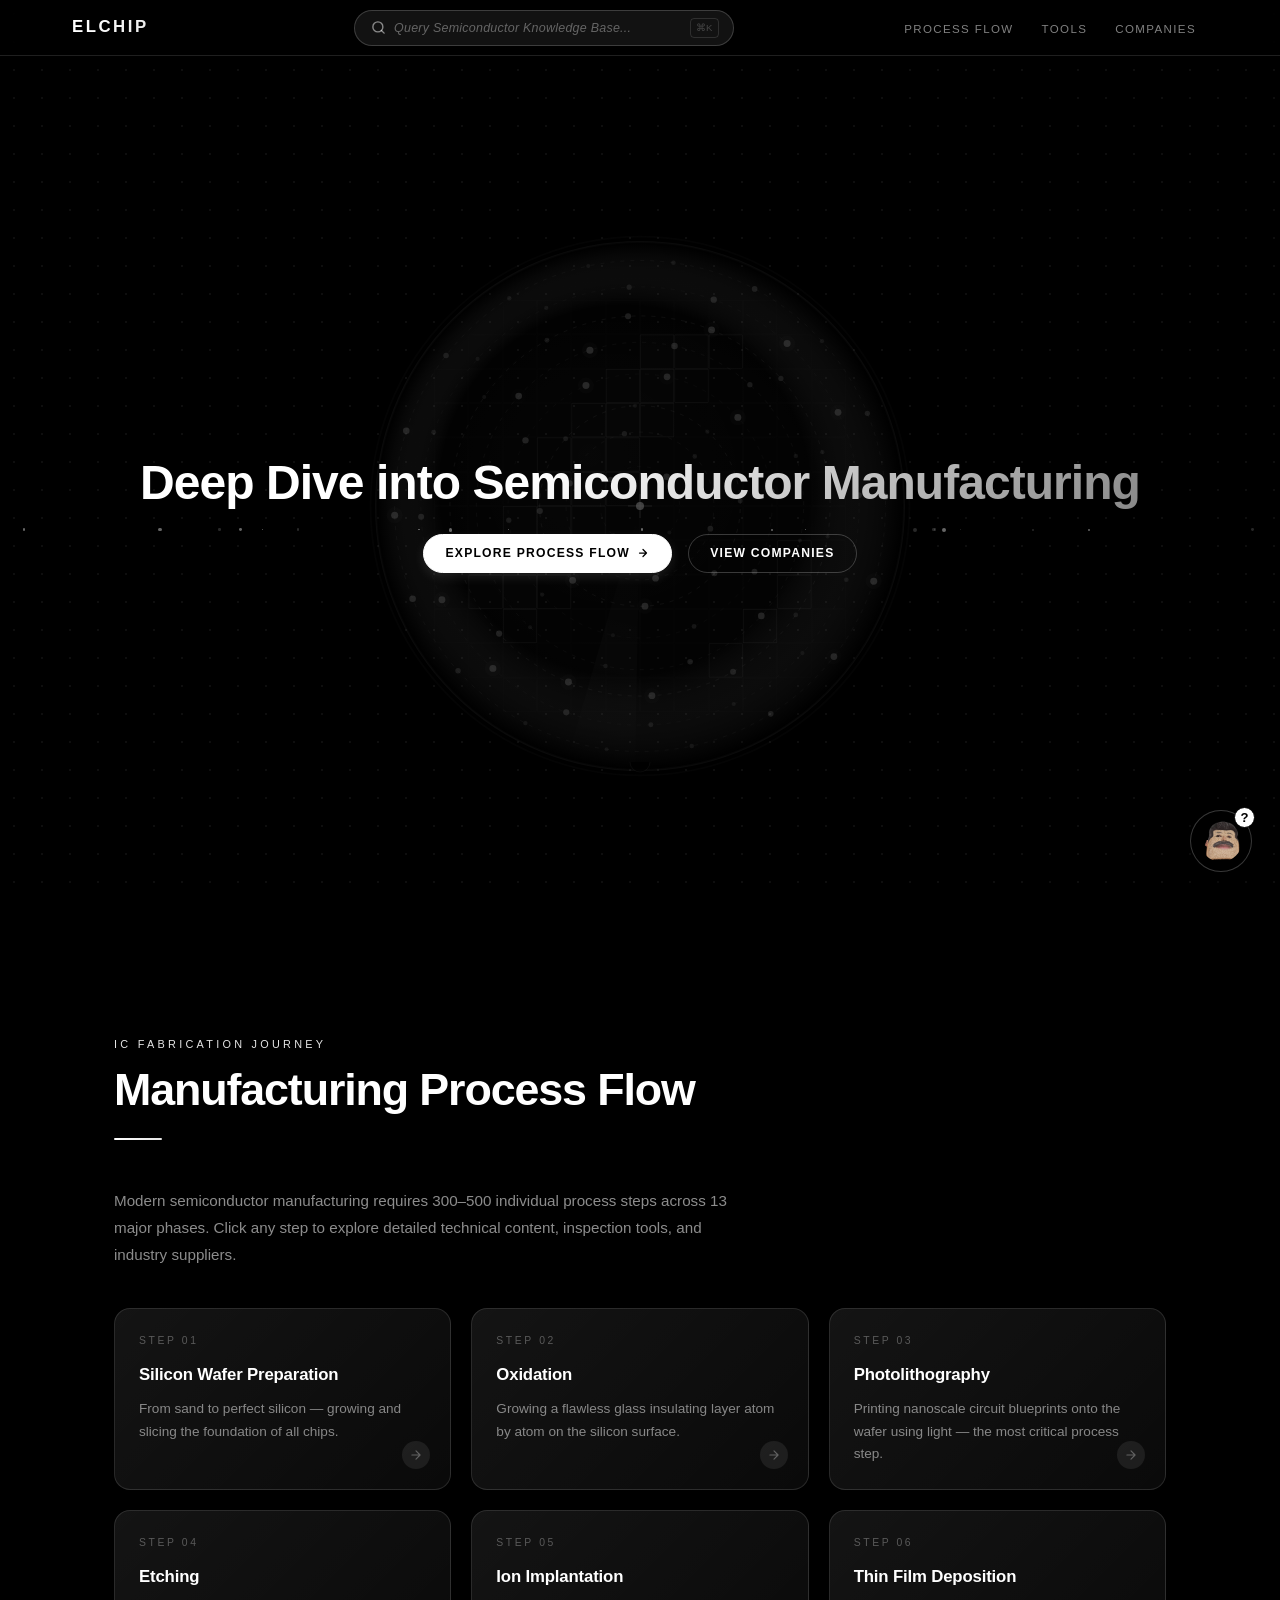
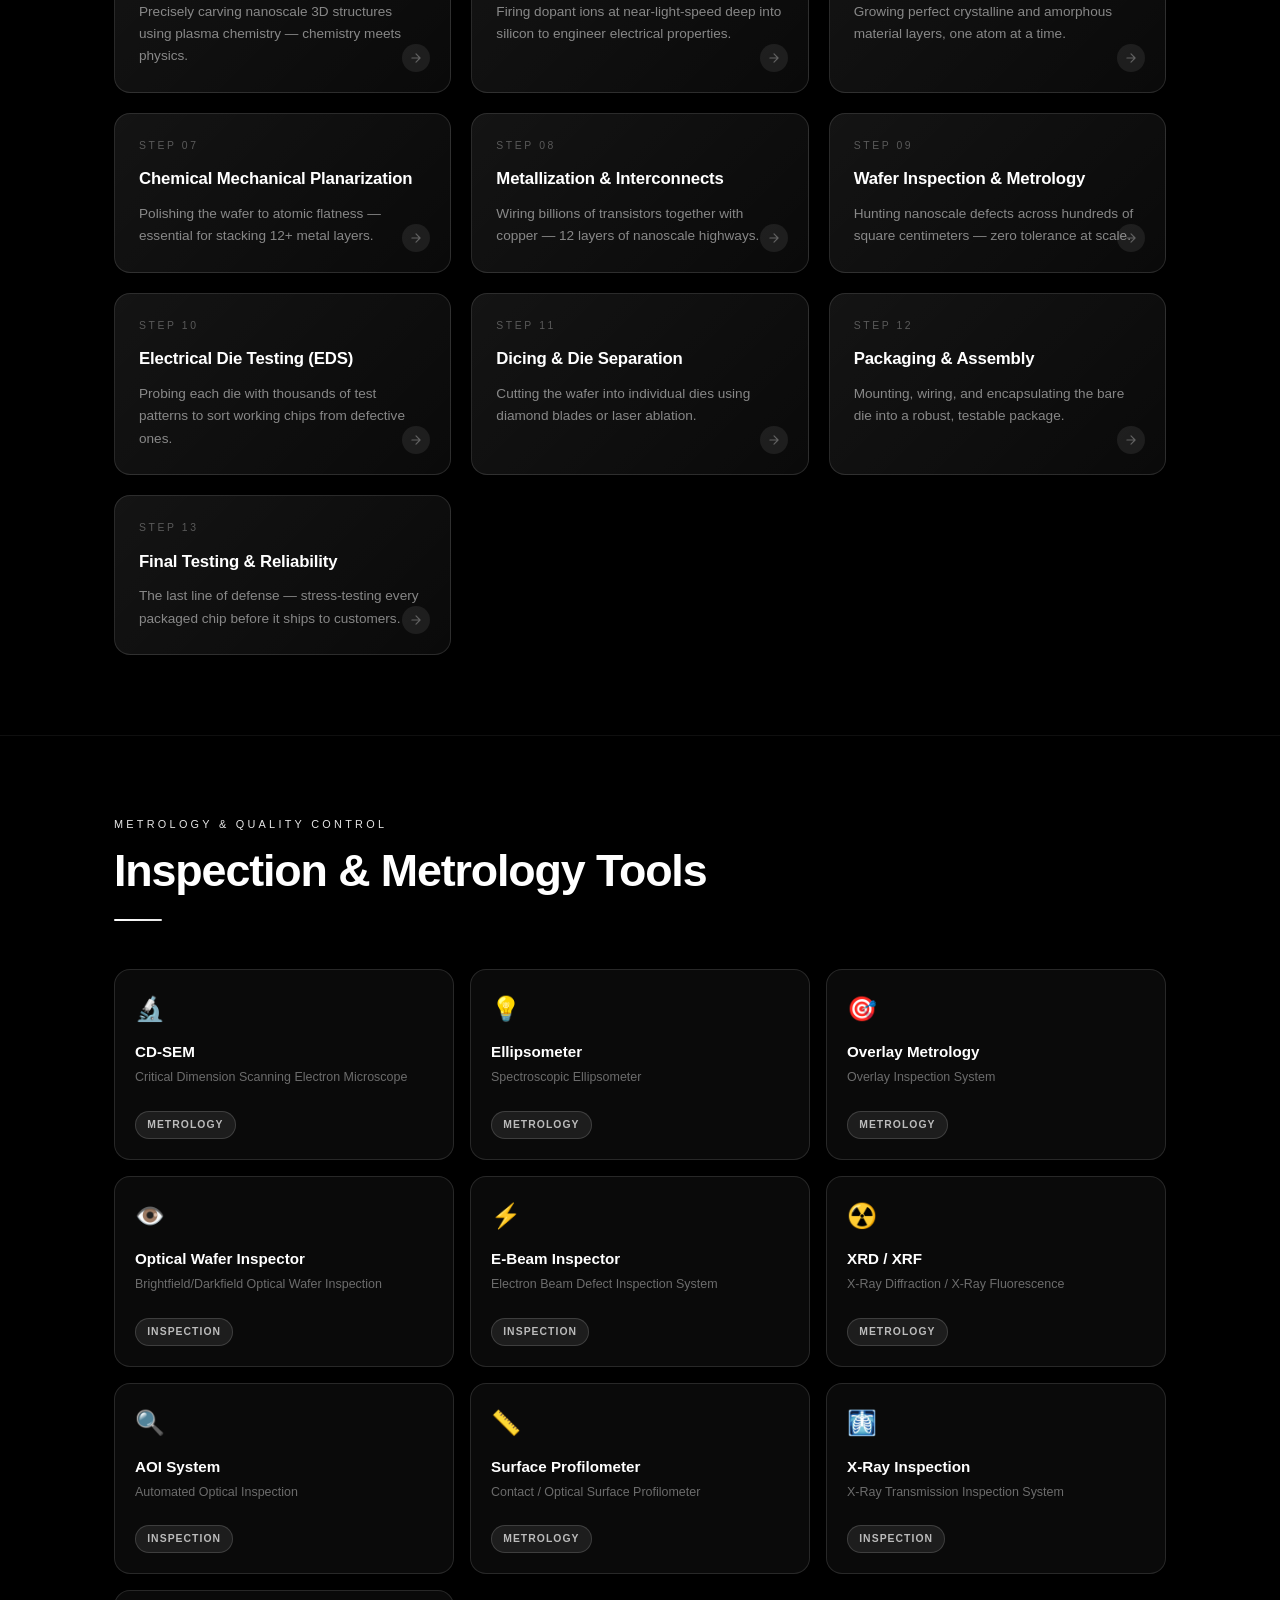
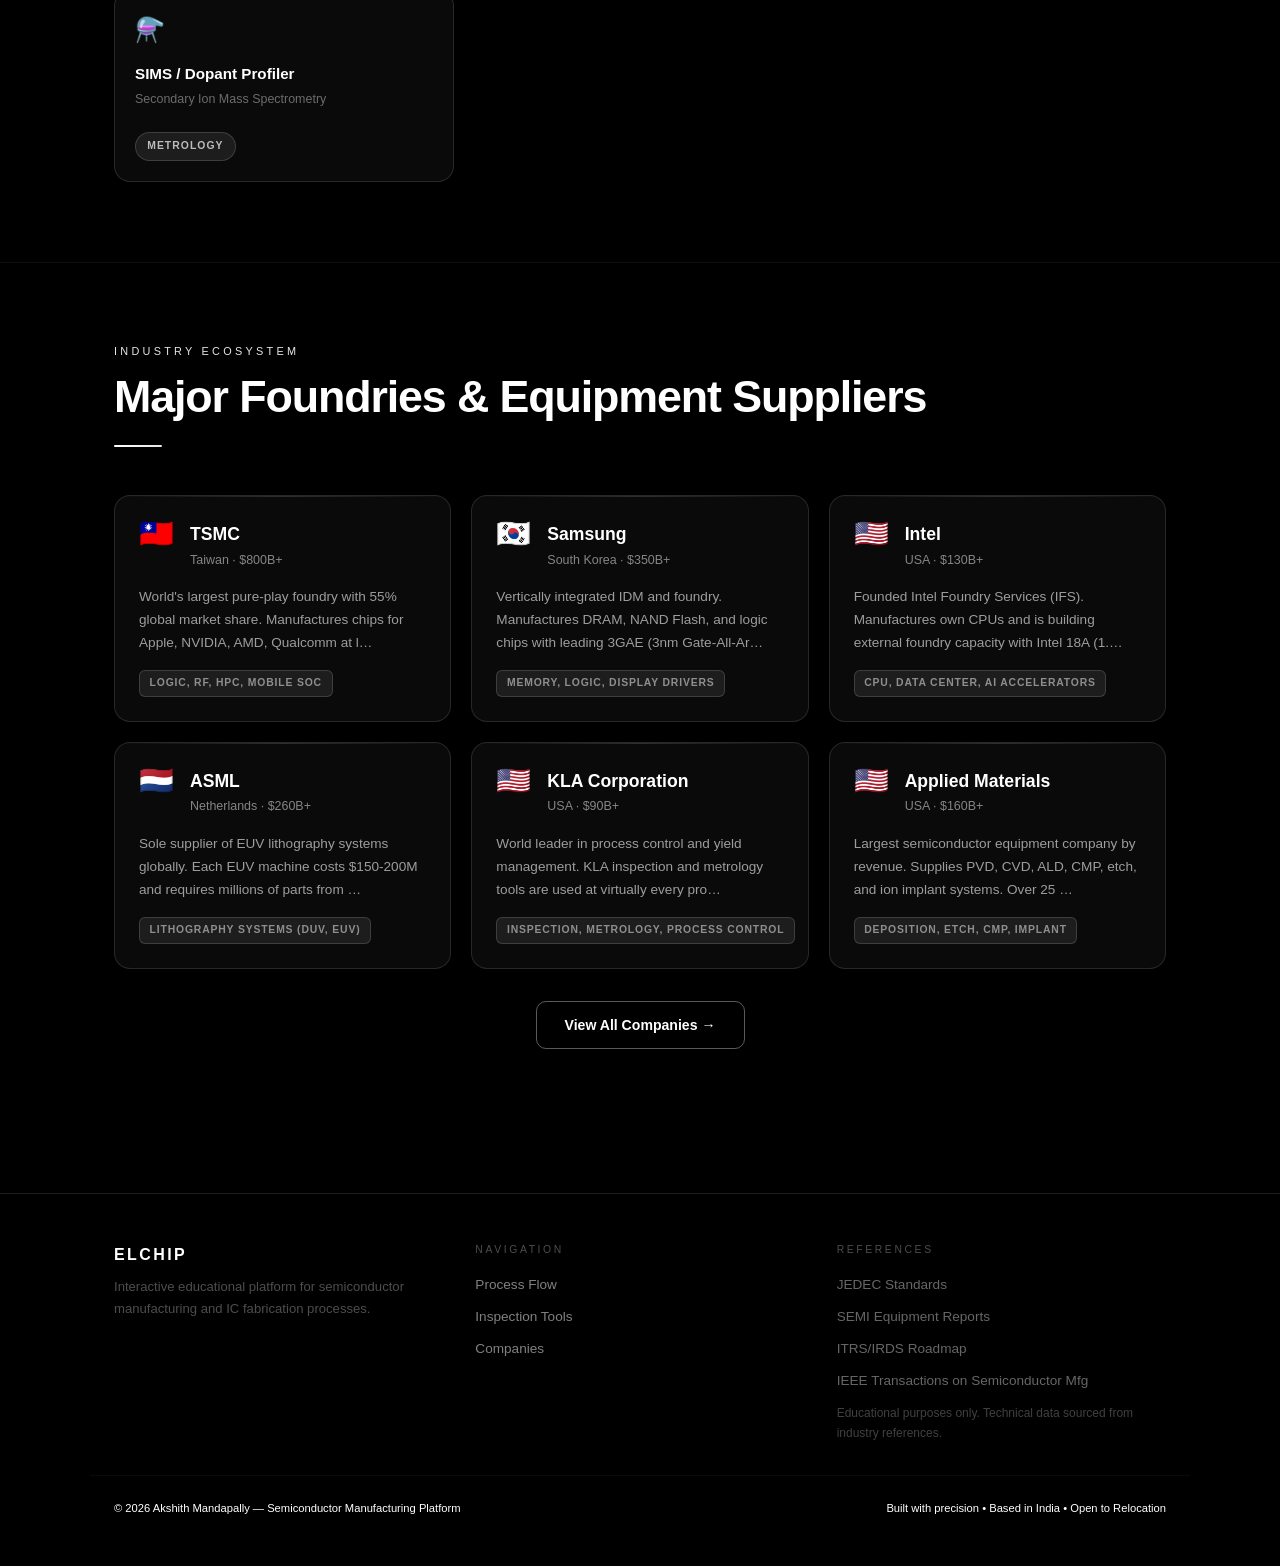
==== commit 85c6ffb8: "refactor: rebrand ELCHIP Assistant to ak with a sarcastic, cynical persona across all UI elements an" ====
--- a/index.html
+++ b/index.html
@@ -29,7 +29,7 @@
              style-src 'self' 'unsafe-inline';
              font-src 'self';
              img-src 'self' data: https://upload.wikimedia.org https://en.wikipedia.org https://img.youtube.com https://books.google.com https://*.google.com https://*.ggpht.com;
-             connect-src 'self' https://en.wikipedia.org https://api.duckduckgo.com https://yewtu.be https://invidious.lunar.icu https://vid.puffyan.us https://invidious.flokinet.to https://www.googleapis.com https://export.arxiv.org https://yt.chocolatemoo53.com https://inv.thepixora.com;
+             connect-src 'self' https://en.wikipedia.org https://api.duckduckgo.com https://yewtu.be https://invidious.lunar.icu https://vid.puffyan.us https://invidious.flokinet.to https://www.googleapis.com https://generativelanguage.googleapis.com https://export.arxiv.org https://yt.chocolatemoo53.com https://inv.thepixora.com;
              frame-src https://www.youtube.com https://www.youtube-nocookie.com;
              object-src 'none';
              frame-ancestors 'none';">
--- a/style.css
+++ b/style.css
@@ -272,6 +272,31 @@
   color: var(--w30);
 }
 
+/* Mobile Search Button */
+.mobile-search-btn {
+  display: none;
+  align-items: center;
+  justify-content: center;
+  width: 36px;
+  height: 36px;
+  border-radius: 50%;
+  background: rgba(255, 255, 255, 0.05);
+  border: 1px solid rgba(255, 255, 255, 0.12);
+  color: var(--w70);
+  cursor: pointer;
+  transition: all 0.2s ease;
+  margin-left: auto;
+}
+.mobile-search-btn:hover, .mobile-search-btn:focus {
+  background: rgba(255, 255, 255, 0.12);
+  color: #fff;
+  border-color: rgba(255, 255, 255, 0.25);
+}
+.mobile-search-btn svg {
+  width: 16px;
+  height: 16px;
+}
+
 /* Hamburger */
 .hamburger {
   display: none;
@@ -1403,7 +1428,8 @@
 
 @media (max-width: 768px) {
   .nav-links, .nav-search { display: none; }
-  .hamburger { display: flex; }
+  .mobile-search-btn { display: flex; margin-left: auto; }
+  .hamburger { display: flex; margin-left: 0.5rem; }
   .two-col { grid-template-columns: 1fr; }
   .pros-cons-grid { grid-template-columns: 1fr; }
   .footer-inner { grid-template-columns: 1fr; }
@@ -2217,6 +2243,144 @@
   border-bottom-right-radius: 4px;
 }
 
+/* Troll bubble overrides */
+.assist-msg-bot .assist-msg-bubble.troll-bubble {
+  background: #000000;
+  border: 1px solid rgba(255, 255, 255, 0.15);
+  max-width: 90%;
+  padding: 0.75rem 0.9rem;
+}
+.assist-msg-bot .assist-msg-bubble.twitter-bubble {
+  border-color: rgba(29, 155, 240, 0.3);
+}
+.assist-msg-bot .assist-msg-bubble.linkedin-bubble {
+  border-color: rgba(10, 102, 194, 0.3);
+}
+
+/* Twitter/X template styling */
+.tweet-container {
+  font-family: -apple-system, BlinkMacSystemFont, "Segoe UI", Roboto, Helvetica, Arial, sans-serif;
+  color: #e7e9ea;
+  width: 100%;
+}
+.tweet-header {
+  display: flex;
+  align-items: center;
+  gap: 6px;
+  margin-bottom: 6px;
+  font-size: 0.8rem;
+}
+.tweet-display-name {
+  font-weight: 700;
+  color: #f7f9fa;
+}
+.tweet-verified-badge {
+  display: inline-flex;
+  align-items: center;
+  justify-content: center;
+  width: 12px;
+  height: 12px;
+  background-color: #1d9bf0;
+  color: #fff;
+  border-radius: 50%;
+  font-size: 0.5rem;
+  font-weight: 800;
+  line-height: 1;
+}
+.tweet-username {
+  color: #71767b;
+}
+.tweet-text {
+  font-size: 0.82rem;
+  line-height: 1.4;
+  margin-bottom: 8px;
+  word-break: break-word;
+  white-space: pre-wrap;
+}
+.tweet-footer {
+  display: flex;
+  justify-content: space-between;
+  max-width: 250px;
+  color: #71767b;
+  font-size: 0.68rem;
+  margin-top: 4px;
+  border-top: 1px solid rgba(255, 255, 255, 0.08);
+  padding-top: 6px;
+}
+.tweet-footer span {
+  display: flex;
+  align-items: center;
+  gap: 4px;
+}
+
+/* LinkedIn template styling */
+.linkedin-container {
+  font-family: -apple-system, system-ui, BlinkMacSystemFont, "Segoe UI", Roboto, Helvetica, Arial, sans-serif;
+  color: #e1e9f5;
+  width: 100%;
+}
+.linkedin-header {
+  display: flex;
+  gap: 8px;
+  margin-bottom: 8px;
+  align-items: flex-start;
+}
+.linkedin-avatar {
+  font-size: 1.25rem;
+  line-height: 1;
+  background: rgba(255, 255, 255, 0.05);
+  padding: 4px;
+  border-radius: 4px;
+  border: 1px solid rgba(255, 255, 255, 0.1);
+}
+.linkedin-info {
+  display: flex;
+  flex-direction: column;
+  min-width: 0;
+}
+.linkedin-name {
+  font-weight: 600;
+  font-size: 0.82rem;
+  color: #fff;
+  line-height: 1.3;
+}
+.linkedin-degree {
+  color: rgba(255, 255, 255, 0.5);
+  font-weight: normal;
+  font-size: 0.74rem;
+}
+.linkedin-title {
+  font-size: 0.68rem;
+  color: rgba(255, 255, 255, 0.55);
+  line-height: 1.2;
+  margin-top: 1px;
+  overflow: hidden;
+  text-overflow: ellipsis;
+  white-space: nowrap;
+}
+.linkedin-time {
+  font-size: 0.62rem;
+  color: rgba(255, 255, 255, 0.35);
+  margin-top: 1px;
+}
+.linkedin-text {
+  font-size: 0.8rem;
+  line-height: 1.45;
+  margin-bottom: 8px;
+  word-break: break-word;
+  white-space: pre-wrap;
+  color: rgba(255, 255, 255, 0.9);
+}
+.linkedin-footer {
+  display: flex;
+  justify-content: space-between;
+  color: rgba(255, 255, 255, 0.4);
+  font-size: 0.68rem;
+  border-top: 1px solid rgba(255, 255, 255, 0.08);
+  padding-top: 6px;
+  margin-top: 6px;
+}
+
 /* Input area */
 .assist-input-area {
   display: flex;
@@ -2269,6 +2433,39 @@
 @media (max-width: 600px) {
   .video-results-grid { grid-template-columns: 1fr 1fr; }
   .suggestions-grid { grid-template-columns: 1fr; }
+  .search-overlay {
+    padding: 1rem 1rem 2rem;
+  }
+  .search-overlay-bar {
+    padding: 0.7rem 1rem;
+    margin-bottom: 0.75rem;
+  }
+  .search-overlay-input {
+    font-size: 1rem;
+  }
+  .search-overlay-tagline {
+    font-size: 0.55rem;
+    margin-bottom: 0.5rem;
+  }
+  .wiki-result-card {
+    padding: 0.75rem;
+    gap: 0.6rem;
+  }
+  .wiki-result-thumb {
+    width: 44px;
+    height: 44px;
+  }
+  .search-close-text {
+    display: none;
+  }
+  .search-close-icon {
+    display: inline-block;
+    font-size: 1.1rem;
+    line-height: 1;
+  }
+  .search-overlay-close {
+    padding: 0.4rem 0.6rem;
+  }
 }
 
 
@@ -2330,6 +2527,9 @@
   text-transform: uppercase;
 }
 .search-overlay-close:hover { background: rgba(255,255,255,0.14); color: #fff; }
+.search-close-icon {
+  display: none;
+}
 
 /* Tab bar */
 .search-tabs {
@@ -3208,3 +3408,133 @@
   color: #fff;
 }
 
+/* ak AI RAG Settings Styles */
+.assist-config {
+  background: none;
+  border: none;
+  color: rgba(255, 255, 255, 0.4);
+  cursor: pointer;
+  font-size: 0.95rem;
+  width: 24px;
+  height: 24px;
+  display: flex;
+  align-items: center;
+  justify-content: center;
+  transition: color 0.15s, transform 0.2s;
+}
+.assist-config:hover {
+  color: #fff;
+  transform: rotate(30deg);
+}
+.assist-settings-overlay {
+  position: absolute;
+  top: 52px;
+  left: 0;
+  right: 0;
+  bottom: 0;
+  background: #050505;
+  z-index: 100;
+  display: none;
+  flex-direction: column;
+  padding: 1.25rem;
+  overflow-y: auto;
+  gap: 1.1rem;
+  border-top: 1px solid rgba(255,255,255,0.08);
+}
+.assist-settings-overlay.open {
+  display: flex;
+}
+.assist-settings-title {
+  font-family: 'Tahoma', 'Verdana', sans-serif;
+  font-weight: 700;
+  font-size: 0.9rem;
+  color: #fff;
+  margin-bottom: 0.2rem;
+  letter-spacing: 0.03em;
+}
+.assist-settings-desc {
+  font-size: 0.72rem;
+  color: rgba(255, 255, 255, 0.5);
+  line-height: 1.4;
+  margin-bottom: 0.5rem;
+}
+.assist-settings-row {
+  display: flex;
+  flex-direction: column;
+  gap: 0.4rem;
+}
+.assist-settings-row-inline {
+  display: flex;
+  align-items: center;
+  justify-content: space-between;
+  gap: 0.5rem;
+  cursor: pointer;
+  padding: 0.2rem 0;
+}
+.assist-settings-label {
+  font-size: 0.78rem;
+  color: rgba(255, 255, 255, 0.85);
+  font-weight: 600;
+}
+.assist-settings-input {
+  background: rgba(255, 255, 255, 0.06);
+  border: 1px solid rgba(255, 255, 255, 0.12);
+  border-radius: 8px;
+  color: #fff;
+  font-family: 'Tahoma', 'Verdana', sans-serif;
+  font-size: 0.76rem;
+  padding: 0.5rem 0.7rem;
+  outline: none;
+  transition: border-color 0.2s;
+  width: 100%;
+}
+.assist-settings-input:focus {
+  border-color: rgba(255, 255, 255, 0.3);
+}
+.assist-settings-select {
+  background: #101012;
+  border: 1px solid rgba(255, 255, 255, 0.12);
+  border-radius: 8px;
+  color: #fff;
+  font-family: 'Tahoma', 'Verdana', sans-serif;
+  font-size: 0.76rem;
+  padding: 0.5rem 0.7rem;
+  outline: none;
+  cursor: pointer;
+  width: 100%;
+}
+.assist-settings-select:focus {
+  border-color: rgba(255, 255, 255, 0.3);
+}
+.assist-settings-btn {
+  margin-top: 1rem;
+  width: 100%;
+  padding: 0.65rem;
+  background: #ffffff;
+  color: #000000;
+  font-family: 'Tahoma', 'Verdana', sans-serif;
+  font-size: 0.78rem;
+  font-weight: 700;
+  border: none;
+  border-radius: 8px;
+  cursor: pointer;
+  transition: all 0.2s ease;
+  display: flex;
+  align-items: center;
+  justify-content: center;
+}
+.assist-settings-btn:hover {
+  background: #e5e5e5;
+  transform: translateY(-1px);
+}
+.assist-settings-help-link {
+  font-size: 0.68rem;
+  color: rgba(255, 255, 255, 0.45);
+  text-decoration: none;
+  transition: color 0.15s;
+}
+.assist-settings-help-link:hover {
+  color: #fff;
+}
+
+
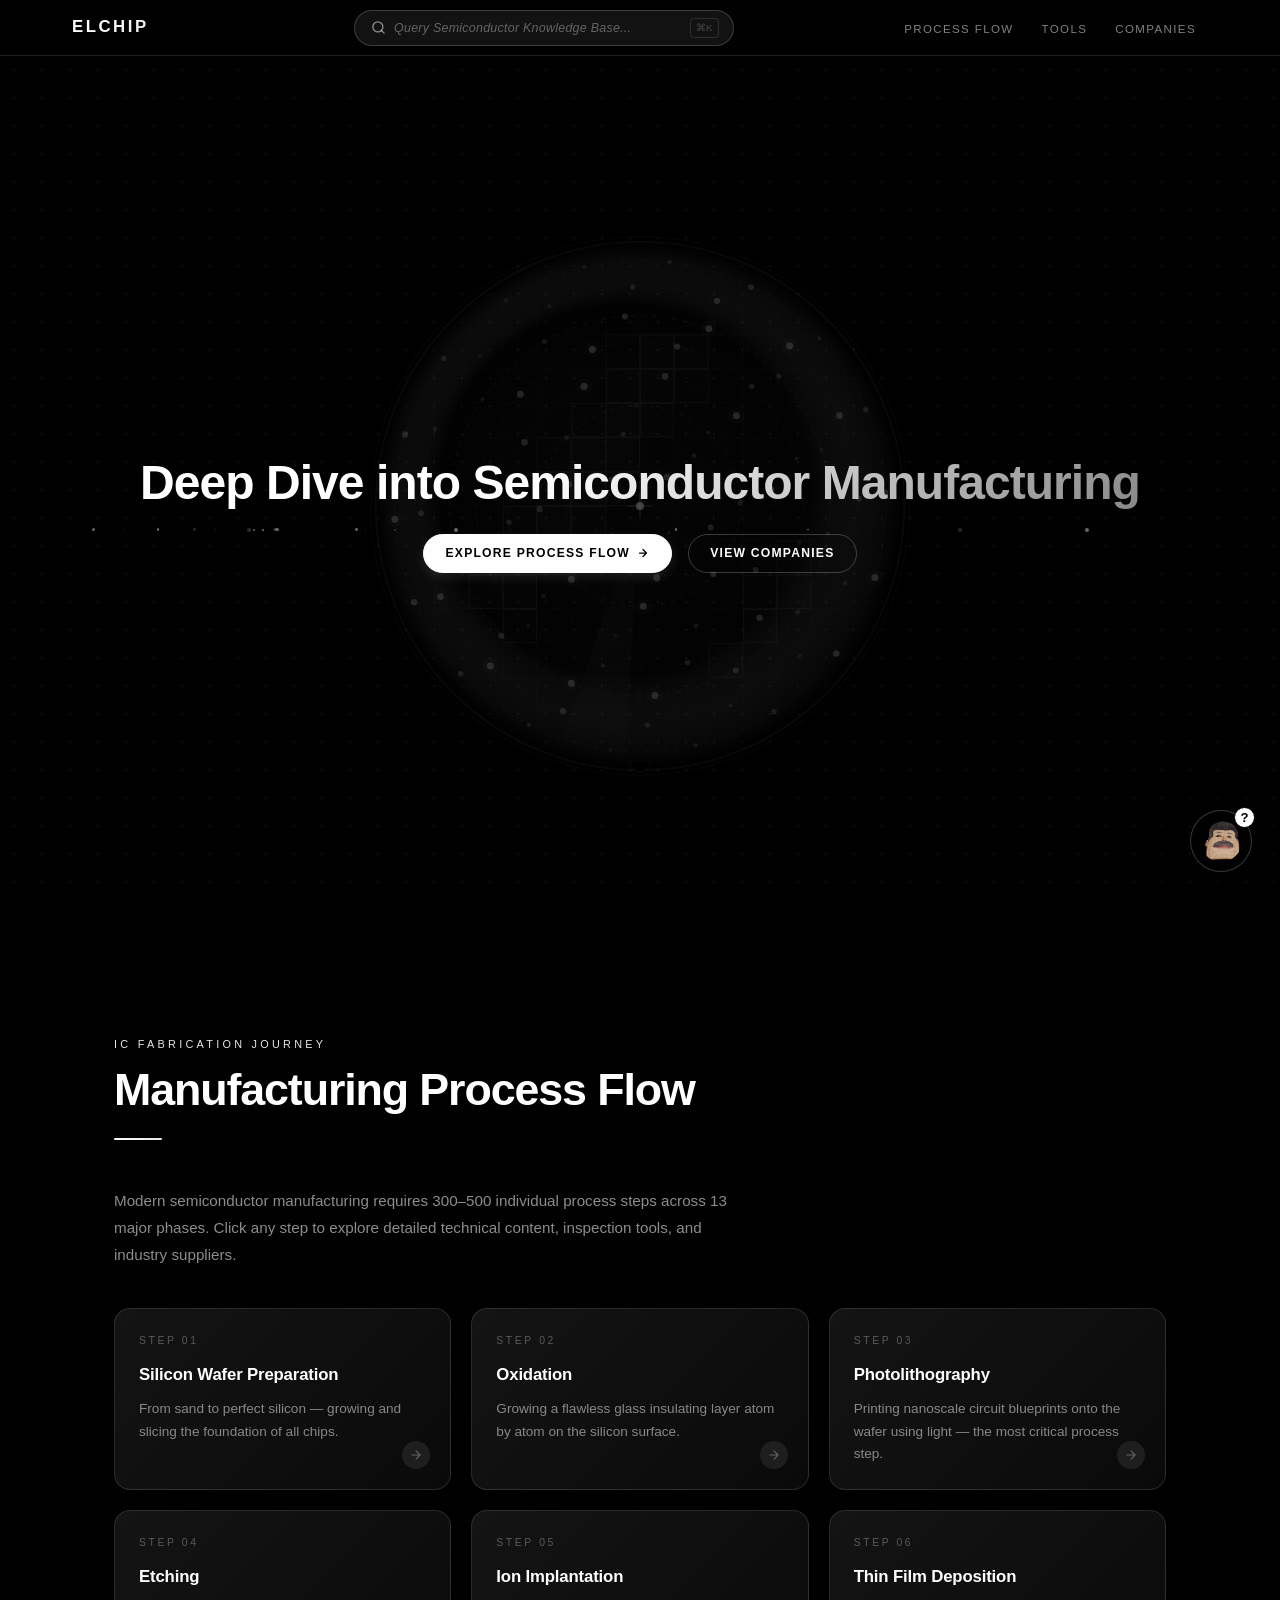
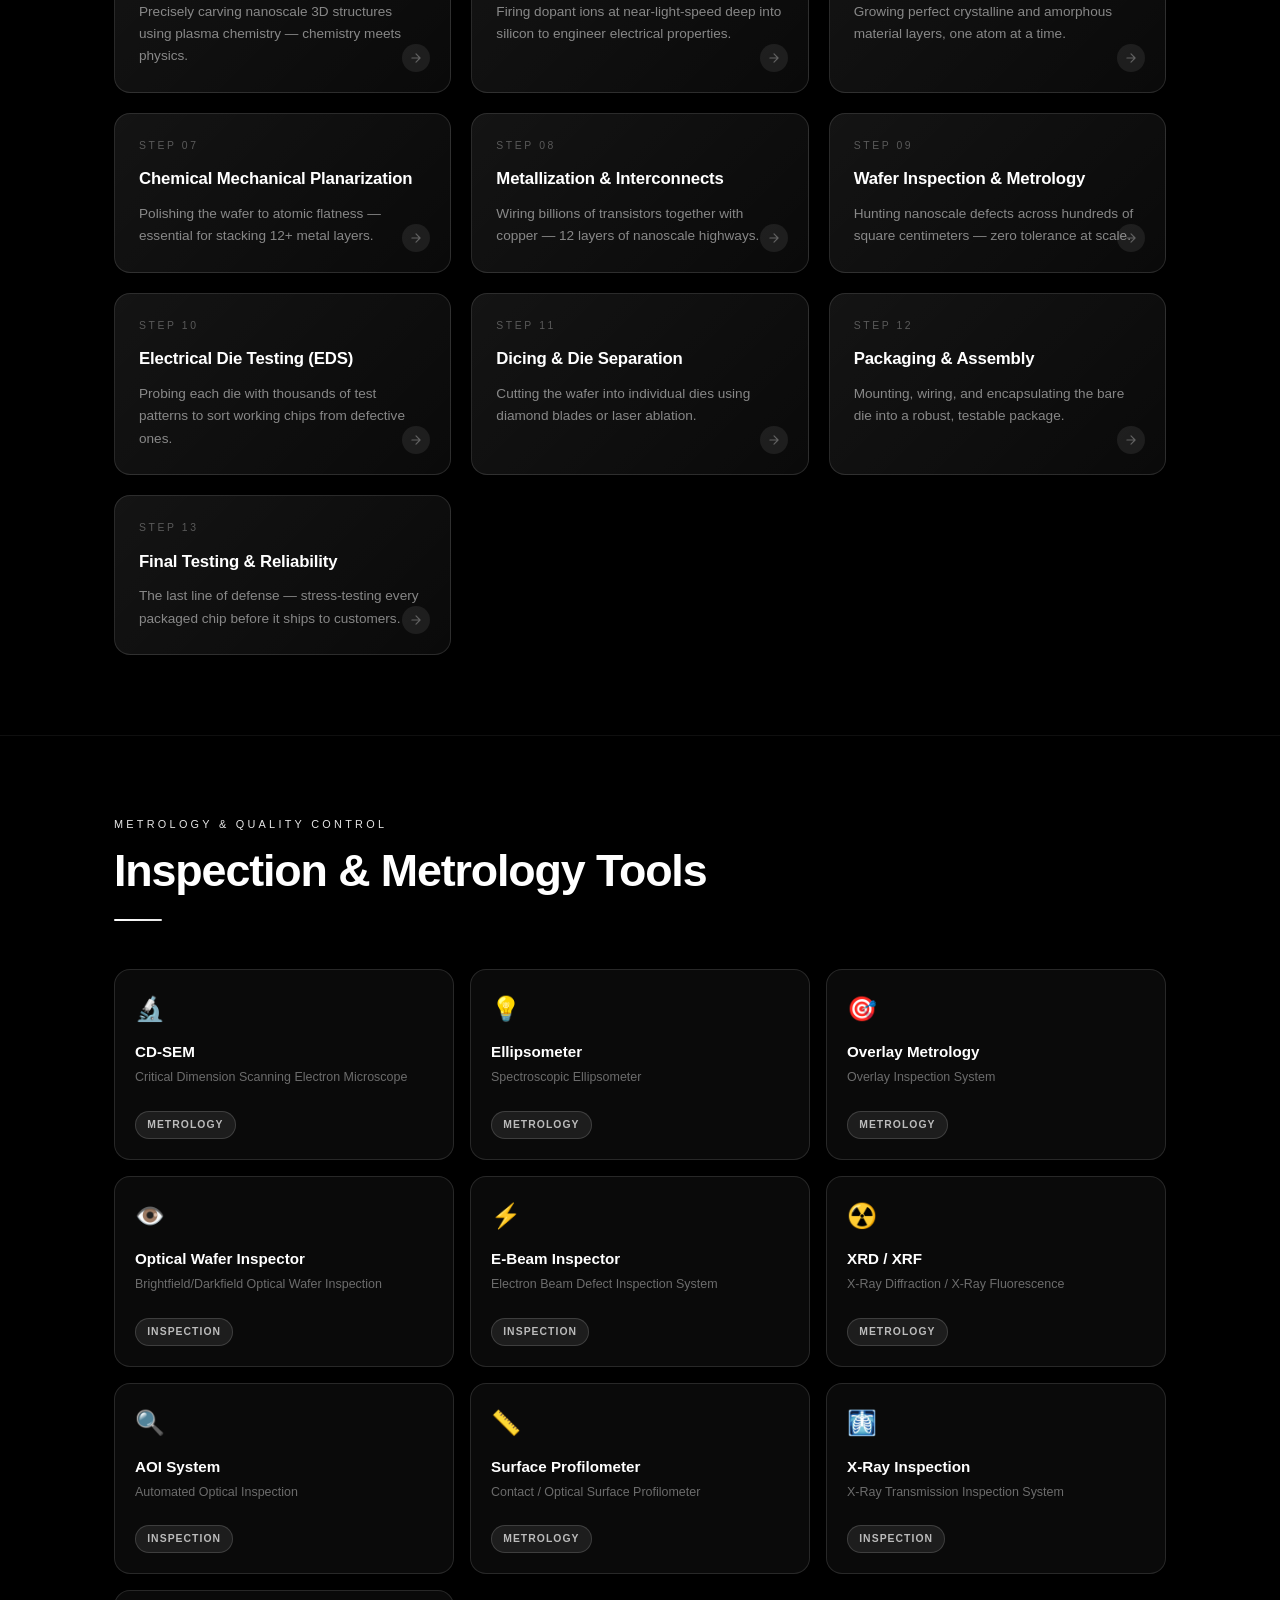
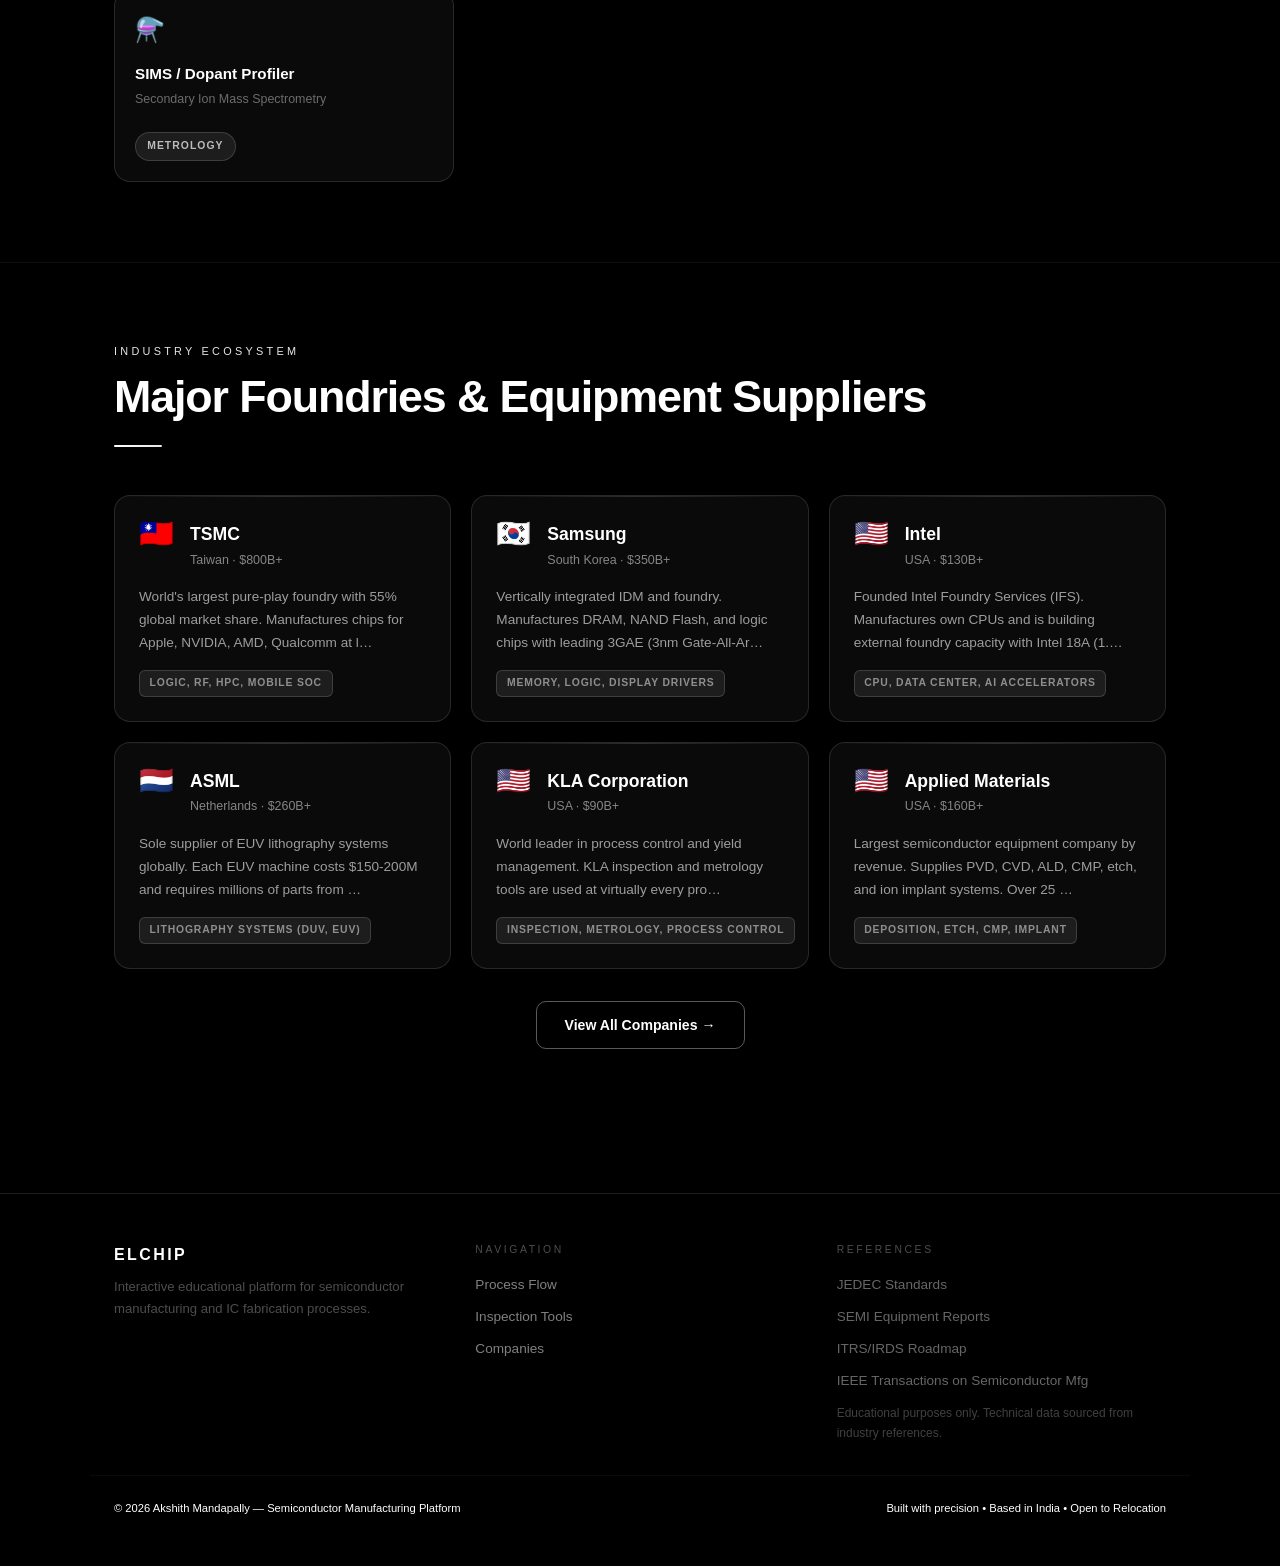
==== commit c97d0dc1: "chore: add cache busting query parameters to index.html" ====
--- a/index.html
+++ b/index.html
@@ -51,7 +51,7 @@
     crossorigin="anonymous">
 
   <!-- Global styles -->
-  <link rel="stylesheet" href="style.css">
+  <link rel="stylesheet" href="style.css?v=2">
 </head>
 
 <body>
@@ -99,7 +99,7 @@
   <script src="pages/companies.js"></script>
 
   <!-- Router — must load last -->
-  <script src="app.js"></script>
+  <script src="app.js?v=2"></script>
 
   <!-- AOS (Animate on Scroll) — CDN with integrity check
        TODO(security): Update SRI hash when upgrading AOS version. -->
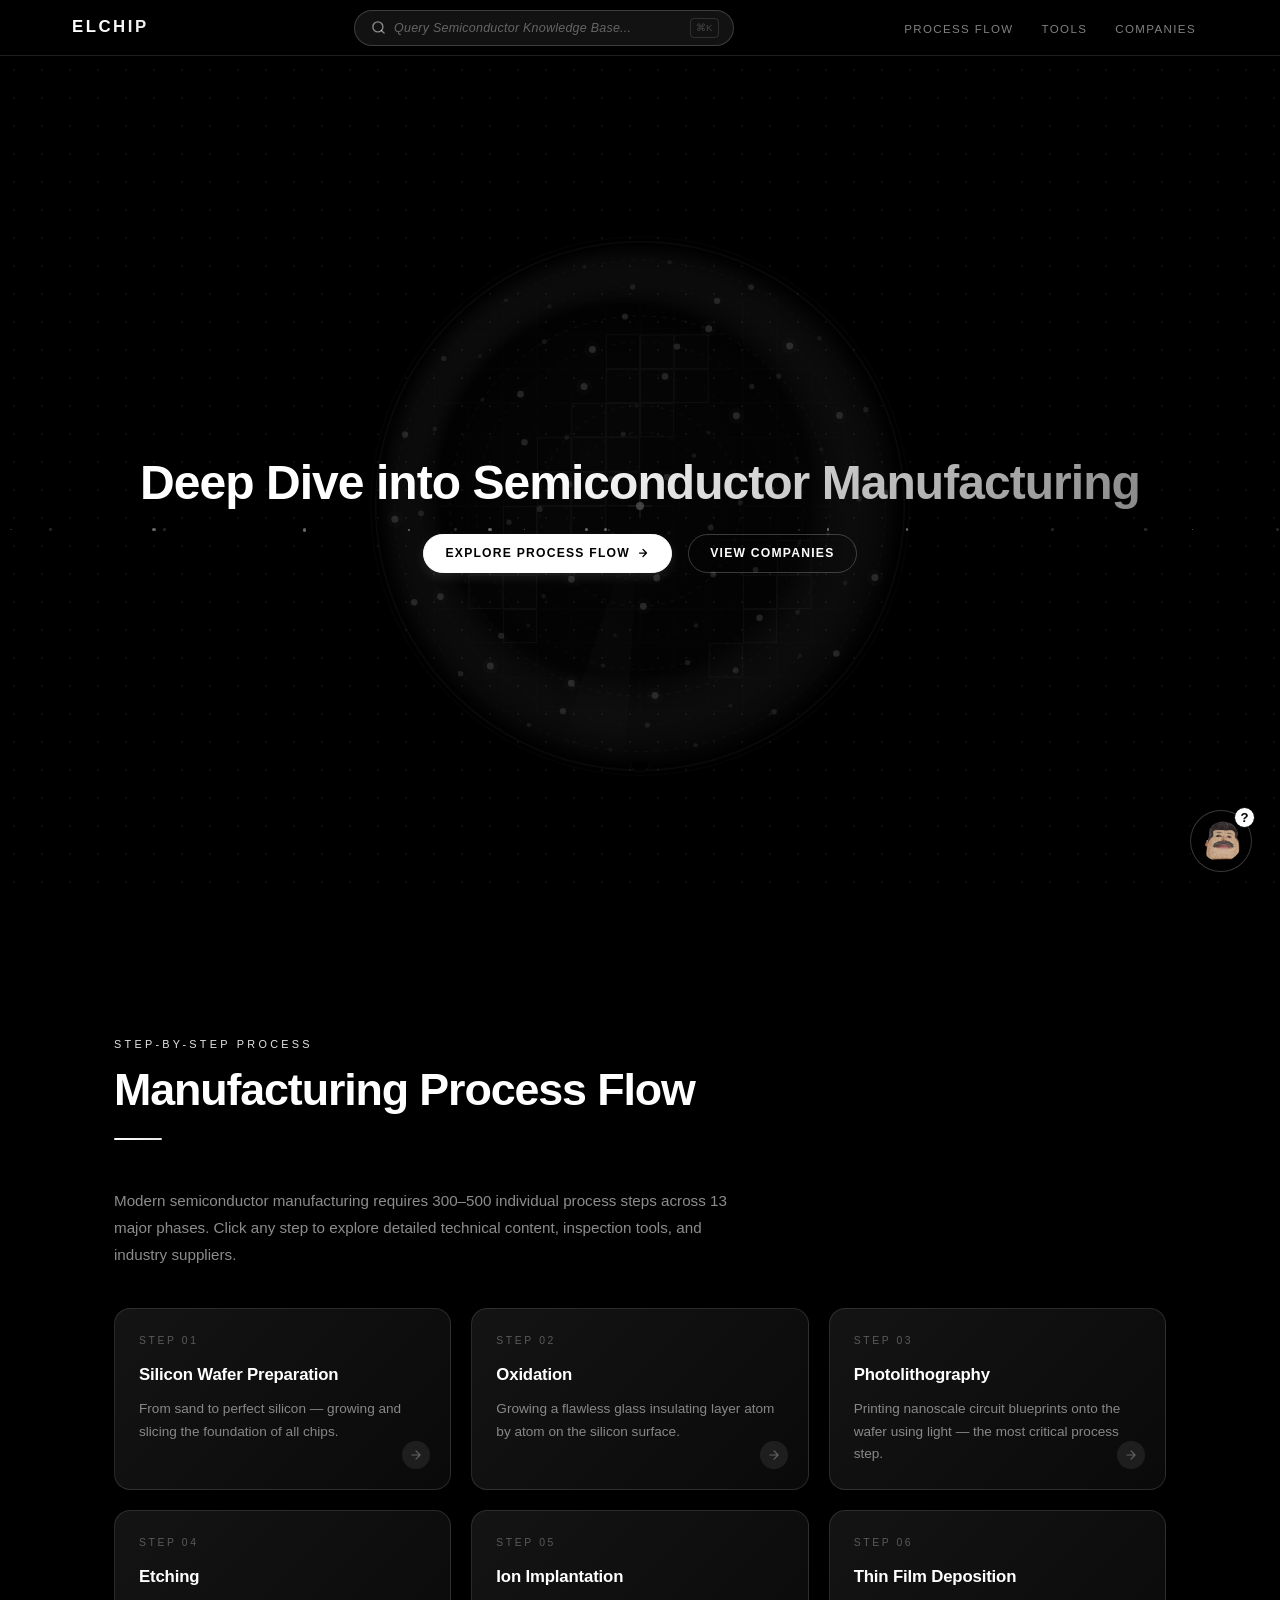
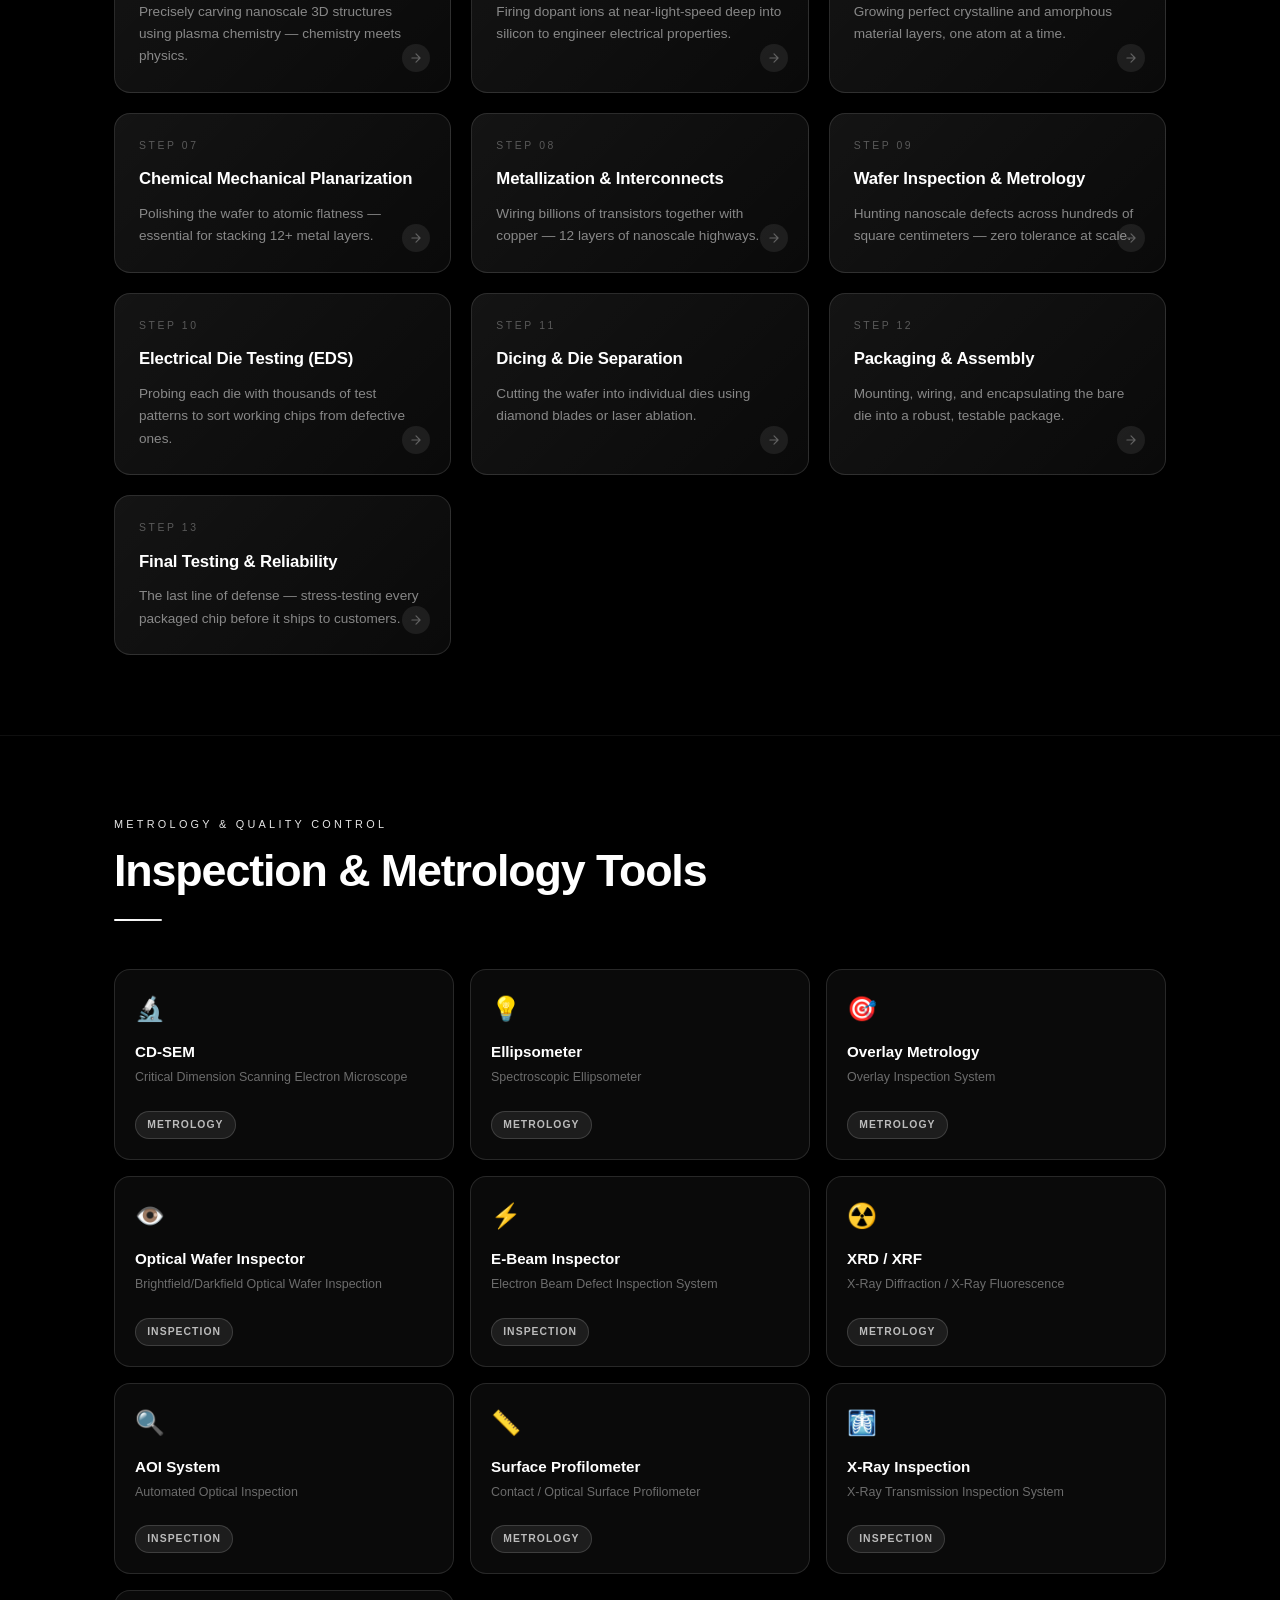
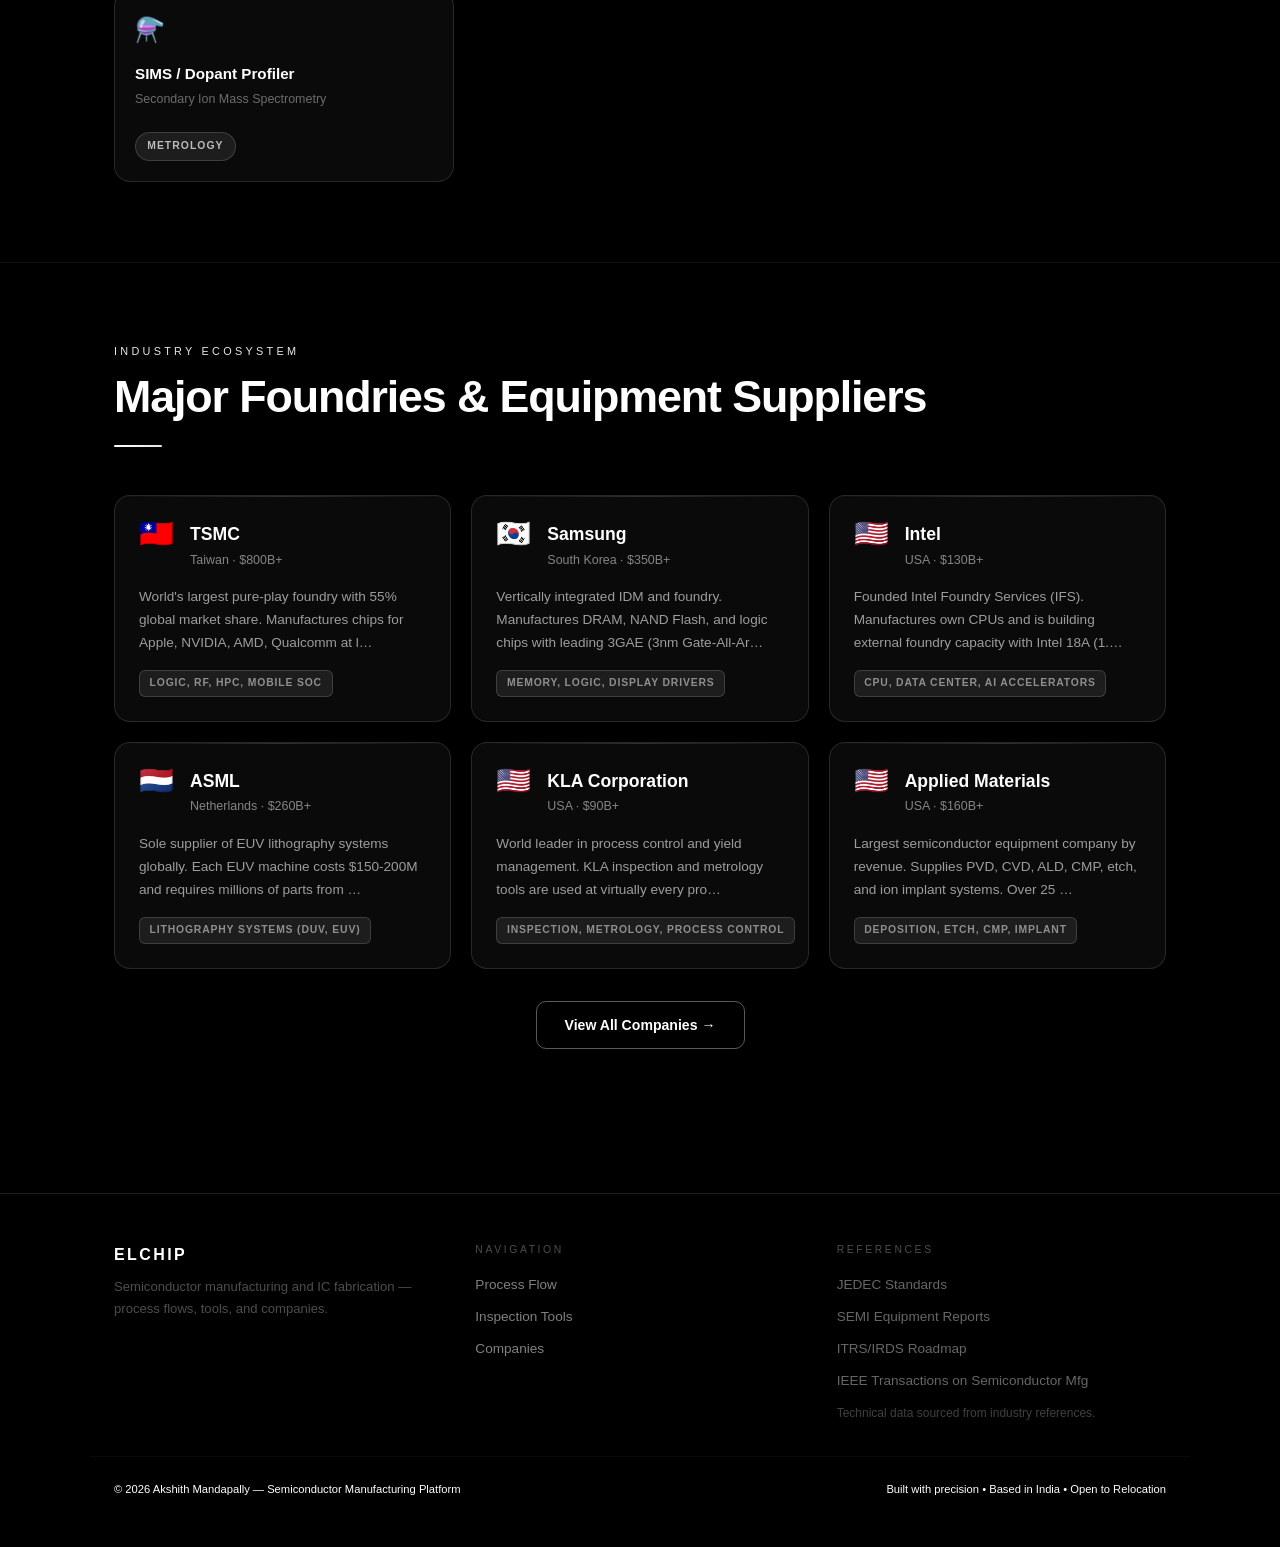
==== commit cf94199a: "refactor: update AI bot to savage ELCHIP Assistant personality & remove educational platform referen" ====
--- a/index.html
+++ b/index.html
@@ -5,13 +5,13 @@
   <meta charset="UTF-8">
   <meta name="viewport" content="width=device-width, initial-scale=1.0">
   <title>ELCHIP — Semiconductor Manufacturing & Inspection System</title>
-  <meta name="description" content="Interactive educational platform for semiconductor IC fabrication processes — from silicon wafer preparation to final package testing. Explore 13 manufacturing steps, inspection tools, and industry companies.">
+  <meta name="description" content="Explore semiconductor IC fabrication processes — from silicon wafer preparation to final package testing. Dive into 13 manufacturing steps, inspection tools, and industry companies.">
   <meta name="keywords" content="semiconductor manufacturing, photolithography, etching, ion implantation, CMP, wafer inspection, ASML, KLA, TSMC, IC fabrication">
   <meta name="author" content="Akshith Mandapally">
 
   <!-- Open Graph -->
   <meta property="og:title" content="ELCHIP — Semiconductor Manufacturing & Inspection System">
-  <meta property="og:description" content="Interactive educational platform for IC fabrication processes.">
+  <meta property="og:description" content="Explore semiconductor IC fabrication processes, tools, and companies.">
   <meta property="og:type" content="website">
 
   <!-- Favicon -->
--- a/style.css
+++ b/style.css
@@ -3537,4 +3537,35 @@
   color: #fff;
 }
 
-
+/* ak Collapsible Thinking Process Styles */
+.assist-thought-details {
+  background: rgba(255, 255, 255, 0.04);
+  border: 1px solid rgba(255, 255, 255, 0.1);
+  border-radius: 8px;
+  padding: 0.45rem 0.6rem;
+  margin-bottom: 0.75rem;
+  font-size: 0.72rem;
+  color: rgba(255, 255, 255, 0.55);
+}
+.assist-thought-summary {
+  cursor: pointer;
+  font-weight: 700;
+  color: rgba(255, 255, 255, 0.8);
+  outline: none;
+  user-select: none;
+  font-family: 'Tahoma', 'Verdana', sans-serif;
+  letter-spacing: 0.03em;
+  text-transform: uppercase;
+  font-size: 0.64rem;
+}
+.assist-thought-content {
+  margin-top: 0.45rem;
+  padding-top: 0.45rem;
+  border-top: 1px solid rgba(255, 255, 255, 0.06);
+  line-height: 1.45;
+  white-space: pre-wrap;
+  font-style: italic;
+}
+
+
+
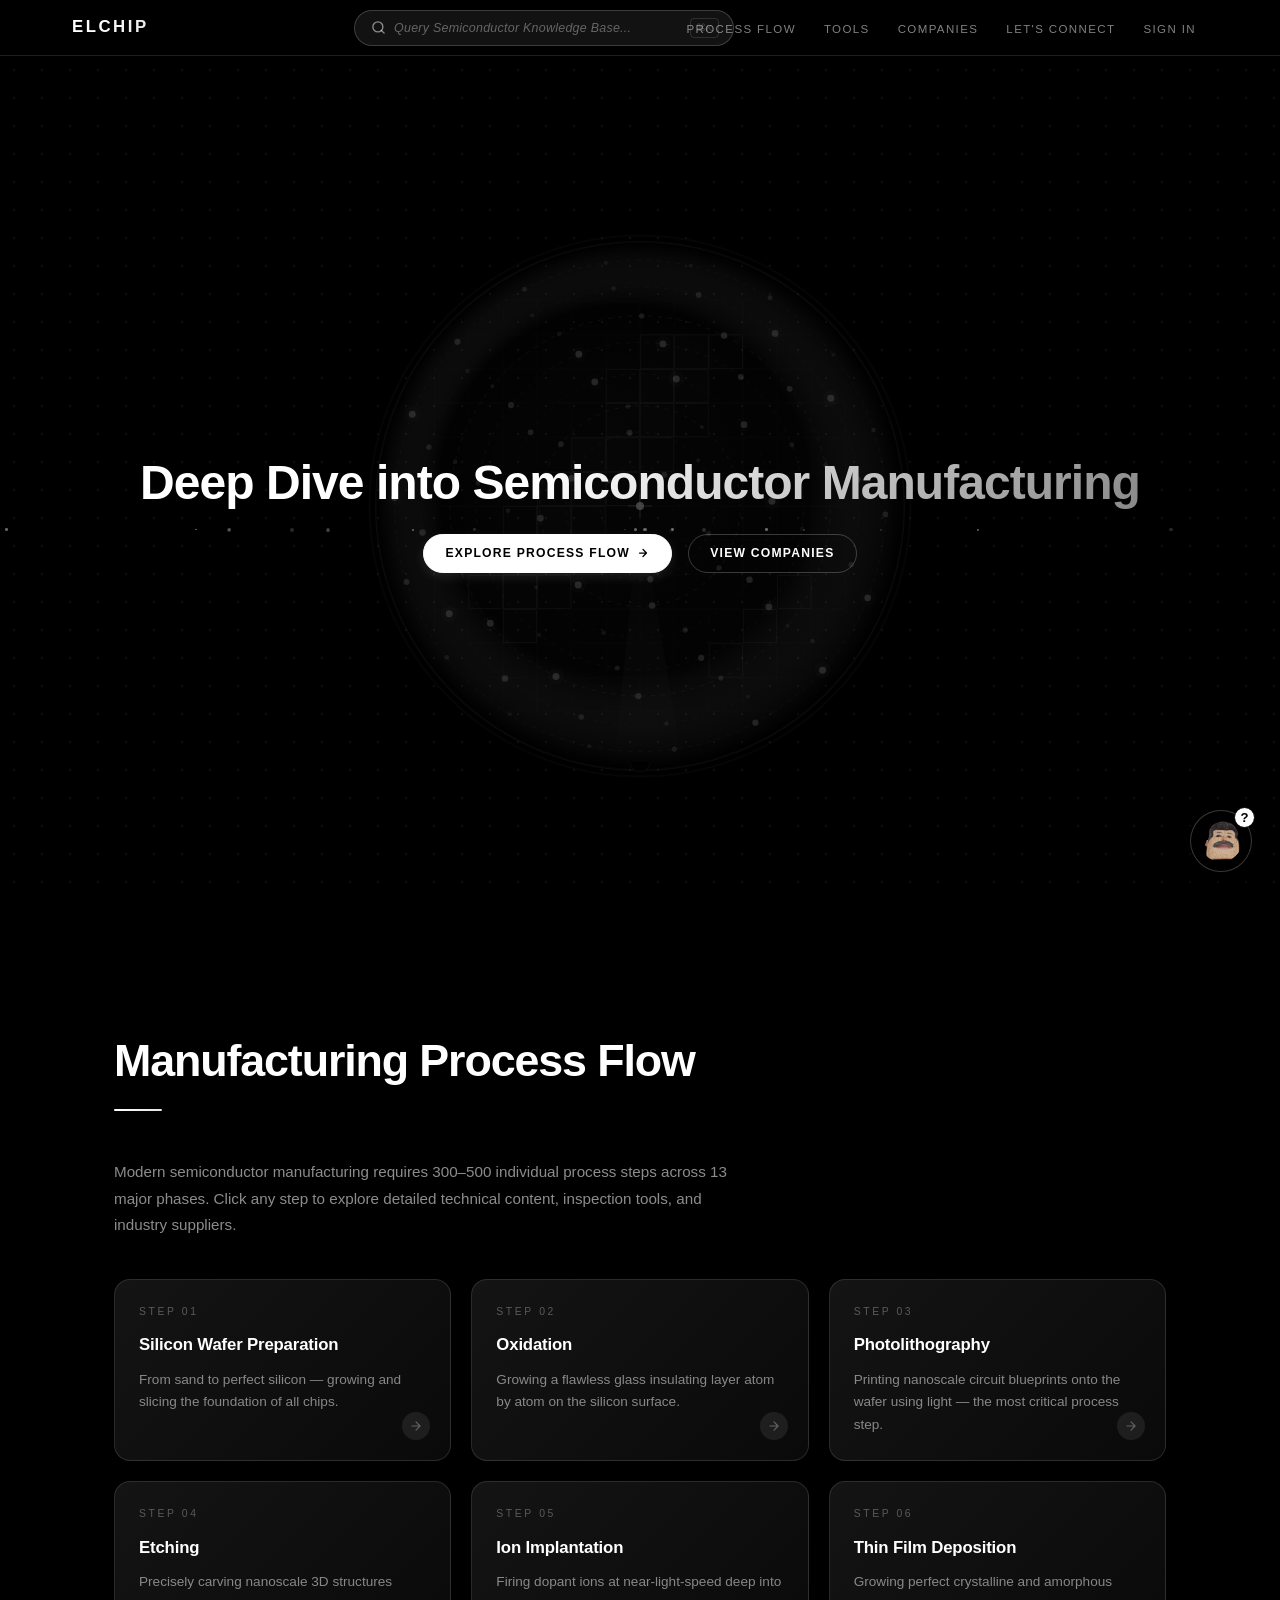
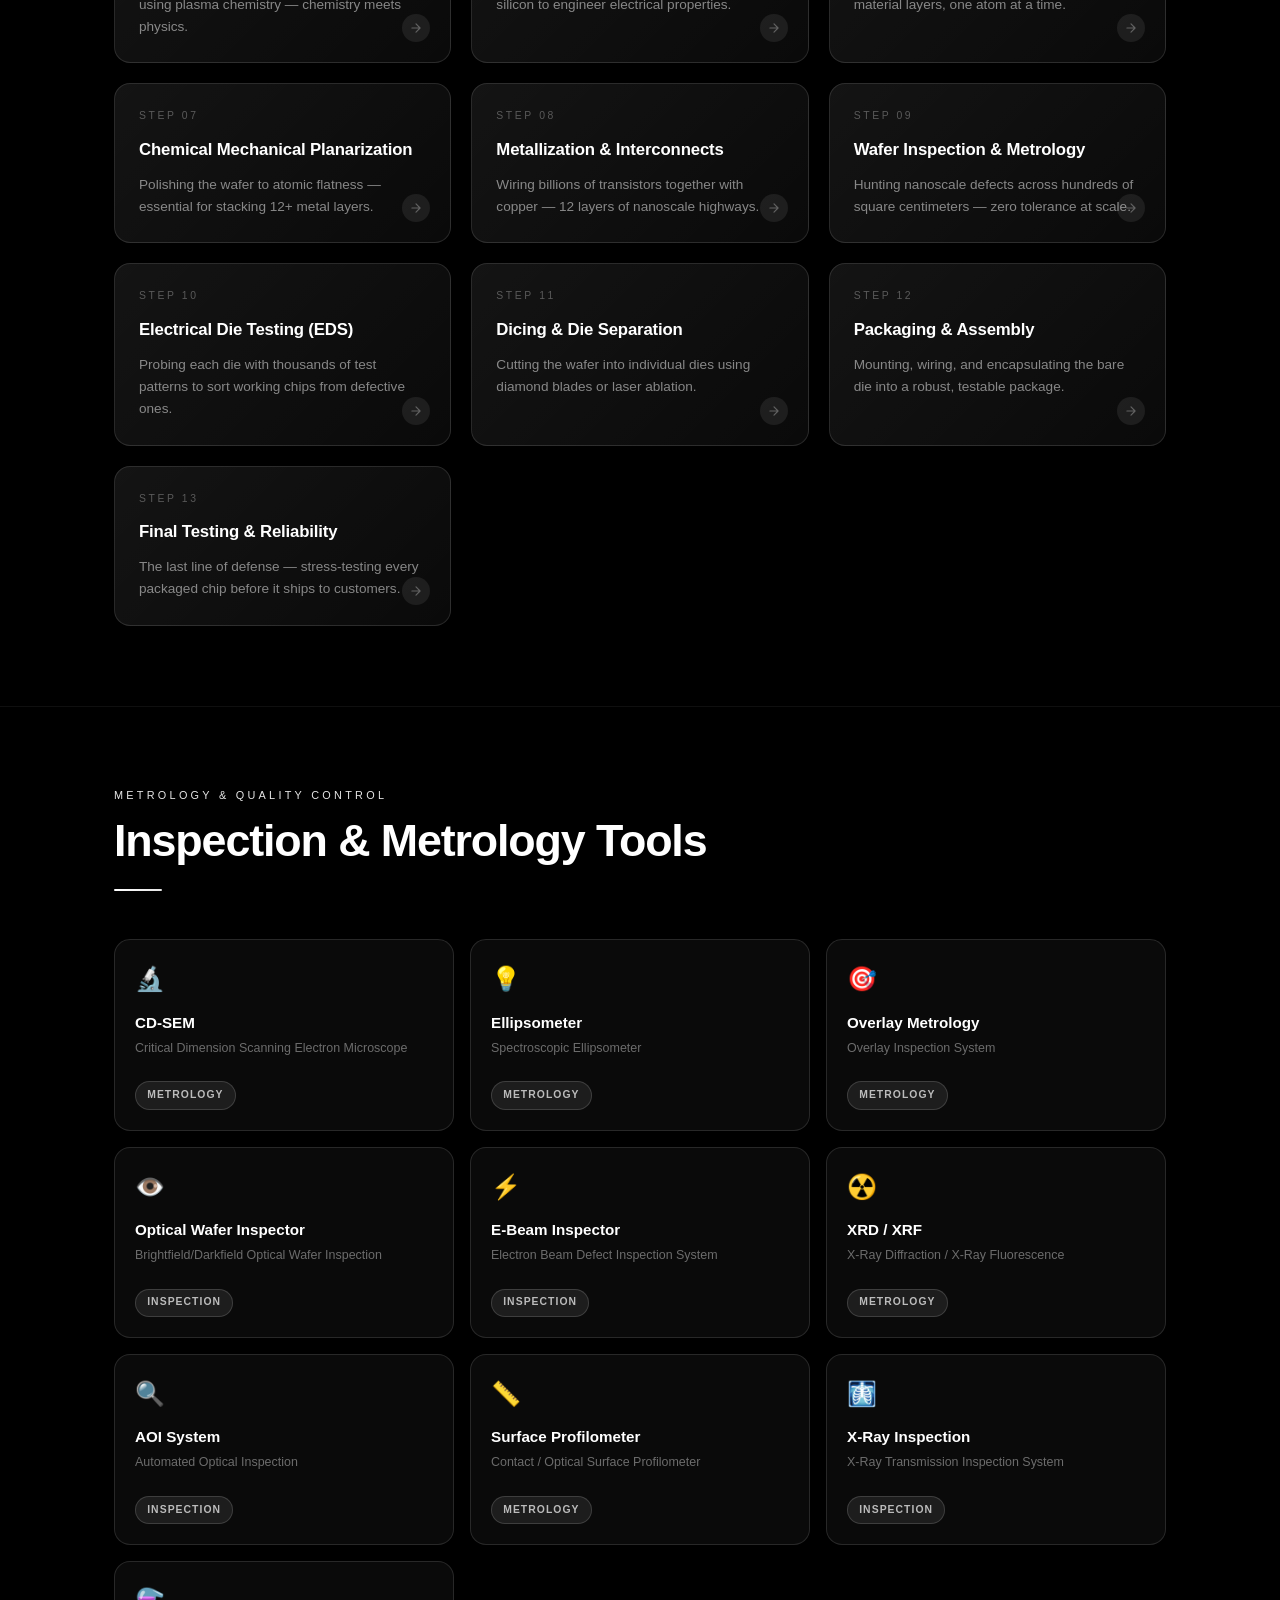
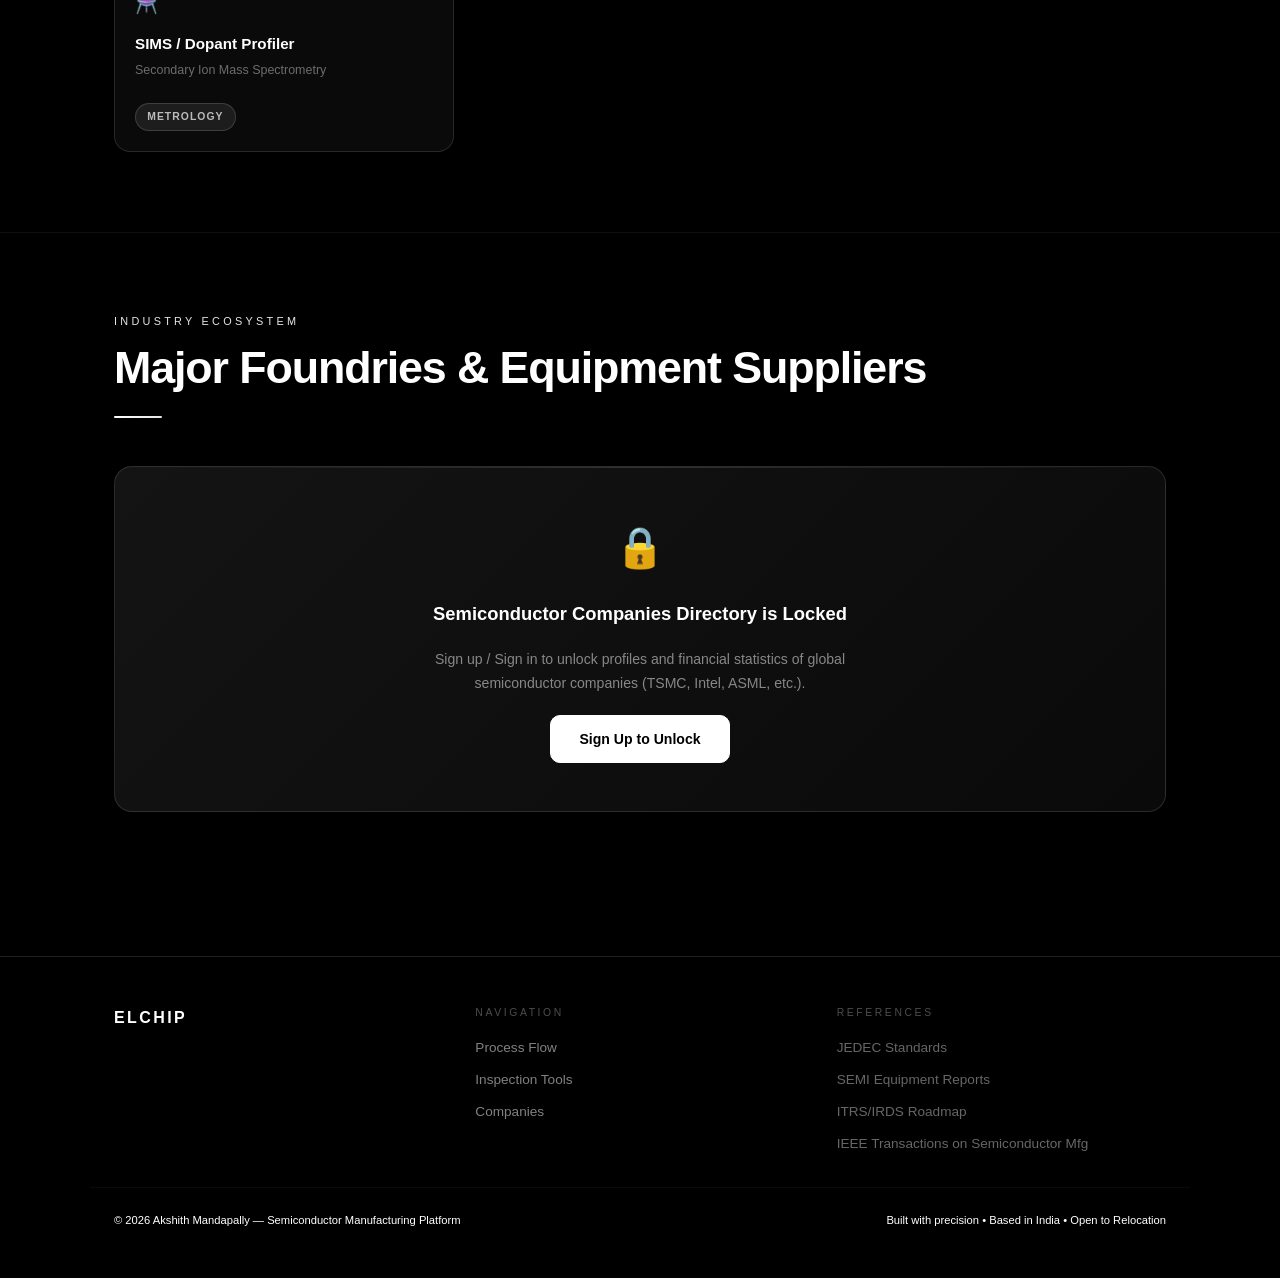
==== commit a2914214: "Implement user authentication with captcha and OTP email delivery, protect companies route, and add " ====
--- a/index.html
+++ b/index.html
@@ -97,6 +97,8 @@
   <script src="pages/process.js"></script>
   <script src="pages/tool.js"></script>
   <script src="pages/companies.js"></script>
+  <script src="pages/auth.js"></script>
+  <script src="pages/connect.js"></script>
 
   <!-- Router — must load last -->
   <script src="app.js?v=2"></script>
--- a/style.css
+++ b/style.css
@@ -3567,5 +3567,40 @@
   font-style: italic;
 }
 
-
-
+/* ─── AUTHENTICATION & LET'S CONNECT CUSTOM STYLES ──────────────────── */
+.auth-tab {
+  transition: all 0.25s cubic-bezier(0.4, 0, 0.2, 1);
+}
+.auth-tab:hover {
+  color: #ffffff !important;
+  opacity: 1 !important;
+}
+.auth-tab.active {
+  color: #ffffff !important;
+  border-bottom-color: #ffffff !important;
+}
+
+.auth-card input:focus, 
+.connect-form input:focus, 
+.connect-form textarea:focus {
+  border-color: rgba(255, 255, 255, 0.35) !important;
+  box-shadow: 0 0 0 3px rgba(255, 255, 255, 0.05);
+}
+
+.lock-container {
+  display: flex;
+  flex-direction: column;
+  align-items: center;
+  justify-content: center;
+  min-height: 80vh;
+  text-align: center;
+}
+
+@keyframes pulseGlow {
+  0%, 100% { transform: scale(1); filter: drop-shadow(0 0 12px rgba(255,255,255,0.15)); }
+  50% { transform: scale(1.05); filter: drop-shadow(0 0 20px rgba(255,255,255,0.3)); }
+}
+
+
+
+
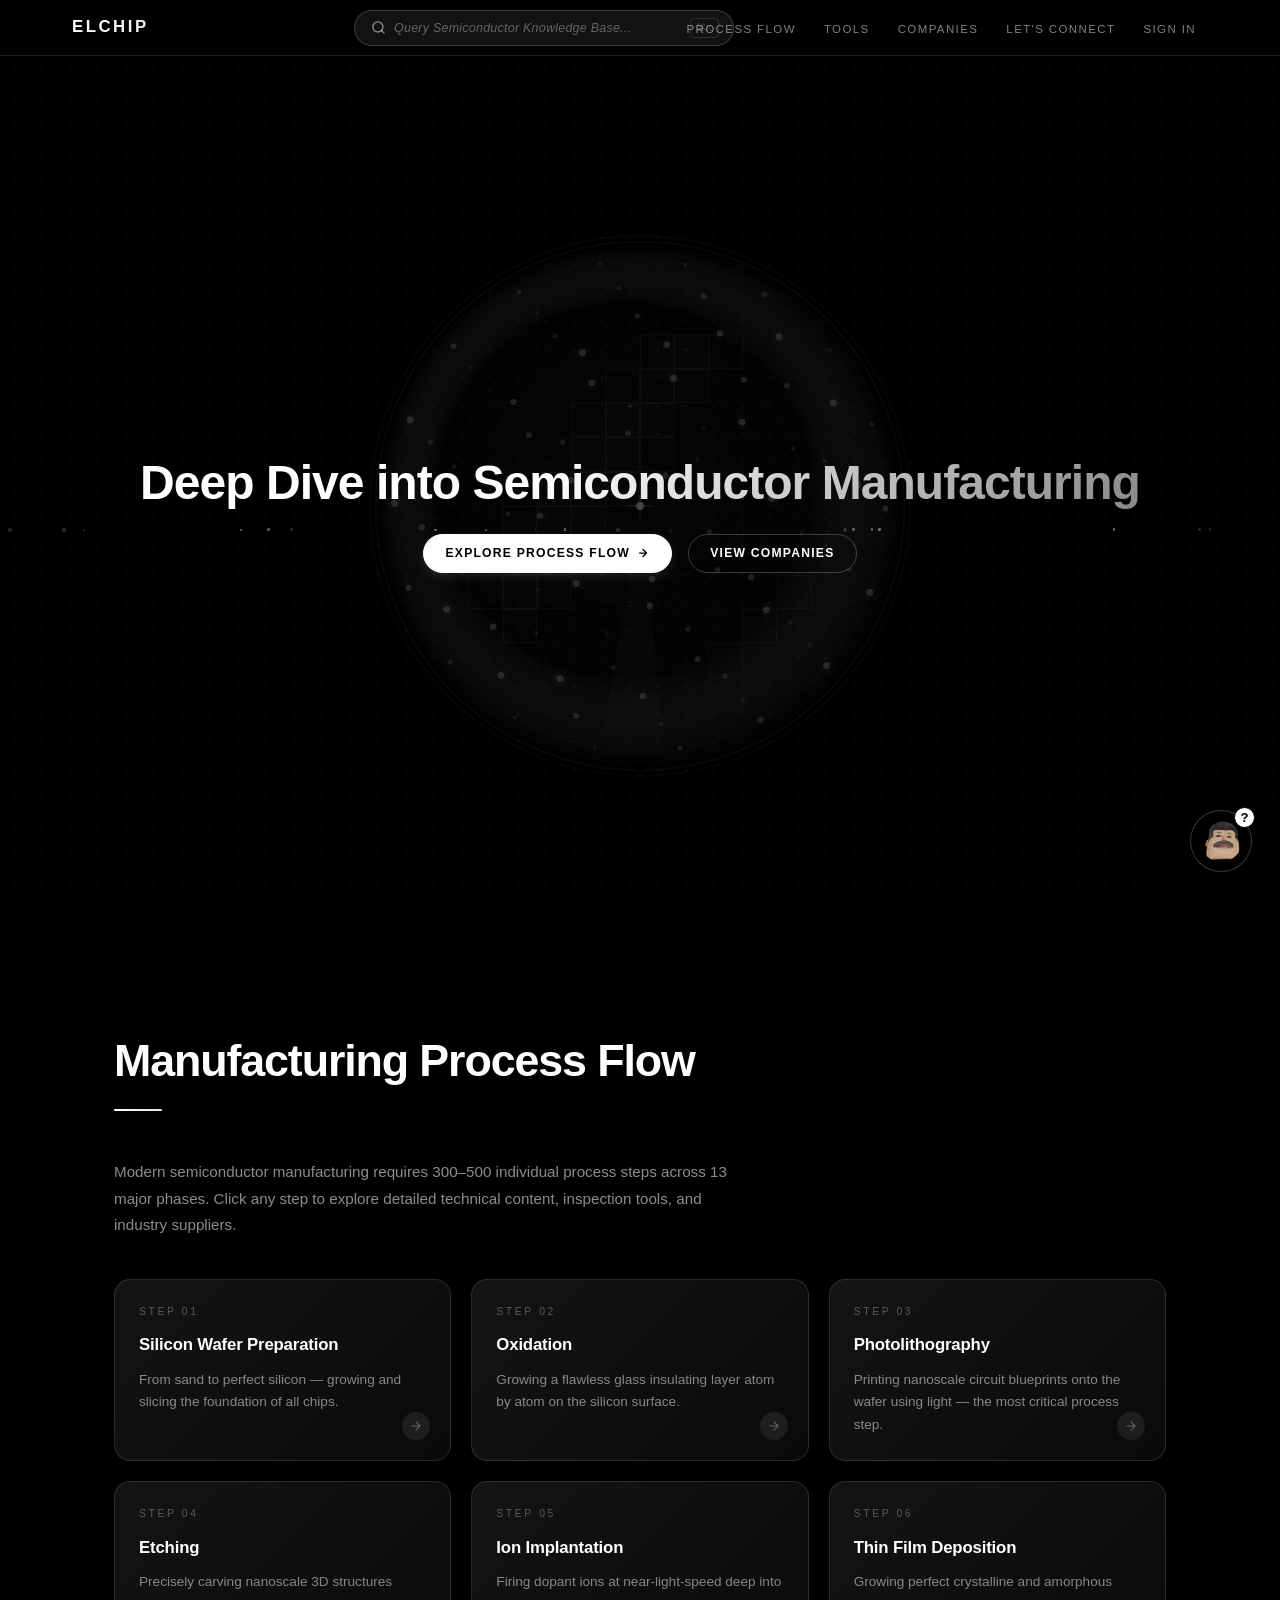
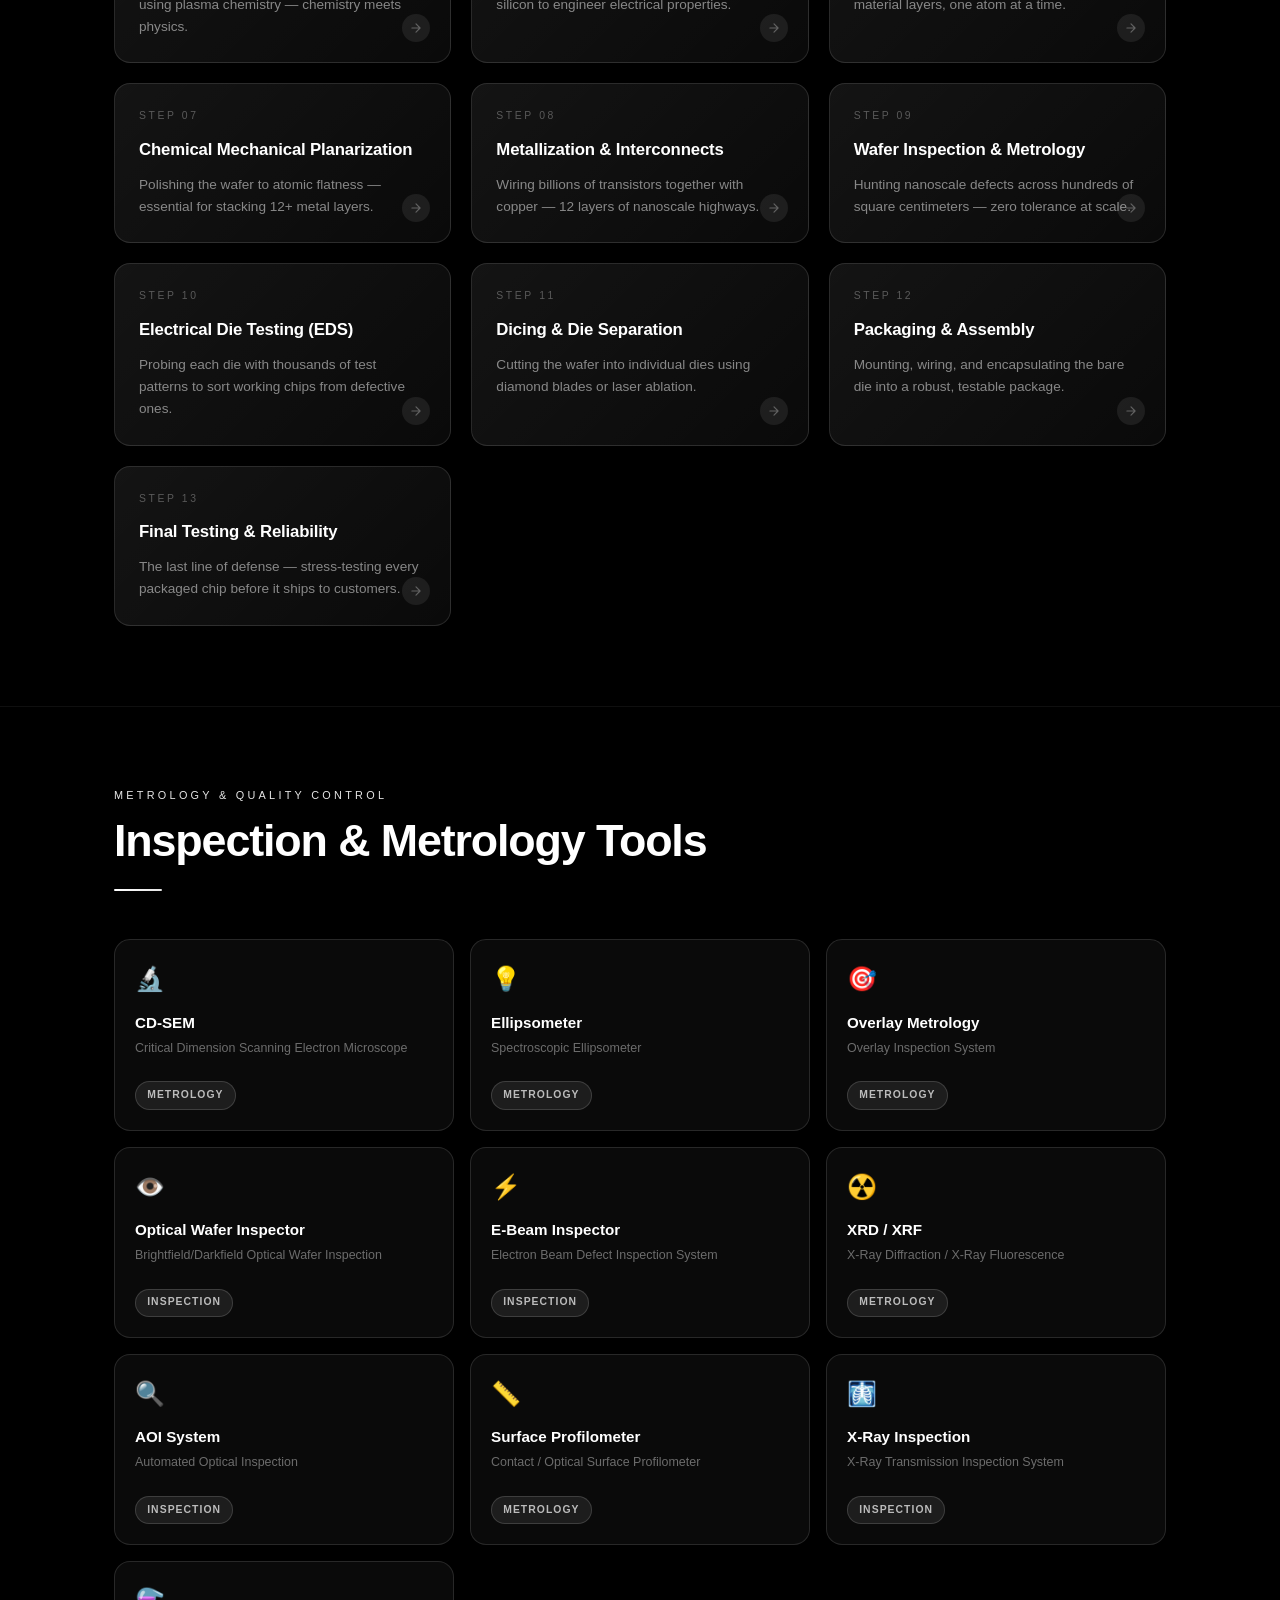
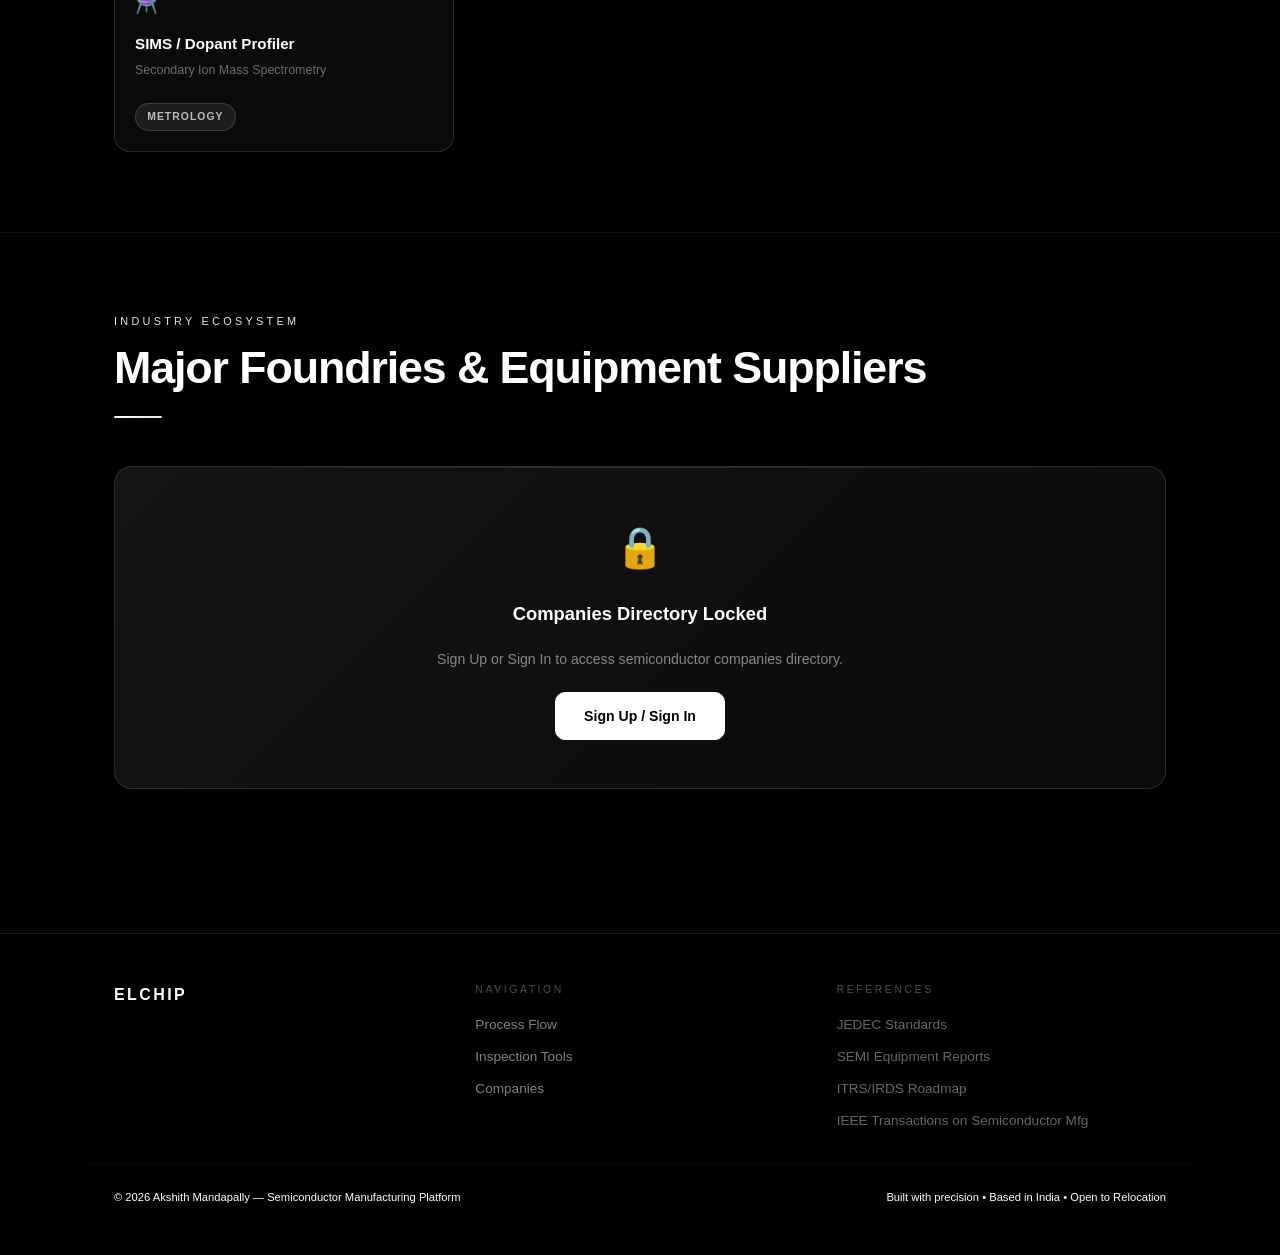
==== commit f3a85307: "feat: Add user profile dashboard, link dashboard in header, enforce password strength, simplify conn" ====
--- a/index.html
+++ b/index.html
@@ -99,6 +99,7 @@
   <script src="pages/companies.js"></script>
   <script src="pages/auth.js"></script>
   <script src="pages/connect.js"></script>
+  <script src="pages/dashboard.js"></script>
 
   <!-- Router — must load last -->
   <script src="app.js?v=2"></script>
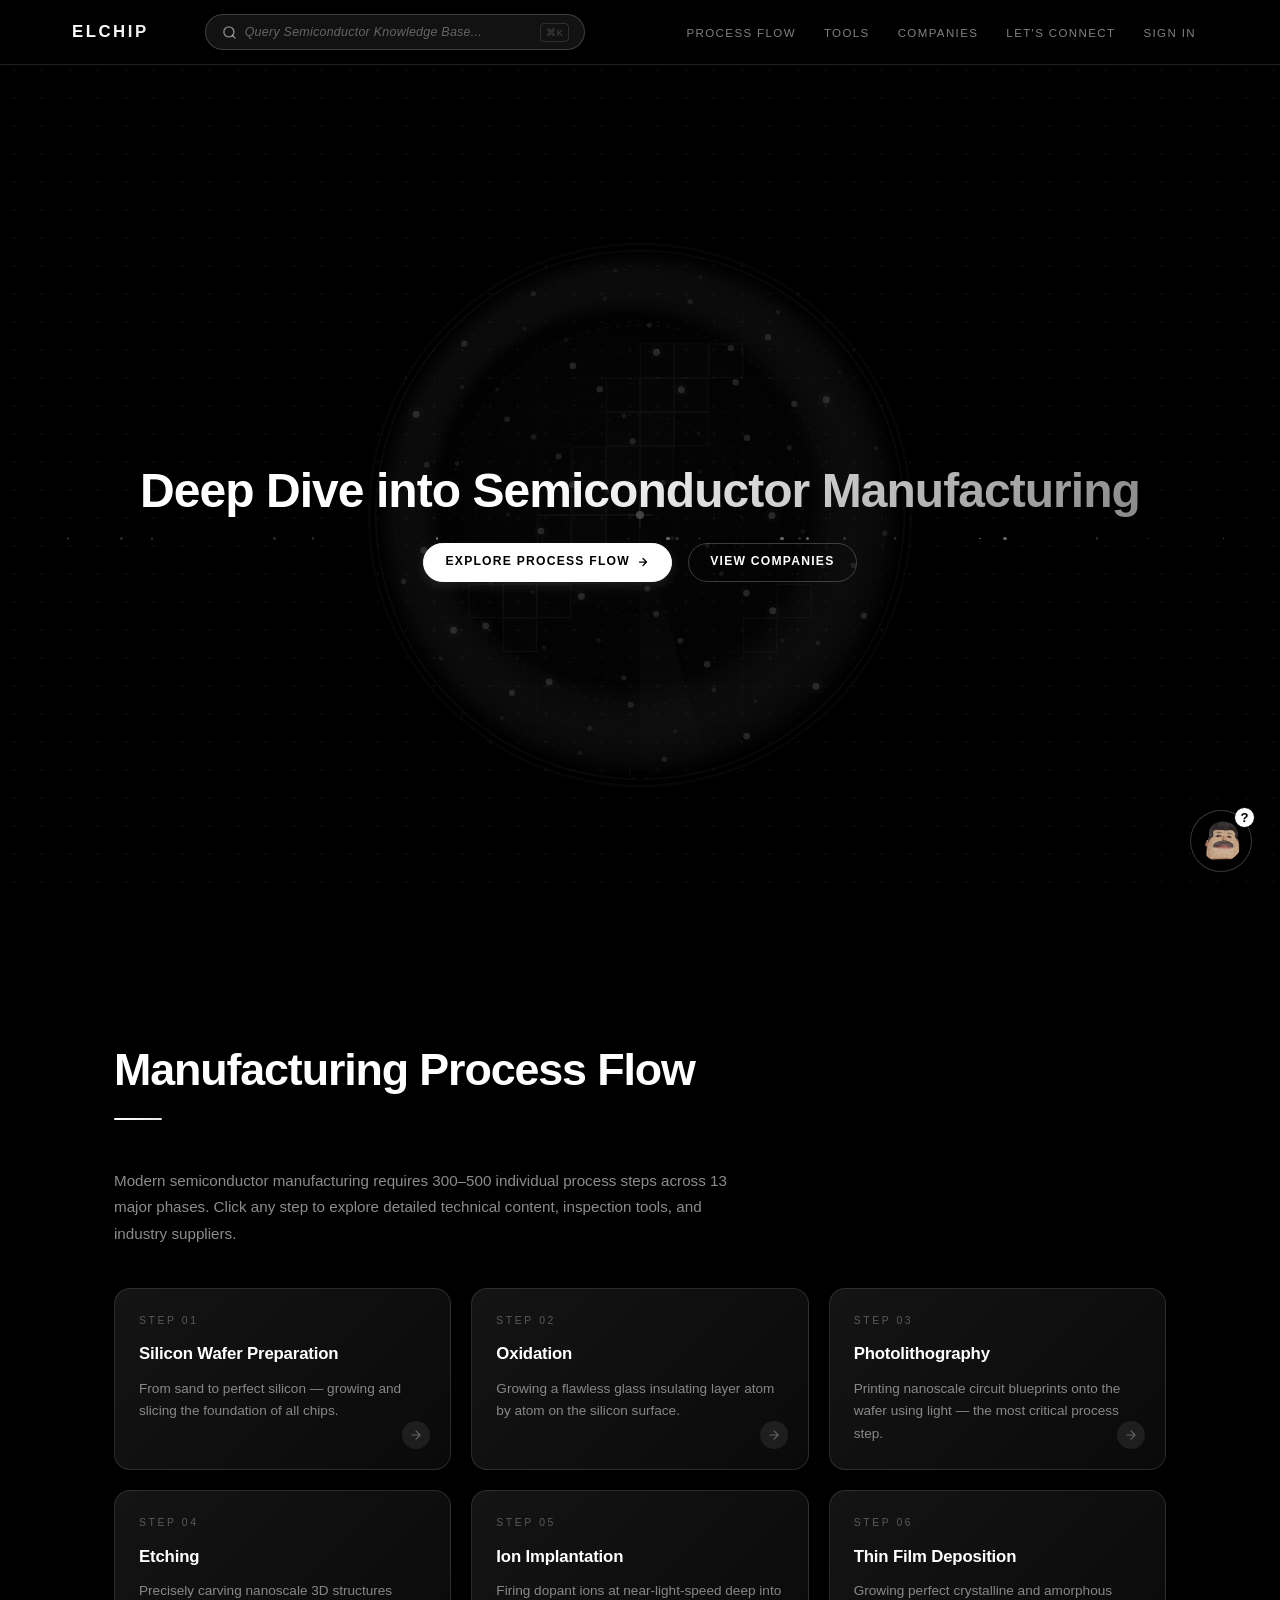
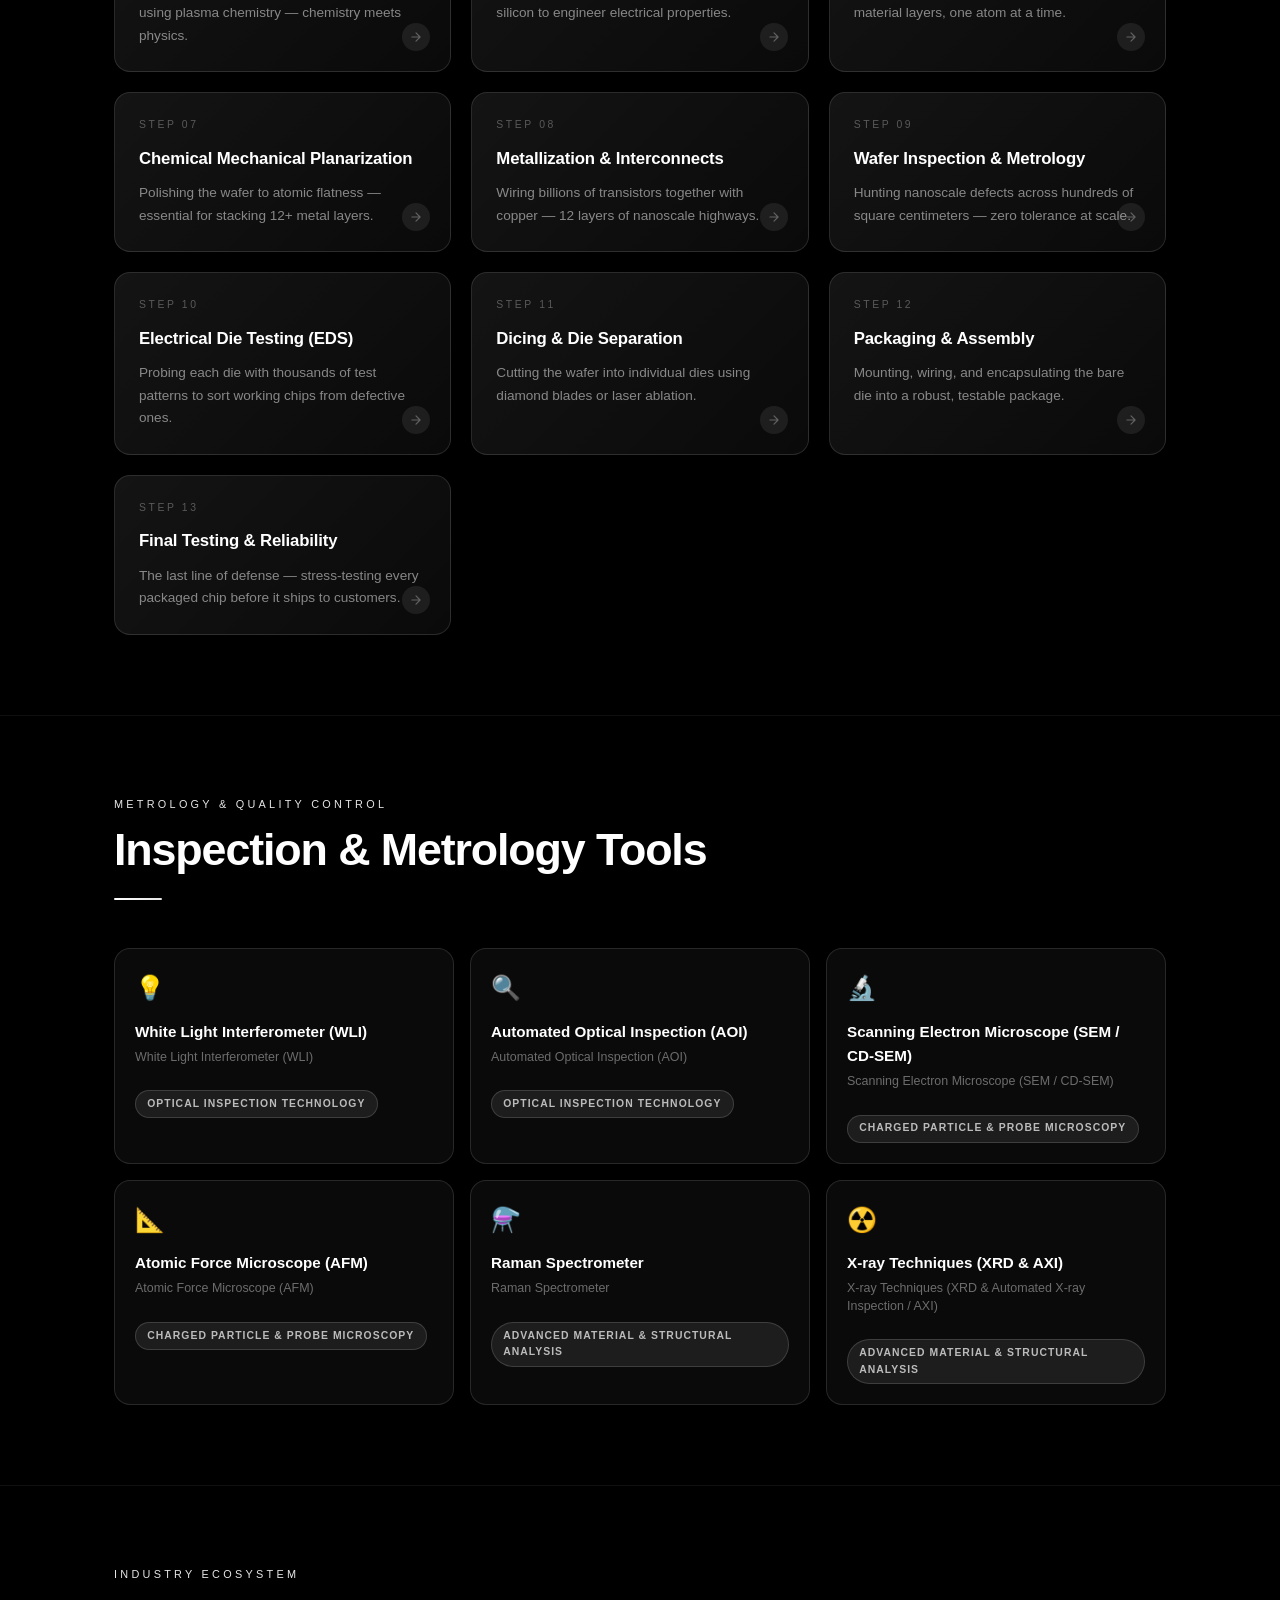
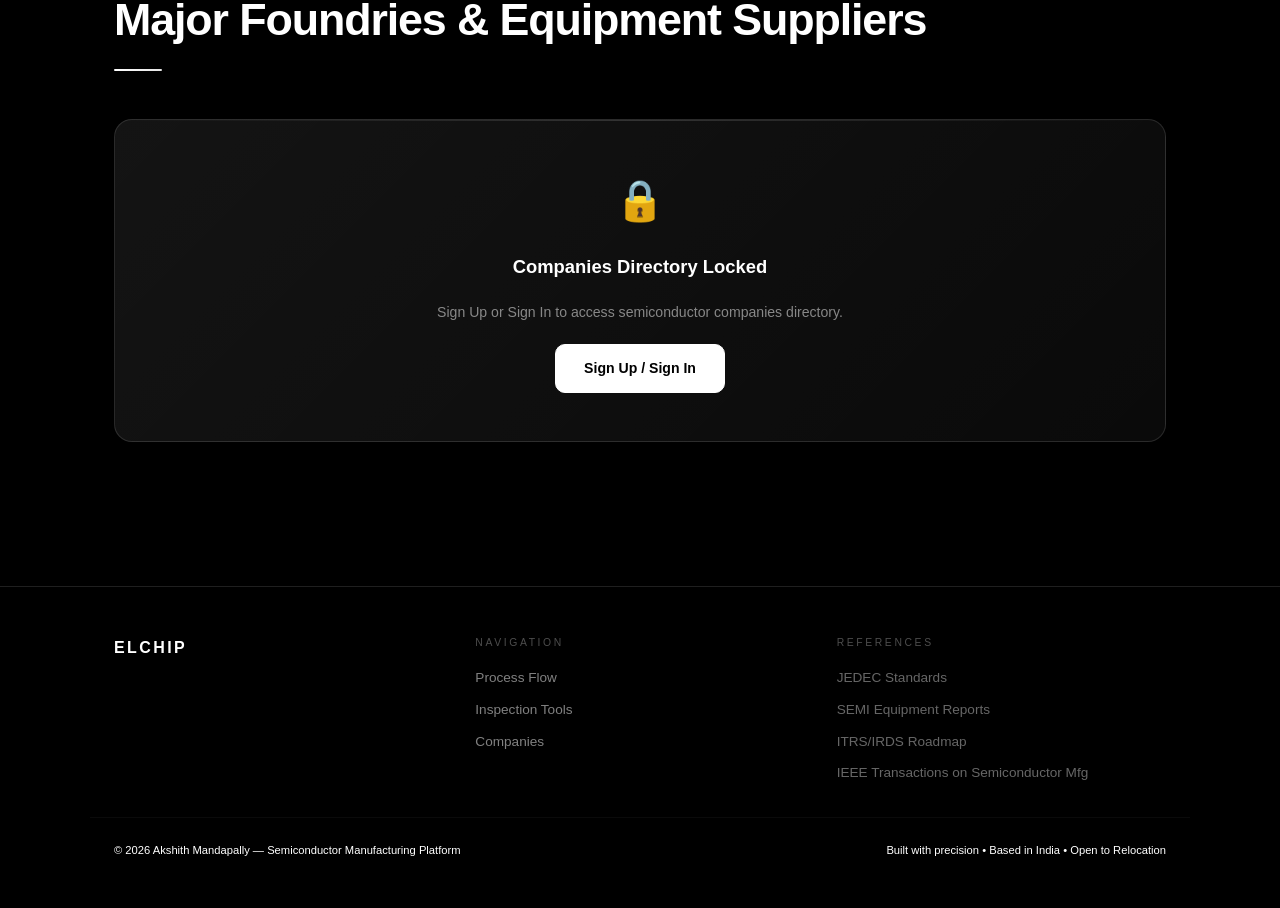
==== commit f72186bd: "style: constrain tool detail image to square aspect ratio and max-width to display complete picture" ====
--- a/index.html
+++ b/index.html
@@ -51,7 +51,7 @@
     crossorigin="anonymous">
 
   <!-- Global styles -->
-  <link rel="stylesheet" href="style.css?v=2">
+  <link rel="stylesheet" href="style.css?v=3">
 </head>
 
 <body>
--- a/style.css
+++ b/style.css
@@ -112,6 +112,7 @@
   background-clip: text;
   -webkit-text-fill-color: transparent;
   flex-shrink: 0;
+  order: 1;
 }
 
 .nav-links {
@@ -120,6 +121,7 @@
   gap: 0.25rem;
   margin-left: auto;
   flex: 0 0 auto;
+  order: 3;
 }
 
 .nav-links a {
@@ -150,20 +152,20 @@
   border: 1px solid rgba(255,255,255,0.18);
   border-radius: 99px;
   padding: 0.45rem 0.9rem 0.45rem 1rem;
-  flex-shrink: 0;
   transition: all 0.25s ease;
-  position: absolute;
-  left: 42%;
-  transform: translateX(-50%);
-  min-width: 380px;
-  max-width: 540px;
+  position: relative;
+  flex: 1 1 auto;
+  min-width: 160px;
+  max-width: 380px;
+  margin: 0 1.5rem;
+  order: 2;
 }
 
 .nav-search:focus-within {
   border-color: rgba(255,255,255,0.4);
   background: rgba(255,255,255,0.1);
   box-shadow: 0 0 0 3px rgba(255,255,255,0.07);
-  min-width: 440px;
+  max-width: 440px;
 }
 
 .nav-search svg {
@@ -896,6 +898,67 @@
   letter-spacing: 0.15em;
   text-transform: uppercase;
   color: var(--w30);
+}
+
+/* ─── TOOL CARD IMAGES ──────────────────────────────────────────────────── */
+.tool-card-img-wrap {
+  width: 100%;
+  height: 140px;
+  border-radius: 8px;
+  overflow: hidden;
+  margin-bottom: 0.85rem;
+  position: relative;
+  border: 1px solid rgba(255, 255, 255, 0.06);
+}
+
+.tool-card-img-wrap::after {
+  content: '';
+  position: absolute;
+  inset: 0;
+  background: linear-gradient(180deg, transparent 50%, rgba(0, 0, 0, 0.6) 100%);
+  pointer-events: none;
+}
+
+.tool-card-img {
+  width: 100%;
+  height: 100%;
+  object-fit: cover;
+  display: block;
+  transition: transform 0.4s cubic-bezier(0.4, 0, 0.2, 1), filter 0.4s ease;
+  filter: brightness(0.85) contrast(1.05);
+}
+
+.tool-card:hover .tool-card-img {
+  transform: scale(1.05);
+  filter: brightness(1) contrast(1.1);
+}
+
+/* ─── TOOL DETAIL PAGE IMAGES ───────────────────────────────────────────── */
+.tool-detail-img-wrap {
+  width: 100%;
+  max-width: 580px;
+  margin: 0 auto;
+  aspect-ratio: 1 / 1;
+  border-radius: 16px;
+  overflow: hidden;
+  border: 1px solid rgba(255, 255, 255, 0.1);
+  background: rgba(0, 0, 0, 0.2);
+  box-shadow: 0 12px 40px rgba(0, 0, 0, 0.5), inset 0 1px 0 rgba(255, 255, 255, 0.05);
+  position: relative;
+}
+
+/* Removed bottom overlay to keep illustration labels clean */
+
+.tool-detail-img {
+  width: 100%;
+  height: 100%;
+  object-fit: cover;
+  display: block;
+  transition: transform 0.5s cubic-bezier(0.4, 0, 0.2, 1);
+}
+
+.tool-detail-img-wrap:hover .tool-detail-img {
+  transform: scale(1.01);
 }
 
 /* ─── COMPANY CARDS ─────────────────────────────────────────────────────── */
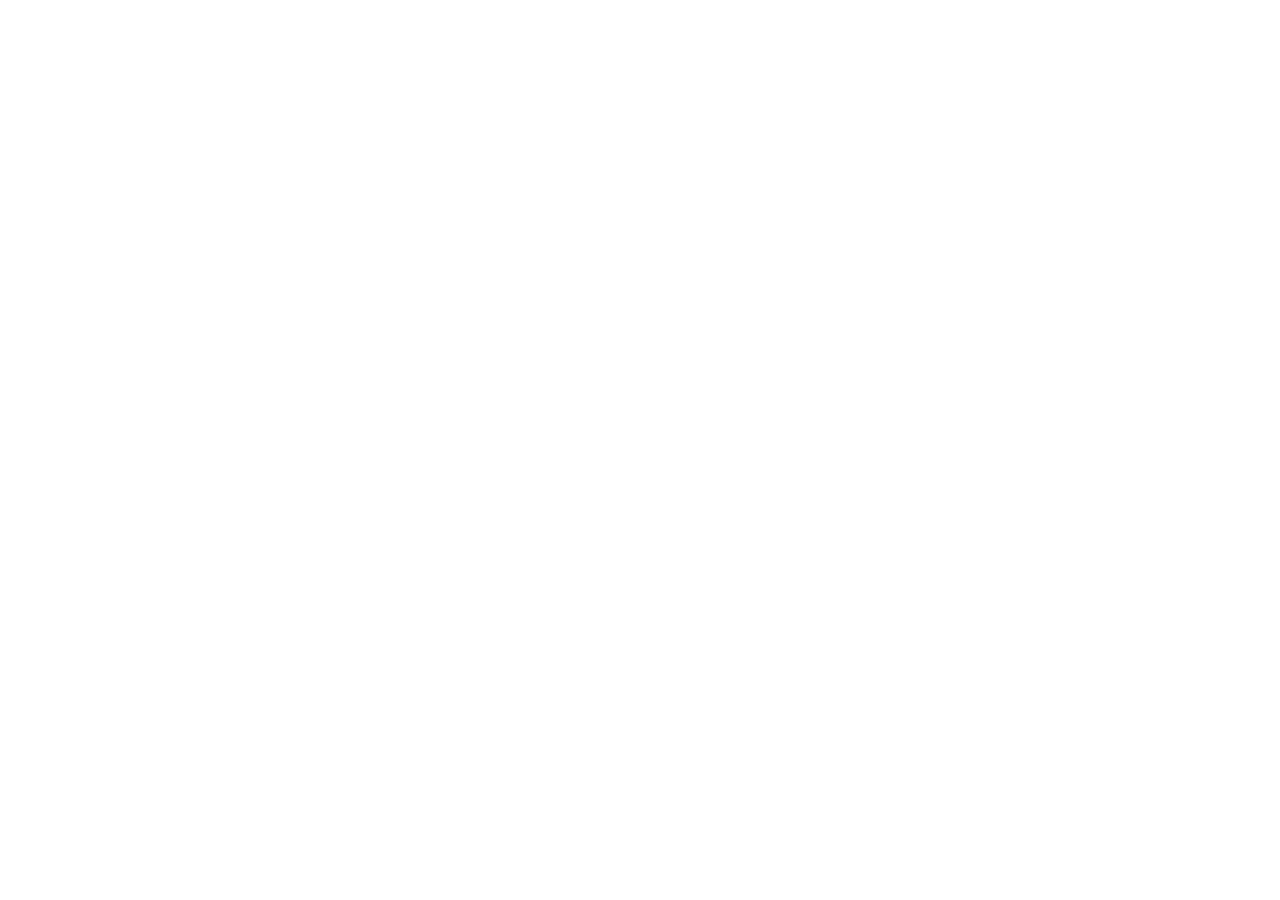
==== commit bcd9a91a: "Add new pages, SEO files, and update core files - Add 404.html error page - Add pages/privacy.js, pa" ====
--- a/index.html
+++ b/index.html
@@ -9,24 +9,43 @@
   <meta name="keywords" content="semiconductor manufacturing, photolithography, etching, ion implantation, CMP, wafer inspection, ASML, KLA, TSMC, IC fabrication">
   <meta name="author" content="Akshith Mandapally">
 
-  <!-- Open Graph -->
-  <meta property="og:title" content="ELCHIP — Semiconductor Manufacturing & Inspection System">
-  <meta property="og:description" content="Explore semiconductor IC fabrication processes, tools, and companies.">
+  <link rel="canonical" href="https://akshithmandapally-cmyk.github.io/Elchip/">
+
+  <!-- Open Graph / Facebook / LinkedIn (Checklist Item 6 & 7) -->
+  <meta property="og:title" content="ELCHIP — Semiconductor Manufacturing & Inspection Platform">
+  <meta property="og:description" content="Explore nanoscale semiconductor IC fabrication processes — from silicon wafer prep to EUV lithography, metrology, and global foundries.">
   <meta property="og:type" content="website">
+  <meta property="og:url" content="https://akshithmandapally-cmyk.github.io/Elchip/">
+  <meta property="og:image" content="https://akshithmandapally-cmyk.github.io/Elchip/real_chip_pkg_1779418720672.png">
+  <meta property="og:image:width" content="1200">
+  <meta property="og:image:height" content="630">
+  <meta property="og:site_name" content="ELCHIP">
 
-  <!-- Favicon -->
-  <link rel="icon" type="image/png" href="tnc-removebg-preview.png?v=3">
+  <!-- Twitter Card (Checklist Item 6 & 7) -->
+  <meta name="twitter:card" content="summary_large_image">
+  <meta name="twitter:title" content="ELCHIP — Semiconductor Manufacturing & Inspection Platform">
+  <meta name="twitter:description" content="Explore 13 nanoscale IC fabrication phases, inspection equipment physics, and global foundries.">
+  <meta name="twitter:image" content="https://akshithmandapally-cmyk.github.io/Elchip/real_chip_pkg_1779418720672.png">
+  <meta name="twitter:creator" content="@AkshithMandapally">
 
-  <!-- Content Security Policy
-       - script-src: self + unpkg.com (AOS)
-       - connect-src: Wikipedia API, DuckDuckGo API, and Invidious API
-       - frame-src: YouTube for embedded video players
-       - img-src: Wikipedia and YouTube thumbnails
-       - style-src: unsafe-inline required for AOS CDN styles -->
+  <!-- Favicon & Touch Icons (Checklist Item 8) -->
+  <link rel="icon" type="image/png" sizes="32x32" href="tnc-removebg-preview.png?v=3">
+  <link rel="icon" type="image/png" sizes="192x192" href="tnc-removebg-preview.png?v=3">
+  <link rel="apple-touch-icon" href="tnc-removebg-preview.png?v=3">
+  <meta name="theme-color" content="#000000">
+
+  <!-- Page Speed: Resource Preconnects (Checklist Item 12) -->
+  <link rel="preconnect" href="https://unpkg.com" crossorigin>
+  <link rel="dns-prefetch" href="https://unpkg.com">
+  <link rel="preconnect" href="https://upload.wikimedia.org" crossorigin>
+  <link rel="dns-prefetch" href="https://upload.wikimedia.org">
+
+  <!-- Content Security Policy & Force HTTPS (Checklist Item 4) -->
   <meta http-equiv="Content-Security-Policy"
-    content="default-src 'self';
+    content="upgrade-insecure-requests;
+             default-src 'self';
              script-src 'self' https://unpkg.com;
-             style-src 'self' 'unsafe-inline';
+             style-src 'self' 'unsafe-inline' https://unpkg.com;
              font-src 'self';
              img-src 'self' data: https://upload.wikimedia.org https://en.wikipedia.org https://img.youtube.com https://books.google.com https://*.google.com https://*.ggpht.com;
              connect-src 'self' https://en.wikipedia.org https://api.duckduckgo.com https://yewtu.be https://invidious.lunar.icu https://vid.puffyan.us https://invidious.flokinet.to https://www.googleapis.com https://generativelanguage.googleapis.com https://export.arxiv.org https://yt.chocolatemoo53.com https://inv.thepixora.com;
@@ -39,13 +58,7 @@
   <!-- Prevent MIME sniffing -->
   <meta http-equiv="X-Content-Type-Options" content="nosniff">
 
-  <!-- Tahoma is a system font — no external font CDN required -->
-
-  <!-- AOS — Animate on Scroll (CDN with SRI hash)
-       TODO(security): Verify SRI hash matches current version before production deployment.
-       NOTE: Update AOS version here if upgrading the library. -->
-  <!-- TODO(security): Add verified SRI hash before production deployment.
-       Generate with: openssl dgst -sha384 -binary aos.css | openssl base64 -A -->
+  <!-- AOS — Animate on Scroll -->
   <link rel="stylesheet"
     href="https://unpkg.com/aos@2.3.1/dist/aos.css"
     crossorigin="anonymous">
@@ -58,11 +71,38 @@
 
   <!-- ─── LOADING SCREEN ──────────────────────────────────────────────── -->
   <div class="loading-screen" id="loading-screen" aria-live="polite" aria-label="Loading platform">
+    <div class="loading-rabbit" aria-hidden="true">
+      <svg width="48" height="48" viewBox="0 0 64 64" fill="none" xmlns="http://www.w3.org/2000/svg" class="rabbit-svg">
+        <!-- Ears -->
+        <ellipse cx="22" cy="14" rx="5" ry="12" fill="white" opacity="0.9"/>
+        <ellipse cx="42" cy="14" rx="5" ry="12" fill="white" opacity="0.9"/>
+        <ellipse cx="22" cy="14" rx="2.5" ry="8" fill="rgba(255,200,200,0.4)"/>
+        <ellipse cx="42" cy="14" rx="2.5" ry="8" fill="rgba(255,200,200,0.4)"/>
+        <!-- Head -->
+        <ellipse cx="32" cy="30" rx="14" ry="13" fill="white" opacity="0.95"/>
+        <!-- Eyes -->
+        <circle cx="26" cy="27" r="2.5" fill="#111"/>
+        <circle cx="38" cy="27" r="2.5" fill="#111"/>
+        <circle cx="27" cy="26" r="0.8" fill="white"/>
+        <circle cx="39" cy="26" r="0.8" fill="white"/>
+        <!-- Nose -->
+        <ellipse cx="32" cy="32" rx="2" ry="1.2" fill="rgba(255,150,150,0.7)"/>
+        <!-- Mouth -->
+        <path d="M30 33.5 Q32 35.5 34 33.5" stroke="rgba(150,100,100,0.5)" stroke-width="0.8" fill="none" stroke-linecap="round"/>
+        <!-- Body -->
+        <ellipse cx="32" cy="50" rx="11" ry="9" fill="white" opacity="0.9"/>
+        <!-- Tail -->
+        <circle cx="43" cy="52" r="4" fill="white" opacity="0.85"/>
+        <!-- Front paws -->
+        <ellipse cx="22" cy="58" rx="4" ry="2.5" fill="white" opacity="0.85"/>
+        <ellipse cx="32" cy="60" rx="4" ry="2.5" fill="white" opacity="0.85"/>
+      </svg>
+    </div>
     <div class="loading-logo">ELCHIP</div>
     <div class="loading-bar-wrap">
       <div class="loading-bar"></div>
     </div>
-    <div class="loading-text">Initializing Semiconductor Platform</div>
+    <div class="loading-text">Initializing Research Platform</div>
   </div>
 
   <!-- ─── NAV SHELL ───────────────────────────────────────────────────── -->
@@ -97,6 +137,9 @@
   <script src="pages/process.js"></script>
   <script src="pages/tool.js"></script>
   <script src="pages/companies.js"></script>
+  <script src="pages/team.js"></script>
+  <script src="pages/privacy.js"></script>
+  <script src="pages/terms.js"></script>
   <script src="pages/auth.js"></script>
   <script src="pages/connect.js"></script>
   <script src="pages/dashboard.js"></script>
--- a/style.css
+++ b/style.css
@@ -1478,6 +1478,29 @@
   letter-spacing: 0.3em;
   text-transform: uppercase;
   color: var(--w30);
+}
+
+/* ─── LOADING RABBIT ANIMATION ─────────────────────────────────────────── */
+.loading-rabbit {
+  display: flex;
+  align-items: center;
+  justify-content: center;
+  margin-bottom: 0.5rem;
+}
+.rabbit-svg {
+  filter: drop-shadow(0 0 12px rgba(255, 255, 255, 0.35));
+  animation: rabbitFloat 1.8s ease-in-out infinite, rabbitAppear 0.5s ease both;
+  transform-origin: bottom center;
+}
+@keyframes rabbitFloat {
+  0%, 100% { transform: translateY(0px) rotate(-2deg); }
+  25%       { transform: translateY(-8px) rotate(1deg); }
+  50%       { transform: translateY(-4px) rotate(-1deg); }
+  75%       { transform: translateY(-10px) rotate(2deg); }
+}
+@keyframes rabbitAppear {
+  from { opacity: 0; transform: scale(0.6) translateY(10px); }
+  to   { opacity: 1; transform: scale(1) translateY(0); }
 }
 
 /* ─── RESPONSIVE ────────────────────────────────────────────────────────── */
@@ -3664,6 +3687,57 @@
   50% { transform: scale(1.05); filter: drop-shadow(0 0 20px rgba(255,255,255,0.3)); }
 }
 
-
-
-
+@keyframes cookieSlideUp {
+  from {
+    opacity: 0;
+    transform: translate(-50%, 30px);
+  }
+  to {
+    opacity: 1;
+    transform: translate(-50%, 0);
+  }
+}
+
+/* Checklist Item 13: Color contrast enhancements */
+.section-label {
+  color: #a1a1aa !important; /* WCAG AA contrast compliance against pure black */
+}
+.hero-sub {
+  color: rgba(255, 255, 255, 0.78) !important;
+}
+.footer-links a {
+  color: rgba(255, 255, 255, 0.75) !important;
+  transition: color 0.2s ease;
+}
+.footer-links a:hover {
+  color: #ffffff !important;
+}
+
+/* Checklist Item 14: Mobile friendly touch targets >= 44px */
+@media (max-width: 768px) {
+  .nav-links li a, 
+  .mobile-nav a, 
+  .btn, 
+  .hamburger {
+    min-height: 44px;
+    display: inline-flex;
+    align-items: center;
+  }
+}
+
+/* Team Holographic Badge Glow */
+.member-badge-card {
+  position: relative;
+  overflow: hidden;
+}
+.member-badge-card::before {
+  content: '';
+  position: absolute;
+  top: -50%;
+  left: -50%;
+  width: 200%;
+  height: 200%;
+  background: radial-gradient(circle, rgba(34,197,94,0.06) 0%, transparent 65%);
+  pointer-events: none;
+  animation: pulseGlow 6s ease-in-out infinite;
+}
